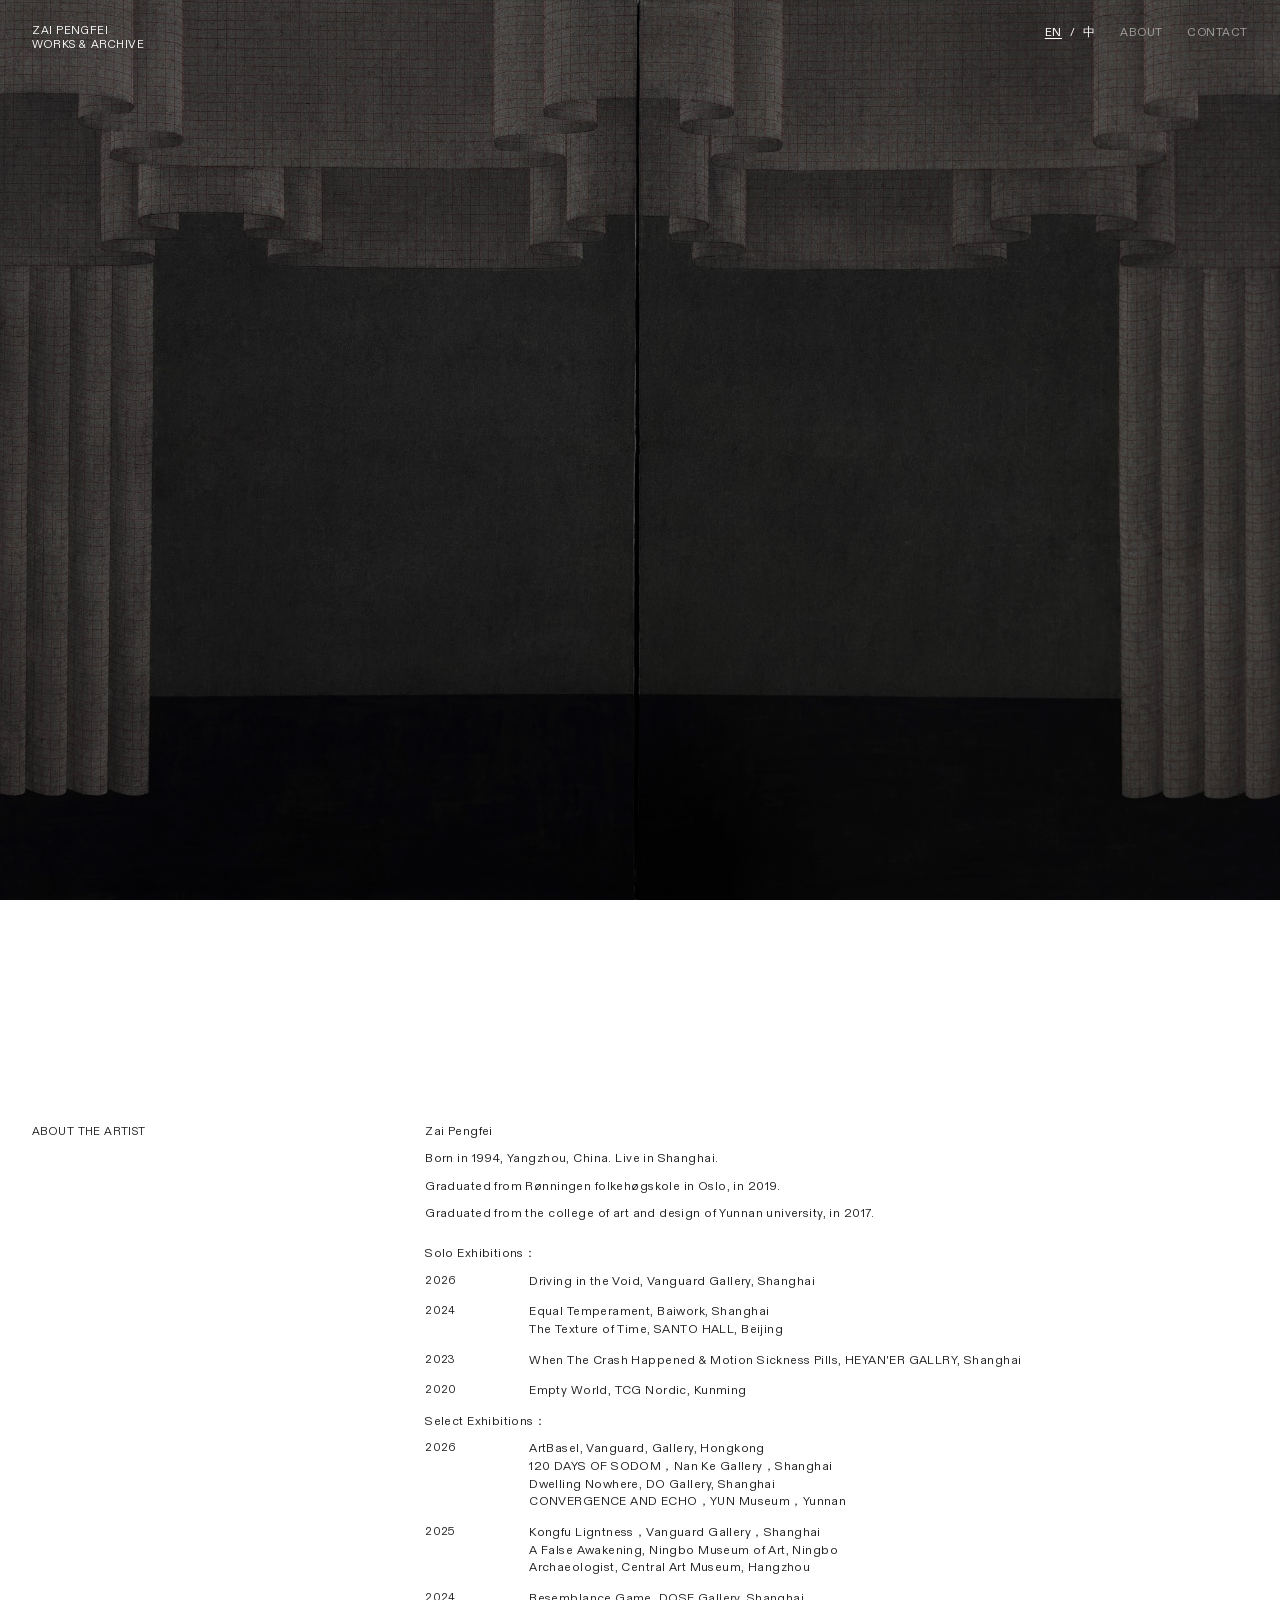
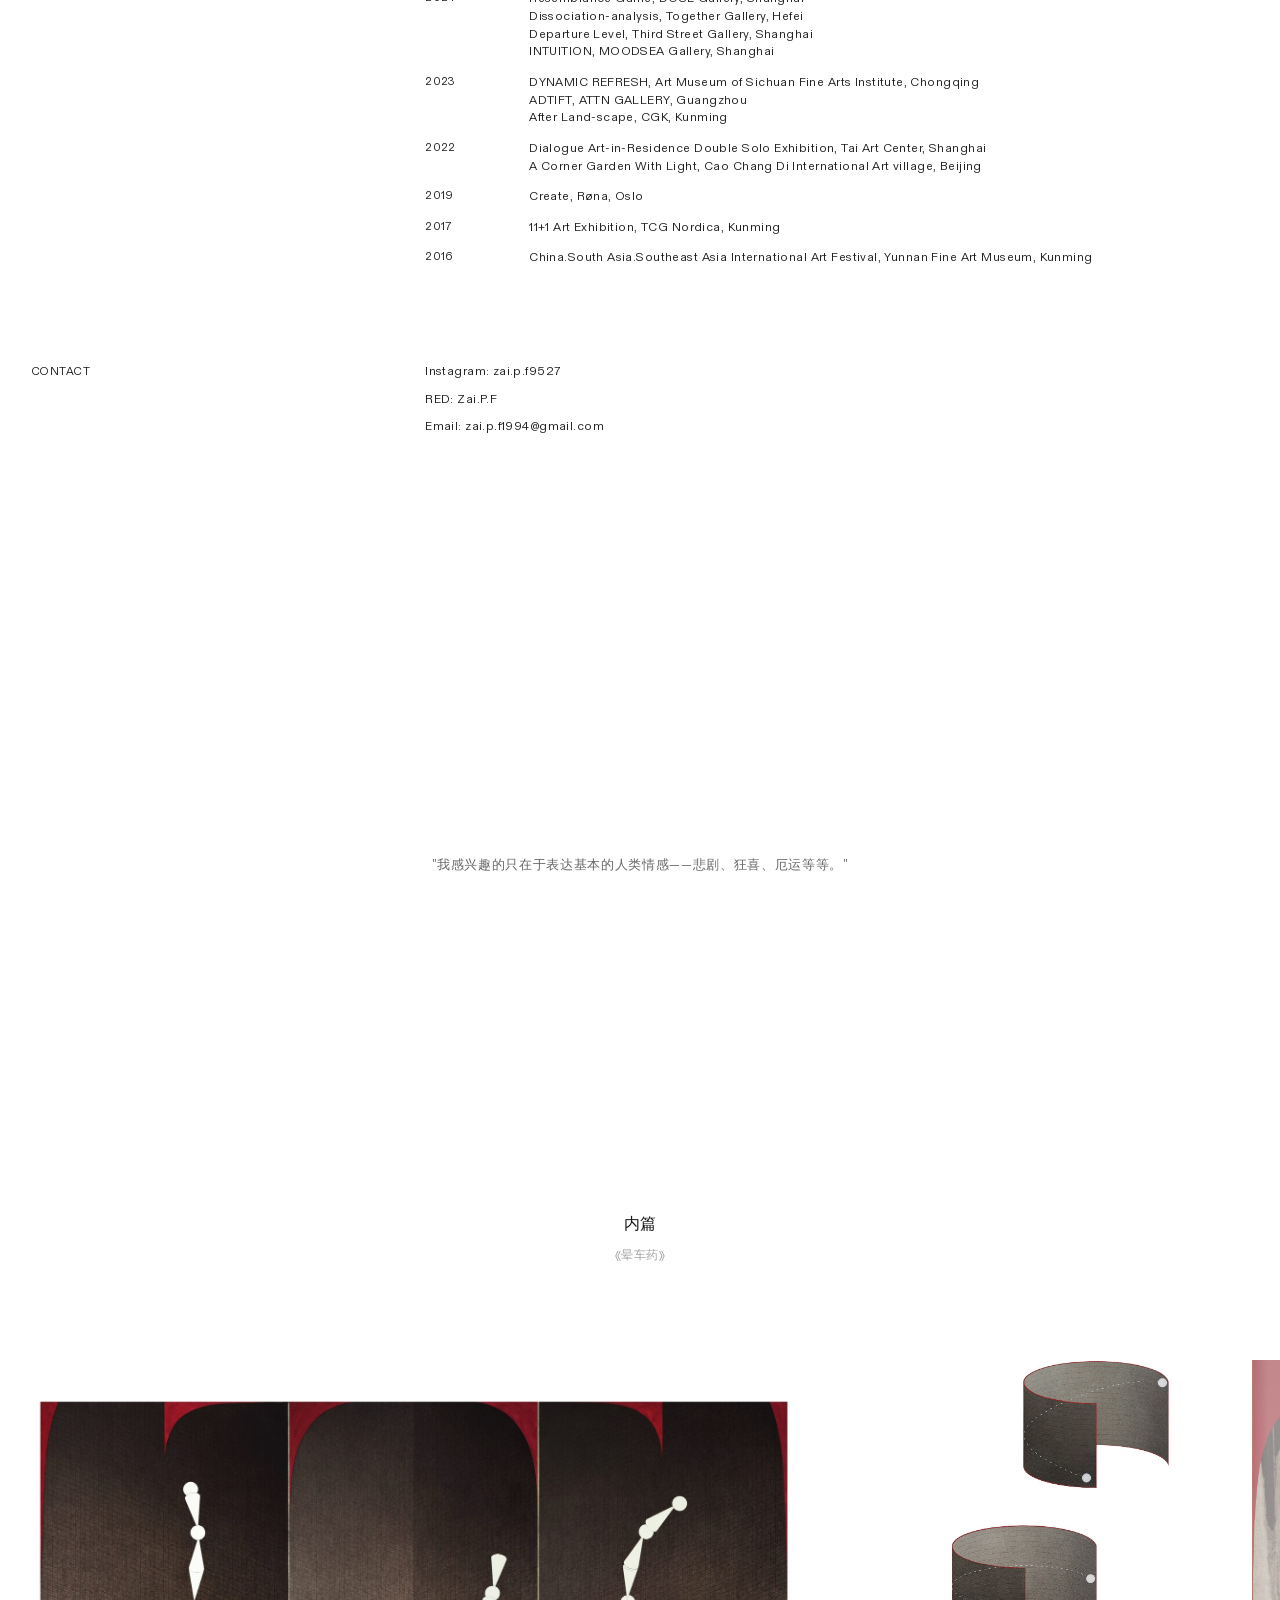
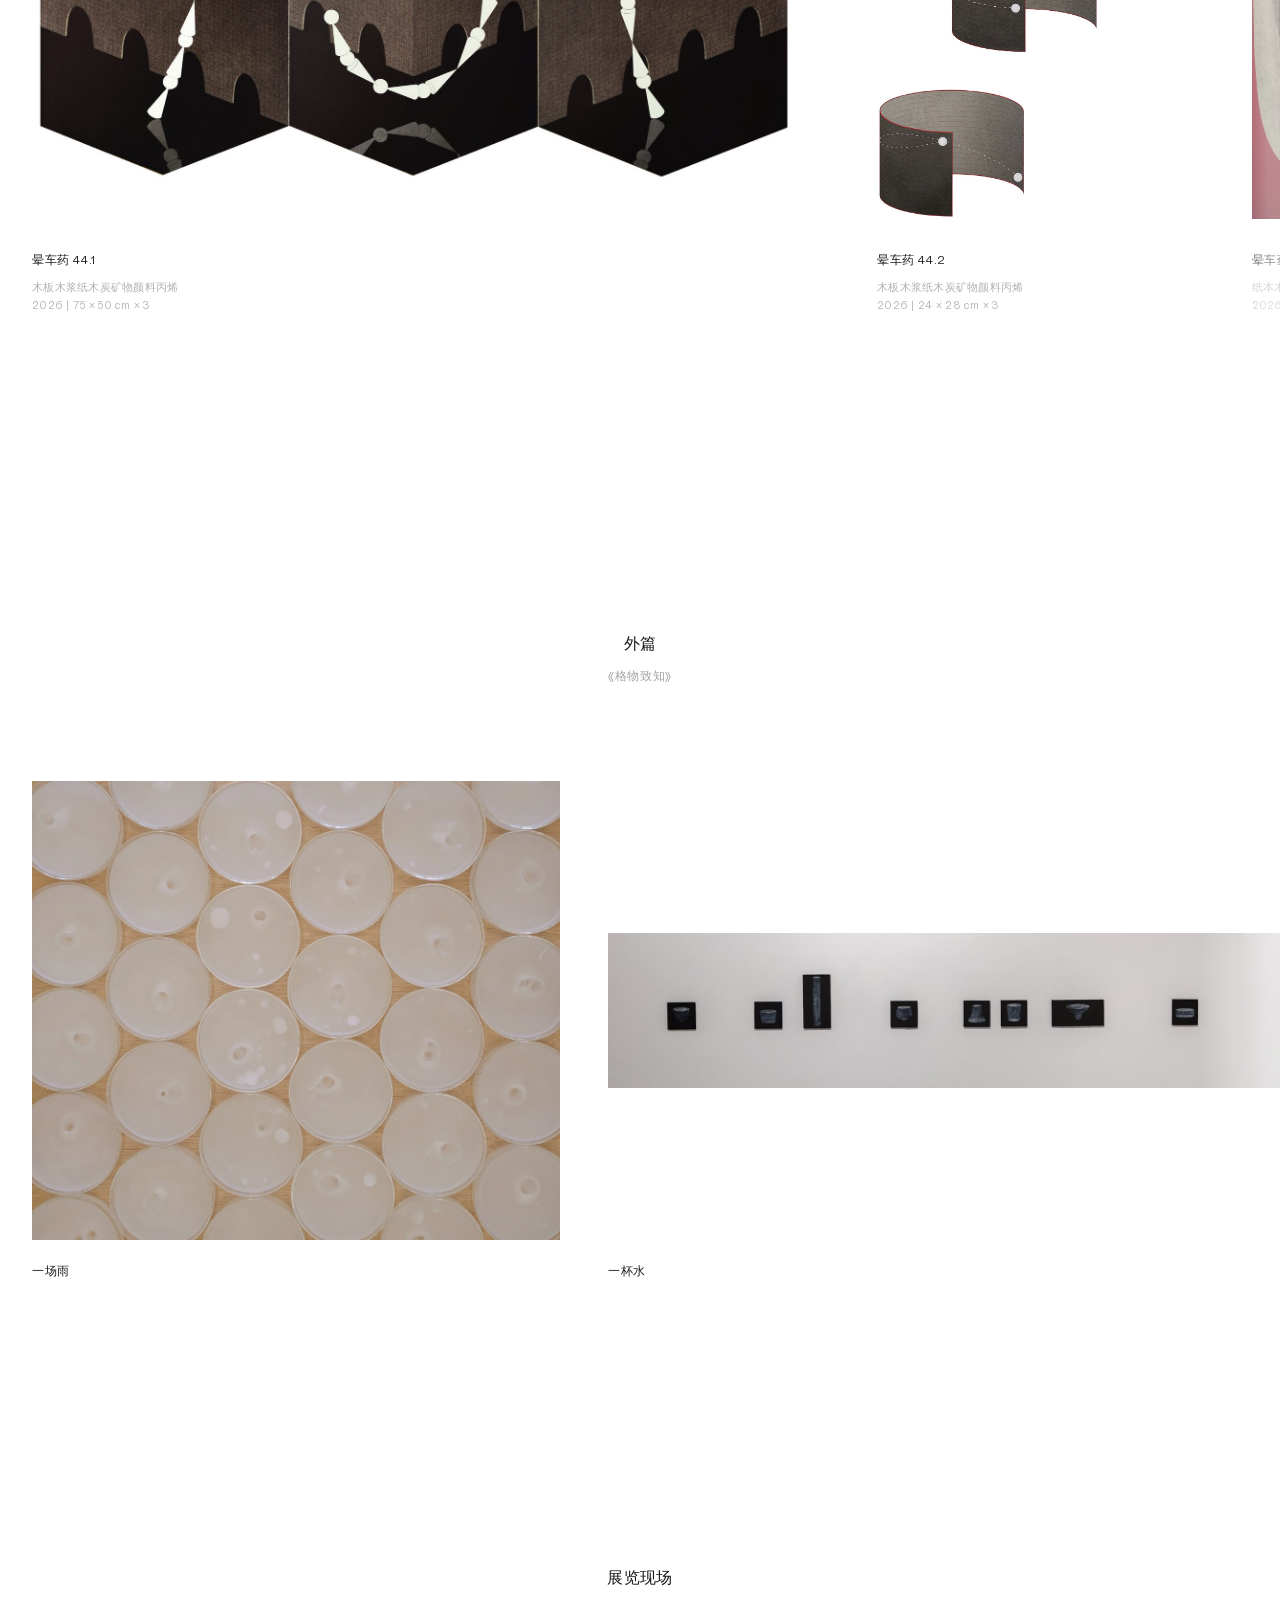
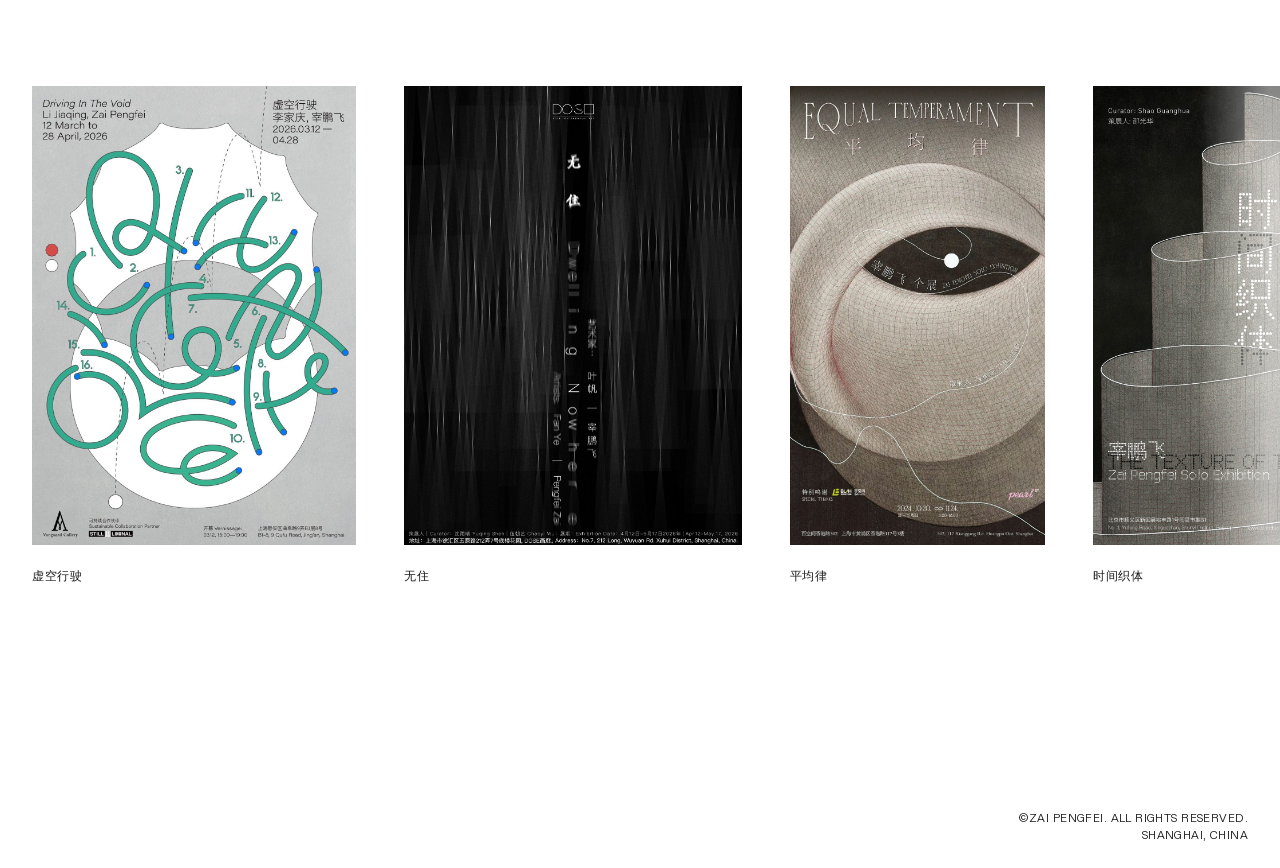
==== index.html @ 0c8f2c17 "Add index.html" ====
<!DOCTYPE html>
<html lang="zh-CN">
<head>
  <meta charset="utf-8" />
  <meta name="viewport" content="width=device-width, initial-scale=1, shrink-to-fit=no" />
  <title>Zai Pengfei</title>
  <meta name="description" content="Zai Pengfei — artist based in Shanghai. Works & archive." />
  <link rel="stylesheet" href="assets/fonts/fonts.css" />
  <style>
    :root {
      --bg: #ffffff;
      --fg: rgba(0, 0, 0, 0.9);
      --fg-soft: rgba(0, 0, 0, 0.6);
      --fg-muted: rgba(0, 0, 0, 0.3);
      --border: rgba(0, 0, 0, 0.08);
      --surface: #ffffff;
      --pad: 1rem;
      --viewport-height: 100dvh;
    }

    *, *::before, *::after { box-sizing: border-box; }
    html { scroll-behavior: smooth; }
    html, body { margin: 0; padding: 0; background: var(--bg); color: var(--fg); overflow-x: hidden; }
    body {
      font-family: "Diatype Variable", "Helvetica", sans-serif;
      font-size: 0.88rem;
      font-weight: 350;
      line-height: 1.6;
      letter-spacing: 0.03em;
      -webkit-font-smoothing: antialiased;
      text-rendering: optimizeLegibility;
    }

    .site-nav {
      position: fixed;
      top: 0; left: 0; right: 0;
      z-index: 100;
      display: flex;
      justify-content: space-between;
      align-items: flex-start;
      padding: 1.5rem 2rem;
      pointer-events: none;
    }
    .site-nav > * { pointer-events: auto; }
    .nav-left, .nav-right {
      display: flex;
      flex-direction: row;
      align-items: center;
      gap: 1.5rem;
    }
    .nav-left { flex-direction: column; align-items: flex-start; gap: 0.2rem; }
    .nav-left a, .nav-right a, .lang-toggle {
      font-family: "Diatype Mono Variable", monospace;
      font-size: 0.72rem;
      font-weight: 400;
      color: var(--fg);
      text-transform: uppercase;
      letter-spacing: 0.05em;
      text-decoration: none;
      transition: opacity 0.3s ease, color 0.4s ease;
    }
    .nav-right a:hover { opacity: 1 !important; }
    .nav-left span {
      font-family: "Diatype Mono Variable", monospace;
      font-size: 0.72rem;
      color: var(--fg);
      text-transform: uppercase;
      letter-spacing: 0.05em;
      line-height: 1.2;
      transition: color 0.4s ease;
    }
    .lang-toggle {
      cursor: pointer;
      display: flex;
      gap: 0.5rem;
    }
    .lang-toggle span.is-active {
      text-decoration: underline;
      text-underline-offset: 2px;
    }
    .lang-toggle span:hover { opacity: 0.6; }

    /* Hero section */
    .hero-view {
      height: 100vh;
      height: 100dvh; /* mobile browser chrome-safe */
      width: 100vw;
      width: 100dvw;
      display: flex;
      flex-direction: column;
      justify-content: center;
      align-items: center;
      position: relative;
      padding: 0;
      overflow: hidden;
    }
    .hero-single {
      width: 100%;
      height: 100%;
      display: flex;
      align-items: center;
      justify-content: center;
      position: relative;
      z-index: 1;
      cursor: none; /* Hide default cursor only here */
    }
    .hero-single img {
      width: 100%;
      height: 100%;
      object-fit: cover;
      pointer-events: none;
    }
    .hero-canvas {
      position: absolute;
      inset: 0;
      width: 100%;
      height: 100%;
      pointer-events: none;
      mix-blend-mode: difference;
      z-index: 2;
    }

    /* Custom Cursor */
    .cursor-dot {
      width: 30px;
      height: 30px;
      background-color: #ffffff;
      border-radius: 50%;
      position: fixed;
      top: 0;
      left: 0;
      pointer-events: none;
      z-index: 9999;
      mix-blend-mode: difference;
      transition: opacity 0.3s ease;
      transform: translate(-50%, -50%);
      opacity: 0;
    }

    /* Header dynamic color */
    .site-nav.is-on-hero .nav-left span,
    .site-nav.is-on-hero .nav-right a,
    .site-nav.is-on-hero .lang-toggle {
      color: #ffffff;
    }
    .site-nav.is-on-hero .lang-toggle span {
      color: #ffffff;
    }

    /* overlay - full screen experience */
    .overlay-root {
      position: fixed;
      inset: 0;
      z-index: 200;
      background: var(--bg);
      opacity: 0;
      visibility: hidden;
      transition: opacity 0.6s cubic-bezier(0.4, 0, 0.2, 1), visibility 0.6s;
      overflow-y: auto;
    }
    .overlay-root.is-open {
      opacity: 1;
      visibility: visible;
    }
    .overlay-container {
      max-width: 85rem;
      margin: 0 auto;
      padding: 10rem 2rem;
    }
    .overlay-head {
      position: fixed;
      top: 1.5rem; right: 2rem;
      z-index: 210;
    }
    .overlay-close {
      font-family: "Diatype Mono Variable", monospace;
      font-size: 0.6rem;
      text-transform: uppercase;
      letter-spacing: 0.1em;
      color: var(--fg-muted);
      cursor: pointer;
      transition: opacity 0.3s ease;
      background: none;
      border: none;
      padding: 0;
    }
    .overlay-close:hover { opacity: 1; color: var(--fg); }

    .overlay-content {
      display: flex;
      flex-direction: column;
      gap: 12rem;
    }
    .work-item {
      display: flex;
      flex-direction: column;
      align-items: center;
      text-align: center;
    }
    .work-item-images {
      width: 100%;
      margin-bottom: 3rem;
    }
    .work-item-images img {
      max-width: 100%;
      max-height: 85vh;
      margin-bottom: 4rem;
      object-fit: contain;
      display: block;
      margin-left: auto;
      margin-right: auto;
    }
    .work-item-meta {
      font-family: "Diatype Variable", sans-serif;
      font-size: 0.7rem;
      line-height: 1.8;
      color: var(--fg-soft);
      letter-spacing: 0.04em;
    }

    /* Mixed Gallery Layout */
    /* Language Toggle Visibility */
    html[lang="en"] .lang-zh { display: none !important; }
    html[lang="zh-CN"] .lang-en { display: none !important; }
    
    .section-label {
      font-family: "Diatype Variable", "Helvetica", sans-serif;
      font-size: 1.0rem;
      font-weight: 350;
      letter-spacing: 0.02em;
      color: var(--fg);
      margin: 14rem 0 6rem;
      text-align: center;
      width: 100%;
      line-height: 1.4;
    }
    .section-label .lang-en {
      font-family: "Gaisyr", serif;
      font-weight: 300;
    }
    .section-label.is-first { margin-top: 0; }
    .section-label span {
      display: block;
      font-family: "Diatype Mono Variable", monospace;
      font-size: 0.72rem;
      font-weight: 400;
      opacity: 0.4;
      margin-top: 0.75rem;
      letter-spacing: 0.05em;
    }
    
    .inner-slider {
      display: flex;
      overflow-x: auto;
      gap: 5rem;
      width: 100%;
      padding: 0 2rem 6rem;
      scrollbar-width: none;
      -ms-overflow-style: none;
    }
    .inner-slider::-webkit-scrollbar { display: none; }
    
    .inner-card {
      flex: 0 0 auto;
      cursor: pointer;
      transition: opacity 0.3s ease;
    }
    .inner-card:hover { opacity: 0.7; }
    .inner-card img {
      height: 51vh;
      width: auto;
      max-width: 85vh;
      object-fit: contain;
      display: block;
    }
    .inner-card img.small-painting {
      padding: 12.75vh 0;
    }
    .inner-info {
      margin-top: 2rem;
      font-family: "Diatype Variable", sans-serif;
      font-size: 0.85rem;
      line-height: 1.6;
      color: var(--fg-soft);
      text-transform: none;
      letter-spacing: 0.02em;
    }
    .inner-info .info-title {
      font-family: "Diatype Mono Variable", monospace;
      font-size: 0.75rem;
      color: var(--fg);
      text-transform: uppercase;
      margin-bottom: 0.5rem;
      letter-spacing: 0.05em;
    }
    .inner-info .info-meta {
      color: var(--fg-muted);
      font-size: 0.7rem;
    }

    .slider-wrap {
      position: relative;
    }
    .slider-fade {
      position: absolute;
      top: 0;
      right: 0;
      bottom: 4rem;
      width: 5rem;
      z-index: 3;
      background: linear-gradient(to right, rgba(255,255,255,0), rgba(255,255,255,0.5) 85%);
      pointer-events: none;
      opacity: 1;
      transition: opacity 0.45s ease;
    }
    .slider-wrap:has(.inner-slider) .slider-fade { bottom: 6rem; }
    .slider-wrap.is-at-end .slider-fade {
      opacity: 0;
    }

    .outer-slider {
      display: flex;
      overflow-x: auto;
      gap: 3rem;
      width: 100%;
      padding: 0 2rem 4rem;
      scrollbar-width: none;
      -ms-overflow-style: none;
    }
    .outer-slider::-webkit-scrollbar { display: none; }
    
    .outer-card {
      flex: 0 0 auto;
      cursor: pointer;
      transition: opacity 0.3s ease;
    }
    .outer-card:hover { opacity: 0.7; }
    .outer-card img {
      height: 51vh;
      width: auto;
      max-width: 85vh;
      object-fit: contain;
      display: block;
    }
    .outer-info {
      margin-top: 1.5rem;
      font-family: "Diatype Mono Variable", monospace;
      font-size: 0.72rem;
      text-transform: uppercase;
      letter-spacing: 0.05em;
      line-height: 1.4;
      color: var(--fg);
    }
    /* about / information styling */
    .info-page {
      padding: 14rem 2rem;
      width: 100%;
      scroll-margin-top: 15vh;
    }
    .bio-content {
      display: grid;
      grid-template-columns: 1fr 2.5fr;
      gap: 4rem;
      align-items: start;
      scroll-margin-top: 15vh;
    }
    .bio-sidebar {
      font-family: "Diatype Mono Variable", monospace;
      font-size: 0.72rem;
      text-transform: uppercase;
      line-height: 1.4;
      color: var(--fg);
      position: sticky;
      top: 15vh;
    }
    .bio-main {
      font-family: "Diatype Variable", sans-serif;
      font-size: 0.76rem;
      line-height: 1.2;
      color: var(--fg);
      text-align: left;
    }
    .bio-item {
      display: grid;
      grid-template-columns: 5rem 1fr;
      gap: 1.5rem;
      margin-bottom: 0.2rem;
    }
    .bio-item-year {
      font-family: "Diatype Mono Variable", monospace;
      font-size: 0.72rem;
      color: var(--fg);
    }
    .bio-item-text {
      font-family: "Diatype Variable", sans-serif;
      font-size: 0.76rem;
      line-height: 1.2;
    }
    .bio-text-block {
      margin-bottom: 0.8rem;
    }

    /* site footer adjustment */
    .site-footer {
      padding: 10rem 2rem 1.5rem;
      display: flex;
      justify-content: flex-end;
      text-align: right;
    }
    .footer-right {
      font-family: "Diatype Mono Variable", monospace;
      font-size: 0.72rem;
      text-transform: uppercase;
      color: var(--fg);
      line-height: 1.5;
    }

    .contact-list {
      display: flex;
      flex-direction: column;
      gap: 0.8rem;
    }
    .contact-list a {
      color: var(--fg);
      text-decoration: none;
      font-family: "Diatype Variable", sans-serif;
      font-size: 0.76rem;
      line-height: 1.2;
      transition: opacity 0.3s ease;
    }
    .contact-list a:hover {
      opacity: 0.6;
      text-decoration: underline;
      text-underline-offset: 4px;
    }

    .gallery-quote {
      text-align: center;
      margin: 12.3rem auto 21rem; /* top ≈ 10 lines, bottom tuned */
      max-width: 48rem;
      padding: 0 2rem;
    }
    .gallery-quote .lang-en {
      font-family: "Gaisyr", serif;
      font-size: 0.82rem;
      font-weight: 300;
      line-height: 1.5;
      color: var(--fg);
    }
    .gallery-quote .lang-zh {
      font-family: "Diatype Variable", sans-serif;
      font-size: 0.82rem;
      font-weight: 350;
      line-height: 1.8;
      color: var(--fg-soft);
      letter-spacing: 0.05em;
    }

    /* lightbox */
    .lightbox {
      position: fixed;
      inset: 0;
      z-index: 60;
      background: rgba(255, 255, 255, 0.4);
      backdrop-filter: blur(2rem);
      -webkit-backdrop-filter: blur(2rem);
      display: none;
      align-items: center;
      justify-content: center;
      padding: 1.5rem;
      cursor: zoom-out;
    }
    .lightbox.is-open { display: flex; }
    .lightbox img {
      max-width: min(92vw, 56rem);
      max-height: 88vh;
      object-fit: contain;
      box-shadow: 0 8px 40px rgba(0,0,0,0.12);
    }

    @media (max-width: 820px) {
      .nav-right { gap: 0.85rem; font-size: 0.95rem; }
      .info-page { padding-top: 5rem; }

      /* about → single column */
      .bio-content {
        grid-template-columns: 1fr;
        gap: 2.5rem;
      }
      .bio-sidebar {
        position: static;
        top: auto;
      }
      .bio-item {
        grid-template-columns: 3.5rem 1fr;
        gap: 1rem;
      }

      /* tighten the oversized fixed spacing */
      .section-label { margin: 7rem 0 3.5rem; }
      .gallery-quote { margin: 6.5rem auto 6.5rem; }
      .overlay-container { padding: 7rem 1.25rem; }
      .overlay-content { gap: 6rem; }
      .info-page { padding: 6rem 1.25rem 8rem; }
      .site-footer { padding: 6rem 1.25rem 1.25rem; }

      /* sliders — smaller image height on phones */
      .inner-card img, .outer-card img {
        height: 38vh;
        max-width: 92vw;
      }
      .inner-card img.small-painting {
        padding: 9.5vh 0;
      }
      .inner-slider, .outer-slider {
        gap: 2.5rem;
        padding: 0 1.25rem 4rem;
      }
    }

    @media (max-width: 480px) {
      /* compact nav on small phones */
      .site-nav { padding: 1rem 1.25rem; }
      .nav-right { gap: 0.7rem; }
      .nav-right a { font-size: 0.68rem; }
      .nav-left span { font-size: 0.68rem; }
      .gallery-quote { margin: 5rem auto 5rem; }
      .section-label { margin: 5rem 0 2.5rem; }
    }

    /* image protection */
    img {
      -webkit-user-drag: none;
      user-select: none;
      -webkit-user-select: none;
      -webkit-touch-callout: none;
      -webkit-tap-highlight-color: transparent;
    }
  </style>
</head>
<body>
  <header class="site-nav" data-od-id="site-nav">
    <div class="nav-left">
      <span id="nav-desc">ZAI PENGFEI<br>WORKS & ARCHIVE</span>
    </div>
    <nav class="nav-right" data-od-id="nav-links">
      <div class="lang-toggle" id="lang-toggle">
        <span data-lang="en" class="is-active">EN</span>
        <span>/</span>
        <span data-lang="zh">中</span>
      </div>
      <a href="#bio-anchor" style="opacity: 0.5;">ABOUT</a>
      <a href="#contact-anchor" style="opacity: 0.5;">CONTACT</a>
    </nav>
  </header>

  <main>
    <section id="view-home" data-od-id="home-page">
      <div class="hero-view">
        <div class="hero-single">
          <img src="assets/images/works/111.jpg" alt="Hero">
          <canvas class="hero-canvas" id="hero-canvas" aria-hidden="true"></canvas>
        </div>
      </div>
      <div class="cursor-dot" id="cursor-dot"></div>
      
      <div id="bio-anchor" class="info-page">
        <!-- Injected bio content -->
      </div>

      <div class="gallery-preview">
        <div class="gallery-quote">
          <div class="lang-en">
            "I'm interested only in expressing basic human emotions—tragedy, ecstasy, doom, and so on."
          </div>
          <div class="lang-zh">
            "我感兴趣的只在于表达基本的人类情感——悲剧、狂喜、厄运等等。"
          </div>
        </div>
        <div class="section-label is-first">
          <div class="lang-en">
            Inner
            <span>Motion Sickness Pills</span>
          </div>
          <div class="lang-zh">
            内篇
            <span>《晕车药》</span>
          </div>
        </div>
        <div class="slider-wrap">
          <div class="inner-slider" id="inner-slider">
          <div class="inner-card">
            <img loading="lazy" decoding="async" src="assets/images-web/page_05_1.jpeg" alt="">
            <div class="inner-info">
              <div class="info-title">
                <span class="lang-en">Motion Sickness Pills 44.1</span>
                <span class="lang-zh">晕车药 44.1</span>
              </div>
              <div class="info-meta">
                <span class="lang-en">Board, Wood pulp paper, Charcoal, Pigment, Acrylic</span>
                <span class="lang-zh">木板木浆纸木炭矿物颜料丙烯</span>
                <br>2026 | 75 × 50 cm × 3
              </div>
            </div>
          </div>
          <div class="inner-card">
            <img loading="lazy" decoding="async" src="assets/images-web/page_06.jpg" alt="">
            <div class="inner-info">
              <div class="info-title">
                <span class="lang-en">Motion Sickness Pills 44.2</span>
                <span class="lang-zh">晕车药 44.2</span>
              </div>
              <div class="info-meta">
                <span class="lang-en">Board, Wood pulp paper, Charcoal, Pigment, Acrylic</span>
                <span class="lang-zh">木板木浆纸木炭矿物颜料丙烯</span>
                <br>2026 | 24 × 28 cm × 3
              </div>
            </div>
          </div>
          <div class="inner-card">
            <img loading="lazy" decoding="async" src="assets/images-web/page_07_1.jpeg" alt="">
            <div class="inner-info">
              <div class="info-title">
                <span class="lang-en">Motion Sickness Pills 44.3</span>
                <span class="lang-zh">晕车药 44.3</span>
              </div>
              <div class="info-meta">
                <span class="lang-en">Paper, Charcoal, Water-based pen, Acrylic</span>
                <span class="lang-zh">纸本木炭水性笔丙烯</span>
                <br>2026 | 100 × 70 cm
              </div>
            </div>
          </div>
          <div class="inner-card">
            <img loading="lazy" decoding="async" src="assets/images-web/page_08.jpeg" alt="">
            <div class="inner-info">
              <div class="info-title">
                <span class="lang-en">Motion Sickness Pills 44.7</span>
                <span class="lang-zh">晕车药 44.7</span>
              </div>
              <div class="info-meta">
                <span class="lang-en">Stool, Paper, Charcoal, Pigment, Brass</span>
                <span class="lang-zh">木板凳木浆纸木炭矿物颜料黄铜</span>
                <br>2026 | 46 × 28 × 26 cm
              </div>
            </div>
          </div>
          <div class="inner-card">
            <img loading="lazy" decoding="async" src="assets/images-web/page_09.jpg" alt="">
            <div class="inner-info">
              <div class="info-title">
                <span class="lang-en">Motion Sickness Pills 44.4</span>
                <span class="lang-zh">晕车药 44.4</span>
              </div>
              <div class="info-meta">
                <span class="lang-en">Sewing box, Paper, Pigment, Acrylic, Cotton, Ball, Needle, Stone</span>
                <span class="lang-zh">针线盒木浆纸矿物颜料亚克力板棉线钢珠钢针石头</span>
                <br>2026 | 12 × 31 × 7 cm × 4
              </div>
            </div>
          </div>
          <div class="inner-card">
            <img loading="lazy" decoding="async" src="assets/images-web/page_10.jpg" alt="">
            <div class="inner-info">
              <div class="info-title">
                <span class="lang-en">Motion Sickness Pills 44.5</span>
                <span class="lang-zh">晕车药 44.5</span>
              </div>
              <div class="info-meta">
                <span class="lang-en">Board, Wood pulp paper, Charcoal, Pigment, Acrylic</span>
                <span class="lang-zh">木板木浆纸木炭矿物颜料丙烯</span>
                <br>2026 | 40 × 30 × 8.5 cm
              </div>
            </div>
          </div>
          <div class="inner-card">
            <img loading="lazy" decoding="async" src="assets/images-web/page_12.jpeg" alt="">
            <div class="inner-info">
              <div class="info-title">
                <span class="lang-en">Motion Sickness Pills 43.8</span>
                <span class="lang-zh">晕车药 43.8</span>
              </div>
              <div class="info-meta">
                <span class="lang-en">Paper, Charcoal, Water-based pen, Acrylic</span>
                <span class="lang-zh">纸本木炭水性笔丙烯</span>
                <br>2026 | 70 × 25 cm × 2
              </div>
            </div>
          </div>
          <div class="inner-card">
            <img loading="lazy" decoding="async" src="assets/images-web/page_13_1.jpeg" alt="">
            <div class="inner-info">
              <div class="info-title">
                <span class="lang-en">Motion Sickness Pills 34.7</span>
                <span class="lang-zh">晕车药 34.7</span>
              </div>
              <div class="info-meta">
                <span class="lang-en">Paper, Charcoal, Water-based pen, Acrylic</span>
                <span class="lang-zh">纸本木炭水性笔丙烯</span>
                <br>2024 | 100 × 70 cm
              </div>
            </div>
          </div>
          <div class="inner-card">
            <img loading="lazy" decoding="async" src="assets/images-web/page_13_2.jpeg" alt="">
            <div class="inner-info">
              <div class="info-title">
                <span class="lang-en">Motion Sickness Pills 36.4</span>
                <span class="lang-zh">晕车药 36.4</span>
              </div>
              <div class="info-meta">
                <span class="lang-en">Paper, Charcoal, Water-based pen, Acrylic</span>
                <span class="lang-zh">纸本木炭水性笔丙烯</span>
                <br>2024 | 100 × 70 cm
              </div>
            </div>
          </div>
          <div class="inner-card">
            <img loading="lazy" decoding="async" src="assets/images-web/page_13_3.jpeg" alt="">
            <div class="inner-info">
              <div class="info-title">
                <span class="lang-en">Motion Sickness Pills 34.5</span>
                <span class="lang-zh">晕车药 34.5</span>
              </div>
              <div class="info-meta">
                <span class="lang-en">Paper, Charcoal, Water-based pen, Acrylic</span>
                <span class="lang-zh">纸本木炭水性笔丙烯</span>
                <br>2024 | 100 × 70 cm
              </div>
            </div>
          </div>
          <div class="inner-card">
            <img loading="lazy" decoding="async" src="assets/images-web/page_14_1.jpeg" alt="">
            <div class="inner-info">
              <div class="info-title">
                <span class="lang-en">Motion Sickness Pills 43.5</span>
                <span class="lang-zh">晕车药 43.5</span>
              </div>
              <div class="info-meta">
                <span class="lang-en">Board, Mirror, Rice paper, Charcoal, Ink, Acrylic</span>
                <span class="lang-zh">木板镜子宣纸木炭墨水丙烯</span>
                <br>2026 | 30 × 30 cm × 2
              </div>
            </div>
          </div>
          <div class="inner-card">
            <img loading="lazy" decoding="async" src="assets/images-web/page_15_1.jpeg" alt="">
            <div class="inner-info">
              <div class="info-title">
                <span class="lang-en">Motion Sickness Pills 43.3</span>
                <span class="lang-zh">晕车药 43.3</span>
              </div>
              <div class="info-meta">
                <span class="lang-en">Canvas, Rice paper, Wood pulp paper, Charcoal, Water-based pen, Acrylic</span>
                <span class="lang-zh">布面宣纸木浆纸木炭水性笔丙烯</span>
                <br>2025 | 80 × 60 cm
              </div>
            </div>
          </div>
          <div class="inner-card">
            <img loading="lazy" decoding="async" src="assets/images-web/page_16_1.jpeg" alt="">
            <div class="inner-info">
              <div class="info-title">
                <span class="lang-en">Motion Sickness Pills 42.0</span>
                <span class="lang-zh">晕车药 42.0</span>
              </div>
              <div class="info-meta">
                <span class="lang-en">Paper, Charcoal, Water-based pen, Acrylic</span>
                <span class="lang-zh">纸本木炭水性笔丙烯</span>
                <br>2025 | 100 × 70 cm
              </div>
            </div>
          </div>
          <div class="inner-card">
            <img loading="lazy" decoding="async" src="assets/images-web/page_17_1.jpeg" alt="">
            <div class="inner-info">
              <div class="info-title">
                <span class="lang-en">Motion Sickness Pills 41.9</span>
                <span class="lang-zh">晕车药 41.9</span>
              </div>
              <div class="info-meta">
                <span class="lang-en">Paper, Charcoal, Water-based pen, Acrylic</span>
                <span class="lang-zh">纸本木炭水性笔丙烯</span>
                <br>2025 | 70 × 100 cm
              </div>
            </div>
          </div>
          <div class="inner-card">
            <img loading="lazy" decoding="async" src="assets/images-web/page_19_1.jpeg" alt="">
            <div class="inner-info">
              <div class="info-title">
                <span class="lang-en">Motion Sickness Pills 41.0</span>
                <span class="lang-zh">晕车药 41.0</span>
              </div>
              <div class="info-meta">
                <span class="lang-en">Paper, Charcoal, Water-based pen, Acrylic</span>
                <span class="lang-zh">纸本木炭水性笔丙烯</span>
                <br>2024 | 100 × 70 cm × 2
              </div>
            </div>
          </div>
          <div class="inner-card">
            <img loading="lazy" decoding="async" src="assets/images-web/page_20.jpeg" alt="">
            <div class="inner-info">
              <div class="info-title">
                <span class="lang-en">Motion Sickness Pills 33.2</span>
                <span class="lang-zh">晕车药 33.2</span>
              </div>
              <div class="info-meta">
                <span class="lang-en">Paper, Charcoal, Water-based pen, Acrylic</span>
                <span class="lang-zh">纸本木炭水性笔丙烯</span>
                <br>2023 | 33 × 27 cm × 4
              </div>
            </div>
          </div>
          <div class="inner-card">
            <img loading="lazy" decoding="async" src="assets/images-web/page_21_1.jpeg" alt="">
            <div class="inner-info">
              <div class="info-title">
                <span class="lang-en">Motion Sickness Pills 40.0</span>
                <span class="lang-zh">晕车药 40.0</span>
              </div>
              <div class="info-meta">
                <span class="lang-en">Paper, Charcoal, Water-based pen, Acrylic</span>
                <span class="lang-zh">纸本木炭水性笔丙烯</span>
                <br>2024 | 100 × 140 cm
              </div>
            </div>
          </div>
          <div class="inner-card">
            <img loading="lazy" decoding="async" src="assets/images-web/page_22_1.jpeg" alt="">
            <div class="inner-info">
              <div class="info-title">
                <span class="lang-en">Motion Sickness Pills 36.5</span>
                <span class="lang-zh">晕车药 36.5</span>
              </div>
              <div class="info-meta">
                <span class="lang-en">Paper, Charcoal, Water-based pen, Acrylic</span>
                <span class="lang-zh">纸本木炭水性笔丙烯</span>
                <br>2024 | 100 × 140 cm
              </div>
            </div>
          </div>
          <div class="inner-card">
            <img loading="lazy" decoding="async" src="assets/images-web/page_23.jpeg" alt="">
            <div class="inner-info">
              <div class="info-title">
                <span class="lang-en">Motion Sickness Pills 30.7</span>
                <span class="lang-zh">晕车药 30.7</span>
              </div>
              <div class="info-meta">
                <span class="lang-en">Paper, Charcoal, Water-based pen, Acrylic</span>
                <span class="lang-zh">纸本木炭水性笔丙烯</span>
                <br>2023 | Multiple Sizes
              </div>
            </div>
          </div>
          <div class="inner-card">
            <img loading="lazy" decoding="async" src="assets/images-web/page_24_1.jpeg" alt="">
            <div class="inner-info">
              <div class="info-title">
                <span class="lang-en">Motion Sickness Pills 29.7</span>
                <span class="lang-zh">晕车药 29.7</span>
              </div>
              <div class="info-meta">
                <span class="lang-en">Paper, Charcoal, Water-based pen, Acrylic</span>
                <span class="lang-zh">纸本木炭水性笔丙烯</span>
                <br>2023 | 140 × 140 cm
              </div>
            </div>
          </div>
          <div class="inner-card">
            <img loading="lazy" decoding="async" src="assets/images-web/page_26_1.jpeg" alt="" class="small-painting">
            <div class="inner-info">
              <div class="info-title">
                <span class="lang-en">Motion Sickness Pills 40.7</span>
                <span class="lang-zh">晕车药 40.7</span>
              </div>
              <div class="info-meta">
                <span class="lang-en">Paper, Charcoal, Water-based pen, Acrylic</span>
                <span class="lang-zh">纸本木炭水性笔丙烯</span>
                <br>2024 | 27 × 27 cm
              </div>
            </div>
          </div>
          <div class="inner-card">
            <img loading="lazy" decoding="async" src="assets/images-web/page_26_2.jpeg" alt="" class="small-painting">
            <div class="inner-info">
              <div class="info-title">
                <span class="lang-en">Motion Sickness Pills 40.4</span>
                <span class="lang-zh">晕车药 40.4</span>
              </div>
              <div class="info-meta">
                <span class="lang-en">Paper, Charcoal, Water-based pen, Acrylic</span>
                <span class="lang-zh">纸本木炭水性笔丙烯</span>
                <br>2024 | 27 × 27 cm
              </div>
            </div>
          </div>
          <div class="inner-card">
            <img loading="lazy" decoding="async" src="assets/images-web/page_26_3.jpeg" alt="" class="small-painting">
            <div class="inner-info">
              <div class="info-title">
                <span class="lang-en">Motion Sickness Pills 40.8</span>
                <span class="lang-zh">晕车药 40.8</span>
              </div>
              <div class="info-meta">
                <span class="lang-en">Paper, Charcoal, Water-based pen, Acrylic</span>
                <span class="lang-zh">纸本木炭水性笔丙烯</span>
                <br>2024 | 27 × 27 cm
              </div>
            </div>
          </div>
          <div class="inner-card">
            <img loading="lazy" decoding="async" src="assets/images-web/page_26_4.jpeg" alt="" class="small-painting">
            <div class="inner-info">
              <div class="info-title">
                <span class="lang-en">Motion Sickness Pills 35.1</span>
                <span class="lang-zh">晕车药 35.1</span>
              </div>
              <div class="info-meta">
                <span class="lang-en">Paper, Charcoal, Water-based pen, Acrylic</span>
                <span class="lang-zh">纸本木炭水性笔丙烯</span>
                <br>2024 | 27 × 27 cm
              </div>
            </div>
          </div>
          <div class="inner-card">
            <img loading="lazy" decoding="async" src="assets/images-web/page_27_1.jpeg" alt="" class="small-painting">
            <div class="inner-info">
              <div class="info-title">
                <span class="lang-en">Motion Sickness Pills 38.7</span>
                <span class="lang-zh">晕车药 38.7</span>
              </div>
              <div class="info-meta">
                <span class="lang-en">Paper, Charcoal, Water-based pen, Acrylic</span>
                <span class="lang-zh">纸本木炭水性笔丙烯</span>
                <br>2024 | 27 × 27 cm
              </div>
            </div>
          </div>
          <div class="inner-card">
            <img loading="lazy" decoding="async" src="assets/images-web/page_27_2.jpeg" alt="" class="small-painting">
            <div class="inner-info">
              <div class="info-title">
                <span class="lang-en">Motion Sickness Pills 39.2</span>
                <span class="lang-zh">晕车药 39.2</span>
              </div>
              <div class="info-meta">
                <span class="lang-en">Paper, Charcoal, Water-based pen, Acrylic</span>
                <span class="lang-zh">纸本木炭水性笔丙烯</span>
                <br>2024 | 27 × 27 cm
              </div>
            </div>
          </div>
          <div class="inner-card">
            <img loading="lazy" decoding="async" src="assets/images-web/page_27_3.jpeg" alt="" class="small-painting">
            <div class="inner-info">
              <div class="info-title">
                <span class="lang-en">Motion Sickness Pills 38.3</span>
                <span class="lang-zh">晕车药 38.3</span>
              </div>
              <div class="info-meta">
                <span class="lang-en">Paper, Charcoal, Water-based pen, Acrylic</span>
                <span class="lang-zh">纸本木炭水性笔丙烯</span>
                <br>2024 | 27 × 27 cm
              </div>
            </div>
          </div>
          <div class="inner-card">
            <img loading="lazy" decoding="async" src="assets/images-web/page_27_4.jpeg" alt="" class="small-painting">
            <div class="inner-info">
              <div class="info-title">
                <span class="lang-en">Motion Sickness Pills 38.5</span>
                <span class="lang-zh">晕车药 38.5</span>
              </div>
              <div class="info-meta">
                <span class="lang-en">Paper, Charcoal, Water-based pen, Acrylic</span>
                <span class="lang-zh">纸本木炭水性笔丙烯</span>
                <br>2024 | 27 × 27 cm
              </div>
            </div>
          </div>
          <div class="inner-card">
            <img loading="lazy" decoding="async" src="assets/images-web/page_27_5.jpeg" alt="" class="small-painting">
            <div class="inner-info">
              <div class="info-title">
                <span class="lang-en">Motion Sickness Pills 35.6</span>
                <span class="lang-zh">晕车药 35.6</span>
              </div>
              <div class="info-meta">
                <span class="lang-en">Paper, Charcoal, Water-based pen, Acrylic</span>
                <span class="lang-zh">纸本木炭水性笔丙烯</span>
                <br>2024 | 27 × 27 cm
              </div>
            </div>
          </div>
          <div class="inner-card">
            <img loading="lazy" decoding="async" src="assets/images-web/page_27_6.jpeg" alt="" class="small-painting">
            <div class="inner-info">
              <div class="info-title">
                <span class="lang-en">Motion Sickness Pills 37.0</span>
                <span class="lang-zh">晕车药 37.0</span>
              </div>
              <div class="info-meta">
                <span class="lang-en">Paper, Charcoal, Water-based pen, Acrylic</span>
                <span class="lang-zh">纸本木炭水性笔丙烯</span>
                <br>2024 | 27 × 27 cm
              </div>
            </div>
          </div>
          <div class="inner-card">
            <img loading="lazy" decoding="async" src="assets/images-web/page_28_1.jpeg" alt="">
            <div class="inner-info">
              <div class="info-title">
                <span class="lang-en">Motion Sickness Pills 24.4</span>
                <span class="lang-zh">晕车药 24.4</span>
              </div>
              <div class="info-meta">
                <span class="lang-en">Paper, Charcoal, Water-based pen, Acrylic</span>
                <span class="lang-zh">纸本木炭水性笔丙烯</span>
                <br>2022 | 140 × 140 cm
              </div>
            </div>
          </div>
          <div class="inner-card">
            <img loading="lazy" decoding="async" src="assets/images-web/page_30_1.jpeg" alt="">
            <div class="inner-info">
              <div class="info-title">
                <span class="lang-en">Motion Sickness Pills 43.4</span>
                <span class="lang-zh">晕车药 43.4</span>
              </div>
              <div class="info-meta">
                <span class="lang-en">Paper, Charcoal, Water-based pen, Acrylic</span>
                <span class="lang-zh">纸本木炭水性笔丙烯</span>
                <br>2025 | 100 × 100 cm
              </div>
            </div>
          </div>
          <div class="inner-card">
            <img loading="lazy" decoding="async" src="assets/images-web/page_31_1.jpeg" alt="">
            <div class="inner-info">
              <div class="info-title">
                <span class="lang-en">Motion Sickness Pills 43.0</span>
                <span class="lang-zh">晕车药 43.0</span>
              </div>
              <div class="info-meta">
                <span class="lang-en">Canvas, Rice paper, Wood pulp paper, Charcoal, Water-based pen, Acrylic</span>
                <span class="lang-zh">布面宣纸木浆纸木炭水性笔丙烯</span>
                <br>2025 | 80 × 80 cm
              </div>
            </div>
          </div>
          <div class="inner-card">
            <img loading="lazy" decoding="async" src="assets/images-web/page_32_1.jpeg" alt="">
            <div class="inner-info">
              <div class="info-title">
                <span class="lang-en">Motion Sickness Pills 43.1</span>
                <span class="lang-zh">晕车药 43.1</span>
              </div>
              <div class="info-meta">
                <span class="lang-en">Canvas, Rice paper, Wood pulp paper, Charcoal, Water-based pen, Acrylic</span>
                <span class="lang-zh">布面宣纸木浆纸木炭水性笔丙烯</span>
                <br>2025 | 160 × 80 cm
              </div>
            </div>
          </div>
          </div>
          <div class="slider-fade" aria-hidden="true"></div>
        </div>

        <div class="section-label">
          <div class="lang-en">
            Outer
            <span>investigate things and extend knowledge</span>
          </div>
          <div class="lang-zh">
            外篇
            <span>《格物致知》</span>
          </div>
        </div>
        <div class="slider-wrap">
          <div class="outer-slider">
          <div class="outer-card" onclick="openOverlay('a-rain')">
            <img loading="lazy" decoding="async" src="assets/images-web/page_34_1.jpeg" alt="">
            <div class="outer-info">
              <span class="lang-en">A Rain</span>
              <span class="lang-zh">一场雨</span>
            </div>
          </div>
          <div class="outer-card" onclick="openOverlay('a-cup-of-water')">
            <img loading="lazy" decoding="async" src="assets/images-web/page_35_1.jpeg" alt="">
            <div class="outer-info">
              <span class="lang-en">A Cup of Water</span>
              <span class="lang-zh">一杯水</span>
            </div>
          </div>
          <div class="outer-card" onclick="openOverlay('falling-paper')">
            <img loading="lazy" decoding="async" src="assets/images-web/page_38_1.jpeg" alt="">
            <div class="outer-info">
              <span class="lang-en">A Piece of Paper Falling</span>
              <span class="lang-zh">一张纸的飘落</span>
            </div>
          </div>
          <div class="outer-card" onclick="openOverlay('sisyphus')">
            <img loading="lazy" decoding="async" src="assets/images-web/page_40_1.jpg" alt="">
            <div class="outer-info">
              <span class="lang-en">Sisyphus</span>
              <span class="lang-zh">西西弗斯</span>
            </div>
          </div>
          <div class="outer-card" onclick="openOverlay('driving-void')">
            <img loading="lazy" decoding="async" src="assets/images-web/page_41_1.jpeg" alt="">
            <div class="outer-info">
              <span class="lang-en">Driving in the Void</span>
              <span class="lang-zh">虚空行驶</span>
            </div>
          </div>
          <div class="outer-card" onclick="openOverlay('diapers')">
            <img loading="lazy" decoding="async" src="assets/images-web/page_43.jpg" alt="">
            <div class="outer-info">
              <span class="lang-en">Diapers</span>
              <span class="lang-zh">纸尿裤</span>
            </div>
          </div>
          </div>
          <div class="slider-fade" aria-hidden="true"></div>
        </div>

        <div class="section-label">
          <div class="lang-en">
            Exhibition Views
          </div>
          <div class="lang-zh">
            展览现场
          </div>
        </div>
        <div class="slider-wrap">
          <div class="outer-slider">
          <div class="outer-card" onclick="openOverlay('exh-driving-void')">
            <img loading="lazy" decoding="async" src="assets/images-web/zl_post1_xukong.JPG" alt="">
            <div class="outer-info">
              <span class="lang-en">Driving in the Void</span>
              <span class="lang-zh">虚空行驶</span>
            </div>
          </div>
          <div class="outer-card" onclick="openOverlay('exh-dwelling-nowhere')">
            <img loading="lazy" decoding="async" src="assets/images-web/zl_post2_wuzhu.JPG" alt="">
            <div class="outer-info">
              <span class="lang-en">Dwelling Nowhere</span>
              <span class="lang-zh">无住</span>
            </div>
          </div>
          <div class="outer-card" onclick="openOverlay('exh-equal-temperament')">
            <img loading="lazy" decoding="async" src="assets/images-web/zl_post3_pingjunlv.JPG" alt="">
            <div class="outer-info">
              <span class="lang-en">Equal Temperament</span>
              <span class="lang-zh">平均律</span>
            </div>
          </div>
          <div class="outer-card" onclick="openOverlay('exh-texture-time')">
            <img loading="lazy" decoding="async" src="assets/images-web/zl_post4_shijian.JPG" alt="">
            <div class="outer-info">
              <span class="lang-en">The Texture of Time</span>
              <span class="lang-zh">时间织体</span>
            </div>
          </div>
          </div>
          <div class="slider-fade" aria-hidden="true"></div>
        </div>
      </div>
    </section>
  </main>

  <footer class="site-footer">
    <div class="footer-right">
      ©ZAI PENGFEI. ALL RIGHTS RESERVED.<br>
      SHANGHAI, CHINA
    </div>
  </footer>


  <div class="overlay-root" id="overlay-root" data-od-id="project-overlay" aria-hidden="true">
    <div class="overlay-head">
      <button type="button" class="overlay-close" id="overlay-close" aria-label="关闭" data-od-id="overlay-close">CLOSE</button>
    </div>
    <div class="overlay-container">
      <article class="overlay-content" id="overlay-card"></article>
    </div>
  </div>

  <div class="lightbox" id="lightbox" data-od-id="lightbox" aria-hidden="true">
    <img id="lightbox-img" alt="" />
  </div>

  <script>
    const TWEAK_DEFAULTS = /*EDITMODE-BEGIN*/{
      "brandName": "Zai Pengfei"
    }/*EDITMODE-END*/;

    let CURRENT_LANG = "en"; // Default to English

    const SITE = {
      brand: {
        name: "Zai Pengfei",
        displayName: "Zai Pengfei",
        email: "zai.p.f1994@gmail.com",
        bioZh: "宰鹏飞\n生于1994，扬州，中国。现居上海。\n2019年毕业于奥斯陆Rønningen folkehøgskoley艺术专业。\n2017年毕业于云南大学艺术与设计学院绘画系第二工作室。\n\n个展：\n2026\n虚空行驶，Vanguard Gallery，上海（双个展）\n2024\n平均律，百空间，上海\n时间织体，仚東堂，北京\n2023\n从“崩溃开始”到“晕车药”，HEYAN'ER GALLRY，上海\n2020\n无物，TCG诺地卡，昆明\n\n部分展览：\n2026\n巴塞尔艺术展，Vanguard Gallery，香港\n所多玛一百二十天，南柯画廊，上海\n无住，DOSE画廊，上海\n收束与回声，韵美术馆，云南\n2025\n轻功，Vanguard Gallery，上海\n幻醒，宁波美术馆，宁波\n大断裂：末世未来考古学，杭州中心美术馆，杭州\n2024\n相似游戏，DOSE画廊，上海\n离析，一起画廊，合肥\n出发层，Third Street Gallery，上海\n即兴判断，木曦画廊，上海\n2023\n动态刷新，四川美术学院美术馆，重庆\n浮于海，ATTN关注画廊，广州\n风景后，CGK昆明当代美术馆，昆明\n2022\n对白驻留艺术家双个展，泰艺术中心，上海\n一隅三生2022草场地青年艺术家群展，北京草场地，北京\n2019\n创造，Røna，奥斯陆\n2017\n11+1艺术展，TCG诺地卡，昆明\n2016\n中国南亚东南亚国际美术展，云南省美术馆，昆明",
        bioEn: "Zai Pengfei\nBorn in 1994, Yangzhou, China. Live in Shanghai.\nGraduated from Rønningen folkehøgskole in Oslo, in 2019.\nGraduated from the college of art and design of Yunnan university, in 2017.\n\nSolo Exhibitions：\n2026\nDriving in the Void, Vanguard Gallery, Shanghai\n2024\nEqual Temperament, Baiwork, Shanghai\nThe Texture of Time, SANTO HALL, Beijing\n2023\nWhen The Crash Happened & Motion Sickness Pills, HEYAN'ER GALLRY, Shanghai\n2020\nEmpty World, TCG Nordic, Kunming\n\nSelect Exhibitions：\n2026\nArtBasel, Vanguard, Gallery, Hongkong\n120 DAYS OF SODOM，Nan Ke Gallery，Shanghai\nDwelling Nowhere, DOSE Gallery, Shanghai\nCONVERGENCE AND ECHO，YUN Museum，Yunnan\n2025\nKongfu Ligntness，Vanguard Gallery，Shanghai\nA False Awakening, Ningbo Museum of Art, Ningbo\nArchaeologist, Central Art Museum, Hangzhou\n2024\nResemblance Game, DOSE Gallery, Shanghai\nDissociation-analysis, Together Gallery, Hefei\nDeparture Level, Third Street Gallery, Shanghai\nINTUITION, MOODSEA Gallery, Shanghai\n2023\nDYNAMIC REFRESH, Art Museum of Sichuan Fine Arts Institute, Chongqing\nADTIFT, ATTN GALLERY, Guangzhou\nAfter Land-scape, CGK, Kunming\n2022\nDialogue Art-in-Residence Double Solo Exhibition, Tai Art Center, Shanghai\nA Corner Garden With Light, Cao Chang Di International Art village, Beijing\n2019\nCreate, Røna, Oslo\n2017\n11+1 Art Exhibition, TCG Nordica, Kunming\n2016\nChina.South Asia.Southeast Asia International Art Festival, Yunnan Fine Art Museum, Kunming",
        copyright: "© ZAI PENGFEI. ALL RIGHTS RESERVED."
      },
      projects: [],
      overlays: {}
    };

    const $ = (s, r = document) => r.querySelector(s);
    const esc = (s) => String(s ?? "").replace(/[&<>"']/g, (c) => ({
      "&": "&amp;", "<": "&lt;", ">": "&gt;", '"': "&quot;", "'": "&#39;"
    }[c]));

    function applyBrand() {
      const b = SITE.brand;
      const name = TWEAK_DEFAULTS.brandName || b.displayName || b.name;
      document.title = name;
    }

    function renderBio(targetId) {
      const b = SITE.brand;
      const root = $(targetId);
      if (!root) return;
      
      const bioText = CURRENT_LANG === "zh" ? b.bioZh : b.bioEn;
      const sidebarLabel = CURRENT_LANG === "zh" ? "关于艺术家" : "ABOUT THE ARTIST";
      const contactLabel = CURRENT_LANG === "zh" ? "联系方式" : "CONTACT";
      
      const redLabel = CURRENT_LANG === "zh" ? "小红书" : "RED";
      const emailLabel = CURRENT_LANG === "zh" ? "邮箱" : "Email";

      // Parse bioText into structured HTML
      const lines = bioText.split("\n");
      let structuredHtml = "";
      let lastYear = "";
      let pendingYear = "";

      lines.forEach(line => {
        const trimmed = line.trim();
        if (!trimmed) {
          structuredHtml += '<div style="height: 0.8rem;"></div>';
          pendingYear = "";
          lastYear = ""; 
          return;
        }

        // 1. Check if line is just a 4-digit year
        if (/^\d{4}$/.test(trimmed)) {
          pendingYear = trimmed;
          return;
        }

        // 2. Check if line starts with a year (e.g. "2026   Exhibition")
        const yearMatch = trimmed.match(/^(\d{4})\s+(.+)/);
        let currentYear = "";
        let content = trimmed;

        if (yearMatch) {
          currentYear = yearMatch[1];
          content = yearMatch[2];
        } else if (pendingYear) {
          currentYear = pendingYear;
        }

        if (currentYear) {
          const displayYear = (currentYear === lastYear) ? "" : currentYear;
          lastYear = currentYear;
          structuredHtml += `
            <div class="bio-item">
              <div class="bio-item-year">${displayYear}</div>
              <div class="bio-item-text">${esc(content)}</div>
            </div>
          `;
        } else {
          // 3. Regular text (intro or section titles)
          structuredHtml += `<div class="bio-text-block">${esc(trimmed)}</div>`;
          lastYear = ""; 
          pendingYear = "";
        }
      });
      
      root.innerHTML = `
        <div class="bio-content">
          <aside class="bio-sidebar">${sidebarLabel}</aside>
          <div class="bio-main">${structuredHtml}</div>
        </div>
        <div class="bio-content" id="contact-anchor" style="margin-top: 6rem;">
          <aside class="bio-sidebar">${contactLabel}</aside>
          <div class="bio-main contact-list">
            <a href="https://www.instagram.com/zai.p.f9527/" target="_blank">Instagram: zai.p.f9527</a>
            <a href="https://www.xiaohongshu.com/user/profile/6020a8240000000001009855?xsec_token=AB2pSX2a-8gtW7vW9HMvDB-yBia-CLKUSutzrWlKc7xRY%3D&amp;xsec_source=pc_search" target="_blank">${redLabel}: Zai.P.F</a>
            <a href="mailto:zai.p.f1994@gmail.com">${emailLabel}: zai.p.f1994@gmail.com</a>
          </div>
        </div>
      `;
    }

    function openOverlay(id, targetIndex = 0) {
      const data = SITE.overlays[id];
      if (!data) return;
      const card = $("#overlay-card");
      const itemsHtml = (data.items || []).map((item, idx) => {
        const imgs = (item.images || []).map((src) => 
          `<img src="${esc(src)}" alt="" loading="lazy" data-full="${esc(src)}" />`
        ).join("");
        
        const metaParts = [
          item.title,
          item.specs,
          item.media,
          item.year
        ].filter(Boolean);
        
        return `
          <div class="work-item" id="item-${id}-${idx}">
            <header class="work-item-header" style="text-align: left; width: 100%; margin-bottom: 8rem;">
              <h1 style="font-family: 'Diatype Variable', sans-serif; font-size: 0.95rem; font-weight: 450; margin-bottom: 2rem; letter-spacing: -0.01em;">${esc(item.title)}</h1>
              <div style="font-family: 'Diatype Variable', sans-serif; font-size: 0.78rem; line-height: 1.7; color: var(--fg-soft); white-space: pre-line; max-width: 38rem;">${esc(item.statement)}</div>
            </header>
            
            <div class="work-item-images">${imgs}</div>
            
            <footer class="work-item-meta" style="text-align: left; width: 100%; margin-top: 2rem;">
              <div style="font-family: 'Diatype Mono Variable', monospace; font-size: 0.65rem; line-height: 2; color: var(--fg-muted); text-transform: uppercase;">
                ${metaParts.slice(1).map(p => `<div>${esc(p)}</div>`).join("")}
              </div>
            </footer>
          </div>
        `;
      }).join("");
      card.innerHTML = itemsHtml;
      card.querySelectorAll("img[data-full]").forEach(img => {
        img.onclick = () => openLightbox(img.dataset.full);
      });
      const root = $("#overlay-root");
      root.classList.add("is-open");
      root.setAttribute("aria-hidden", "false");
      document.body.style.overflow = "hidden";
      
      // Scroll to target item
      setTimeout(() => {
        const target = $(`#item-${id}-${targetIndex}`);
        if (target) {
          target.scrollIntoView({ behavior: 'auto', block: 'start' });
        }
      }, 50);

      history.replaceState(null, "", "#" + id);
    }

    function closeOverlay() {
      const root = $("#overlay-root");
      root.classList.remove("is-open");
      root.setAttribute("aria-hidden", "true");
      document.body.style.overflow = "";
      history.replaceState(null, "", "#home");
    }

    function openLightbox(src) {
      $("#lightbox-img").src = src;
      $("#lightbox").classList.add("is-open");
    }
    function closeLightbox() {
      $("#lightbox").classList.remove("is-open");
    }

    function routeFromHash() {
      const h = (location.hash || "#home").slice(1);
      if (SITE.overlays[h]) {
        openOverlay(h);
      }
    }

    function bindLangToggle() {
      const toggle = $("#lang-toggle");
      toggle.onclick = (e) => {
        const lang = e.target.dataset.lang;
        if (!lang) return;
        CURRENT_LANG = lang;
        document.documentElement.setAttribute('lang', lang === 'zh' ? 'zh-CN' : 'en');
        toggle.querySelectorAll("span").forEach(s => s.classList.toggle("is-active", s.dataset.lang === lang));
        renderBio("#bio-anchor");
      };
    }

    function bindNav() {
      const innerSlider = $("#inner-slider");
      if (innerSlider) {
        innerSlider.onclick = (e) => {
          const card = e.target.closest(".inner-card");
          if (card) {
            const cards = Array.from(innerSlider.querySelectorAll(".inner-card"));
            const index = cards.indexOf(card);
            openOverlay('motion-sickness-pills', index);
          }
        };
      }

      $("#overlay-close").onclick = closeOverlay;
      $("#lightbox").onclick = closeLightbox;
      window.onhashchange = routeFromHash;
      document.onkeydown = (e) => {
        if (e.key === "Escape") {
          if ($("#lightbox").classList.contains("is-open")) closeLightbox();
          else closeOverlay();
        }
      };
    }

    function initCursor() {
      const cursor = $("#cursor-dot");
      const hero = $(".hero-single");
      let mouseX = 0, mouseY = 0;
      let ballX = 0, ballY = 0;
      let speed = 0;
      let lastX = 0, lastY = 0;
      let isOverHero = false;

      window.addEventListener("mousemove", (e) => {
        mouseX = e.clientX;
        mouseY = e.clientY;
      });

      hero.addEventListener("mouseenter", () => { isOverHero = true; });
      hero.addEventListener("mouseleave", () => { isOverHero = false; });

      function animate() {
        // Elastic following (Lerp)
        ballX += (mouseX - ballX) * 0.15;
        ballY += (mouseY - ballY) * 0.15;

        // Velocity & Direction for stretch
        const dx = ballX - lastX;
        const dy = ballY - lastY;
        speed = Math.sqrt(dx * dx + dy * dy);
        const angle = Math.atan2(dy, dx) * (180 / Math.PI);
        
        // Stretch formula
        const stretch = Math.min(speed * 0.05, 1.2);
        const scaleX = 1 + stretch;
        const scaleY = 1 - stretch * 0.5;

        // Handle visibility and transform
        cursor.style.opacity = isOverHero ? "1" : "0";
        cursor.style.transform = `translate(${ballX - 15}px, ${ballY - 15}px) rotate(${angle}deg) scale(${scaleX}, ${scaleY})`;

        lastX = ballX;
        lastY = ballY;
        requestAnimationFrame(animate);
      }
      animate();
    }

    function initHeroBounce() {
      const canvas = $("#hero-canvas");
      const hero = $(".hero-single");
      if (!canvas || !hero) return;
      const ctx = canvas.getContext("2d");

      const R = 15;             // ball radius — matches cursor dot (30px)
      const GRAVITY = 0.32;     // px / frame^2 — slower, weightier
      const BOUNCE = 0.86;      // higher = higher bounces
      const FRICTION = 0.97;    // horizontal friction on each bounce
      const REST = 0.6;         // below this vertical speed the ball settles
      const STOP_VX = 0.6;      // below this horizontal speed the ball stops on landing
      const START_VX = 2.4;     // initial rightward speed

      let W = 0, H = 0, DPR = 1;
      let ground = 0;           // ball center rests at ground - R
      let ball = null;          // { x, y, vx, vy }
      let trail = [];           // points on the dashed path — kept until next click
      let dots = [];            // beads resting at every click point
      let running = false;
      let visible = true;

      function resize() {
        const r = hero.getBoundingClientRect();
        W = Math.max(1, r.width);
        H = Math.max(1, r.height);
        DPR = Math.min(window.devicePixelRatio || 1, 2);
        canvas.width = W * DPR;
        canvas.height = H * DPR;
        ctx.setTransform(DPR, 0, 0, DPR, 0, 0);
        // ball lowest point keeps 15% of the image height above the bottom
        ground = H * 0.85;
        if (!running && trail.length > 1) draw();
      }
      resize();
      window.addEventListener("resize", resize);

      // Only animate while the hero is actually on screen
      const io = new IntersectionObserver((entries) => {
        visible = entries[0].isIntersecting;
      }, { threshold: 0.05 });
      io.observe(hero);

      function launch(x, y) {
        // fresh set: previous start bead, end ball and dash all disappear together
        dots = [{ x, y: Math.min(y, ground - R) }];
        ball = { x, y: Math.min(y, ground - R), vx: START_VX, vy: 0, bounces: 0 };
        trail = [];
        if (!running) { running = true; requestAnimationFrame(tick); }
      }

      function draw() {
        ctx.clearRect(0, 0, W, H);
        // beads resting at each click point — same size as the main ball
        ctx.fillStyle = "rgba(255,255,255,0.75)";
        for (const d of dots) {
          ctx.beginPath();
          ctx.arc(d.x, d.y, R, 0, Math.PI * 2);
          ctx.fill();
        }
        // dashed trajectory — arcs only, no straight vertical/horizontal runs
        if (trail.length > 1) {
          ctx.strokeStyle = "rgba(255,255,255,0.55)";
          ctx.lineWidth = 1.4;
          ctx.setLineDash([6, 7]);
          ctx.beginPath();
          ctx.moveTo(trail[0].x, trail[0].y);
          for (let i = 1; i < trail.length; i++) ctx.lineTo(trail[i].x, trail[i].y);
          ctx.stroke();
          ctx.setLineDash([]);
        }
        if (ball) {
          ctx.fillStyle = "rgba(255,255,255,0.92)";
          ctx.beginPath();
          ctx.arc(ball.x, ball.y, R, 0, Math.PI * 2);
          ctx.fill();
        }
      }

      function tick() {
        if (!running) return;
        if (visible && ball) {
          ball.vy += GRAVITY;
          ball.x += ball.vx;
          ball.y += ball.vy;

          // ground — bounce with decaying energy (max 4), then settle softly
          if (ball.y + R >= ground) {
            ball.y = ground - R;
            if (ball.bounces < 4 && Math.abs(ball.vy) > REST && Math.abs(ball.vx) >= STOP_VX) {
              ball.bounces++;
              // each bounce loses more energy → speed keeps slowing naturally
              const decay = BOUNCE - ball.bounces * 0.06;
              ball.vy = -ball.vy * Math.max(decay, 0.4);
              ball.vx *= FRICTION;
            } else if (Math.abs(ball.vy) > REST) {
              // soft micro-bounce after the last full bounce — eases to a stop
              ball.vy = -ball.vy * 0.22;
              ball.vx *= 0.5;
            } else {
              ball.vy = 0;
              ball.vx = 0;
            }
          }

          trail.push({ x: ball.x, y: ball.y });
        }
        draw();

        // stop once the ball is fully at rest; the drawing stays on canvas
        if (ball && ball.vy === 0 && ball.vx === 0 && ball.y + R >= ground) {
          running = false;
          return;
        }
        requestAnimationFrame(tick);
      }

      // Interaction: only the bottom 15% margin is reserved — anywhere else triggers
      hero.addEventListener("pointerdown", (e) => {
        const r = hero.getBoundingClientRect();
        const x = e.clientX - r.left;
        const y = e.clientY - r.top;
        launch(x, y);
      });
    }

    function initHeaderColor() {
      const nav = $(".site-nav");
      const hero = $(".hero-view");
      
      const observer = new IntersectionObserver((entries) => {
        entries.forEach(entry => {
          // If hero is NOT intersecting (scrolled past), remove white color
          if (entry.isIntersecting) {
            nav.classList.add("is-on-hero");
          } else {
            nav.classList.remove("is-on-hero");
          }
        });
      }, {
        // Trigger when the very top of the hero leaves the top of viewport
        threshold: 0,
        rootMargin: "-80px 0px 0px 0px" // Adjust based on header height
      });
      
      observer.observe(hero);
    }

    function initImageProtection() {
      // 1. block right-click on images (and the whole page context menu for save)
      document.addEventListener("contextmenu", (e) => {
        if (e.target.closest("img")) e.preventDefault();
      });
      // 2. block drag-to-download
      document.addEventListener("dragstart", (e) => {
        if (e.target.tagName === "IMG") e.preventDefault();
      });
      // 3. block Ctrl/Cmd+S (save page), Ctrl/Cmd+P (print), Ctrl/Cmd+U (view source)
      document.addEventListener("keydown", (e) => {
        const mod = e.ctrlKey || e.metaKey;
        if (mod && ["s", "p", "u"].includes(e.key.toLowerCase())) {
          e.preventDefault();
        }
      });
    }

    function initSliderFade() {
      document.querySelectorAll(".slider-wrap").forEach((wrap) => {
        const slider = wrap.querySelector(".inner-slider, .outer-slider");
        if (!slider) return;
        const update = () => {
          const fits = slider.scrollWidth <= slider.clientWidth + 1;
          const atEnd = slider.scrollLeft + slider.clientWidth >= slider.scrollWidth - 1;
          wrap.classList.toggle("is-at-end", fits || atEnd);
        };
        slider.addEventListener("scroll", update, { passive: true });
        window.addEventListener("resize", update);
        // lazy images distort scrollWidth at first — re-measure once they load
        const imgs = Array.from(slider.querySelectorAll("img"));
        if (imgs.length === 0) {
          requestAnimationFrame(update);
          return;
        }
        let pending = imgs.length;
        const done = () => { if (--pending === 0) requestAnimationFrame(update); };
        imgs.forEach((img) => {
          if (img.complete) done();
          else img.addEventListener("load", done, { once: true });
        });
      });
    }

    async function boot() {
      try {
        const res = await fetch("data/site.json");
        if (res.ok) {
          const json = await res.json();
          Object.assign(SITE.brand, json.brand);
          SITE.projects = json.projects || [];
          SITE.overlays = json.overlays || {};
        }
      } catch (_) {}
      initImageProtection();
      initSliderFade();
      applyBrand();
      renderBio("#bio-anchor");
      bindLangToggle();
      bindNav();
      initCursor();
      initHeroBounce();
      initHeaderColor();
      routeFromHash();
    }
    boot();
  </script>
</body>
</html>
---- assets/fonts/fonts.css ----
/* Self-hosted from original Cargo site */
@font-face{font-family:"Gaisyr";src:url("CargoGaisyr-Thin.woff2") format("woff2");font-weight:100;font-style:normal;font-display:swap}
@font-face{font-family:"Gaisyr";src:url("CargoGaisyr-ThinItalic.woff2") format("woff2");font-weight:100;font-style:italic;font-display:swap}
@font-face{font-family:"Gaisyr";src:url("CargoGaisyr-Light.woff2") format("woff2");font-weight:300;font-style:normal;font-display:swap}
@font-face{font-family:"Gaisyr";src:url("CargoGaisyr-LightItalic.woff2") format("woff2");font-weight:300;font-style:italic;font-display:swap}
@font-face{font-family:"Gaisyr";src:url("CargoGaisyr-Book.woff2") format("woff2");font-weight:350;font-style:normal;font-display:swap}
@font-face{font-family:"Gaisyr";src:url("CargoGaisyr-BookItalic.woff2") format("woff2");font-weight:350;font-style:italic;font-display:swap}
@font-face{font-family:"Gaisyr";src:url("CargoGaisyr-Regular.woff2") format("woff2");font-weight:400;font-style:normal;font-display:swap}
@font-face{font-family:"Gaisyr";src:url("CargoGaisyr-RegularItalic.woff2") format("woff2");font-weight:400;font-style:italic;font-display:swap}
@font-face{font-family:"Gaisyr";src:url("CargoGaisyr-Medium.woff2") format("woff2");font-weight:500;font-style:normal;font-display:swap}
@font-face{font-family:"Gaisyr";src:url("CargoGaisyr-MediumItalic.woff2") format("woff2");font-weight:500;font-style:italic;font-display:swap}
@font-face{font-family:"Gaisyr";src:url("CargoGaisyr-Bold.woff2") format("woff2");font-weight:700;font-style:normal;font-display:swap}
@font-face{font-family:"Gaisyr";src:url("CargoGaisyr-BoldItalic.woff2") format("woff2");font-weight:700;font-style:italic;font-display:swap}
@font-face{font-family:"Gaisyr";src:url("CargoGaisyr-Black.woff2") format("woff2");font-weight:900;font-style:normal;font-display:swap}
@font-face{font-family:"Gaisyr";src:url("CargoGaisyr-BlackItalic.woff2") format("woff2");font-weight:900;font-style:italic;font-display:swap}
@font-face{font-family:"Diatype Variable";src:url("Cargo-DiatypePlusVariable.woff2") format("woff2");font-weight:100 900;font-style:normal;font-display:swap}
@font-face{font-family:"Diatype Variable";src:url("Cargo-DiatypePlusVariable-Italic.woff2") format("woff2");font-weight:100 900;font-style:italic;font-display:swap}
@font-face{font-family:"Diatype Mono Variable";src:url("Cargo-DiatypePlusVariable.woff2") format("woff2");font-weight:100 900;font-style:normal;font-display:swap}
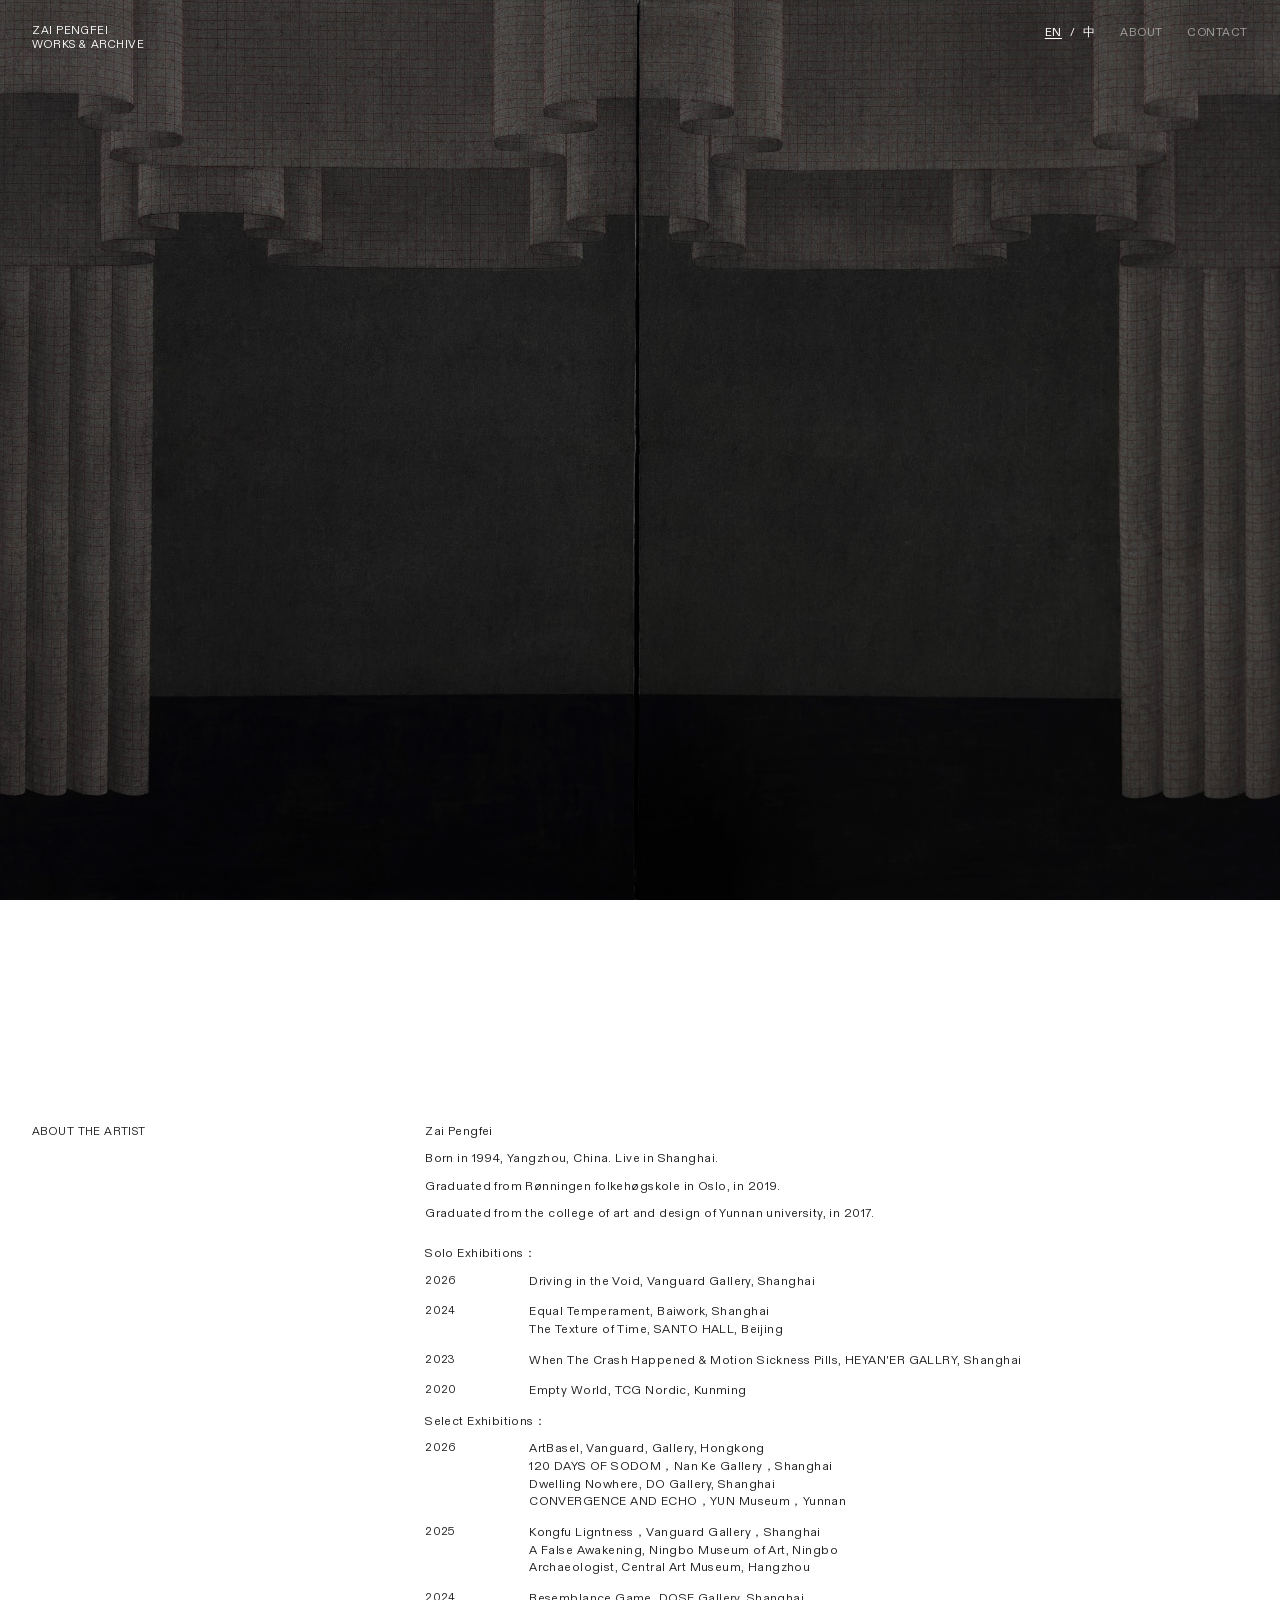
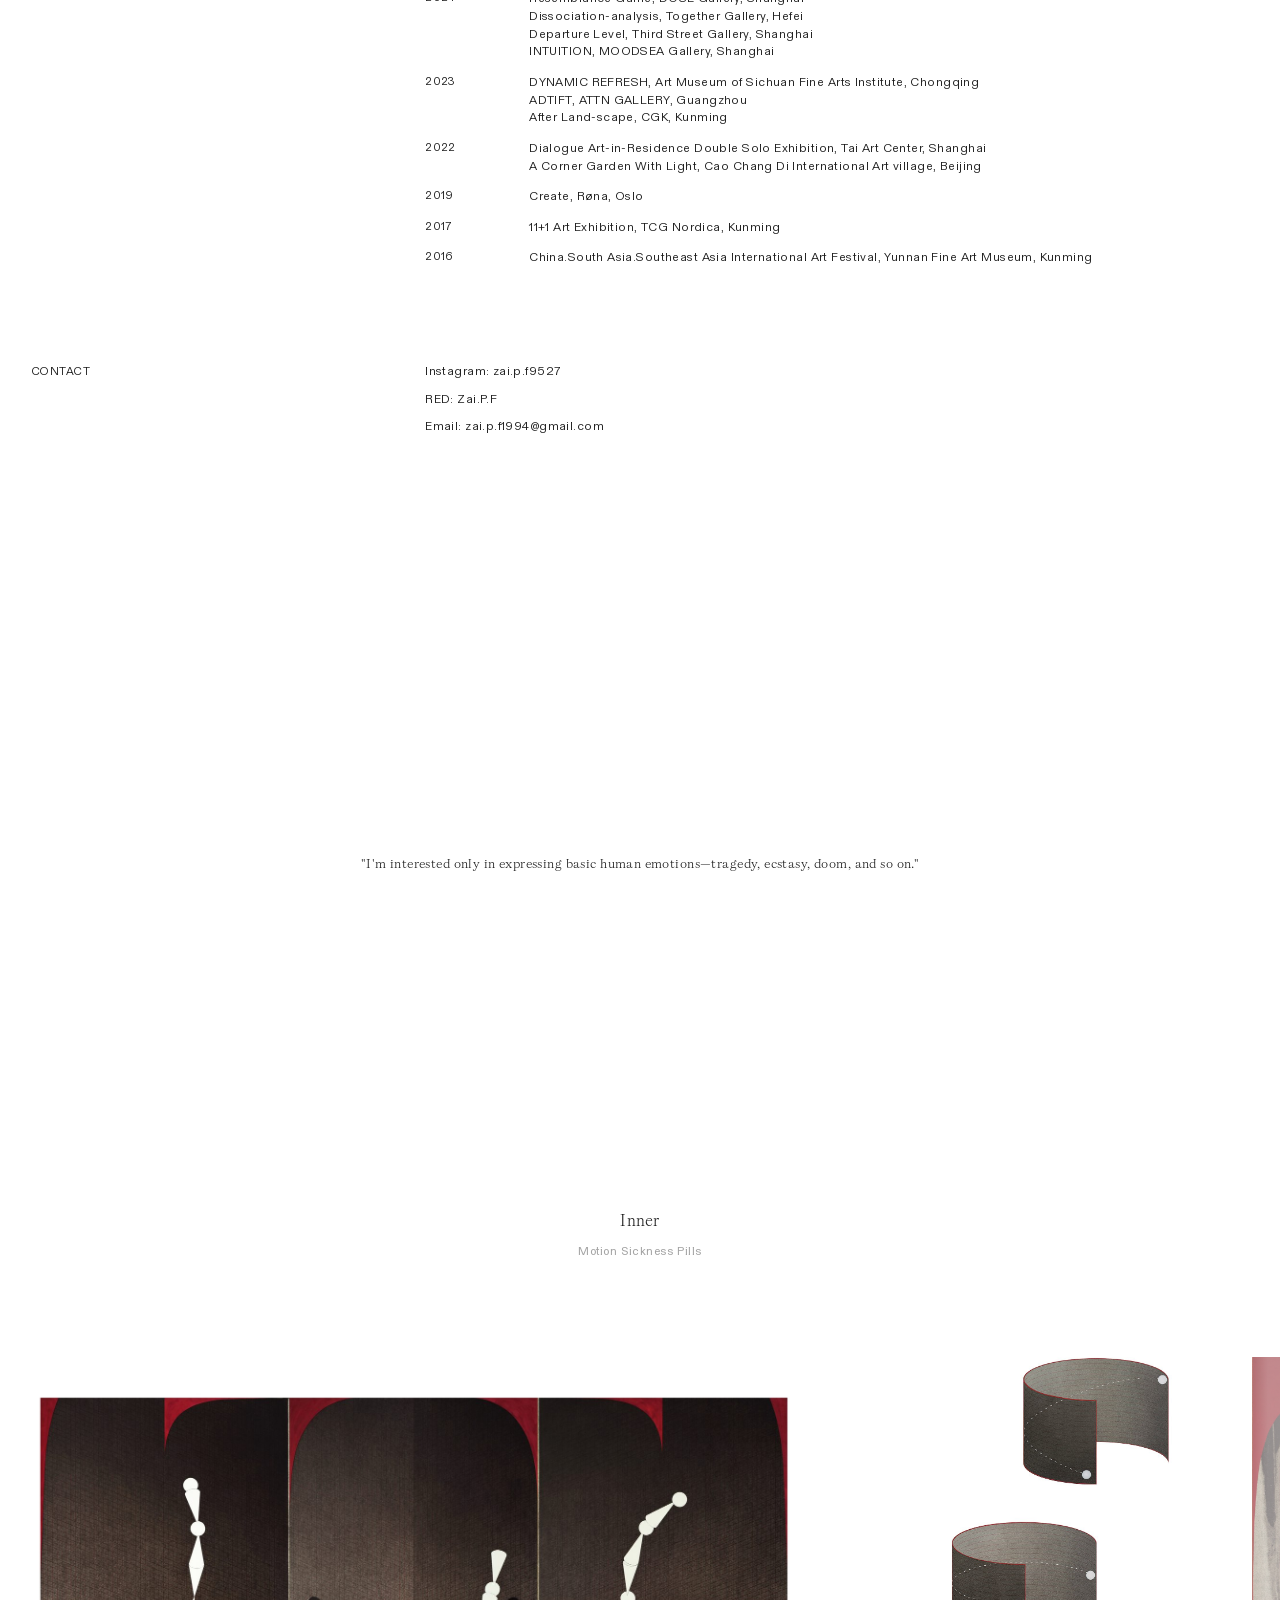
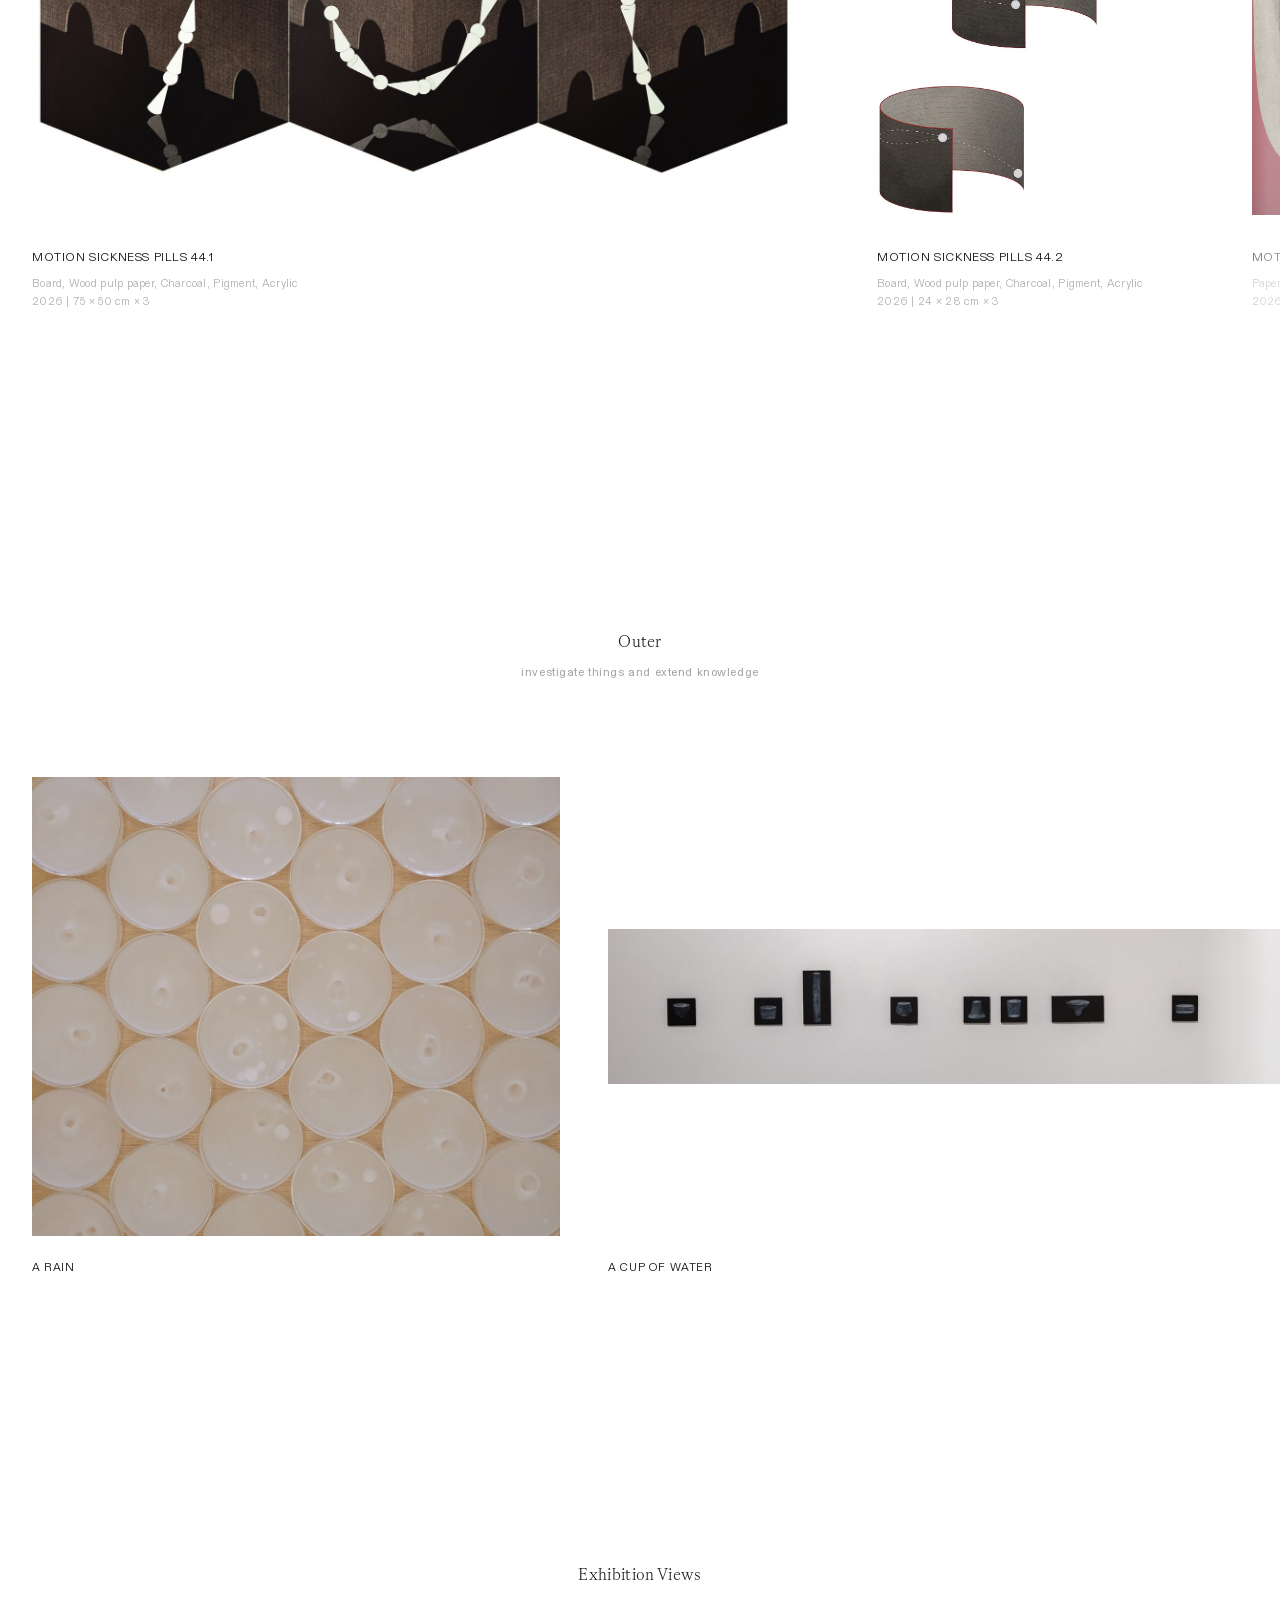
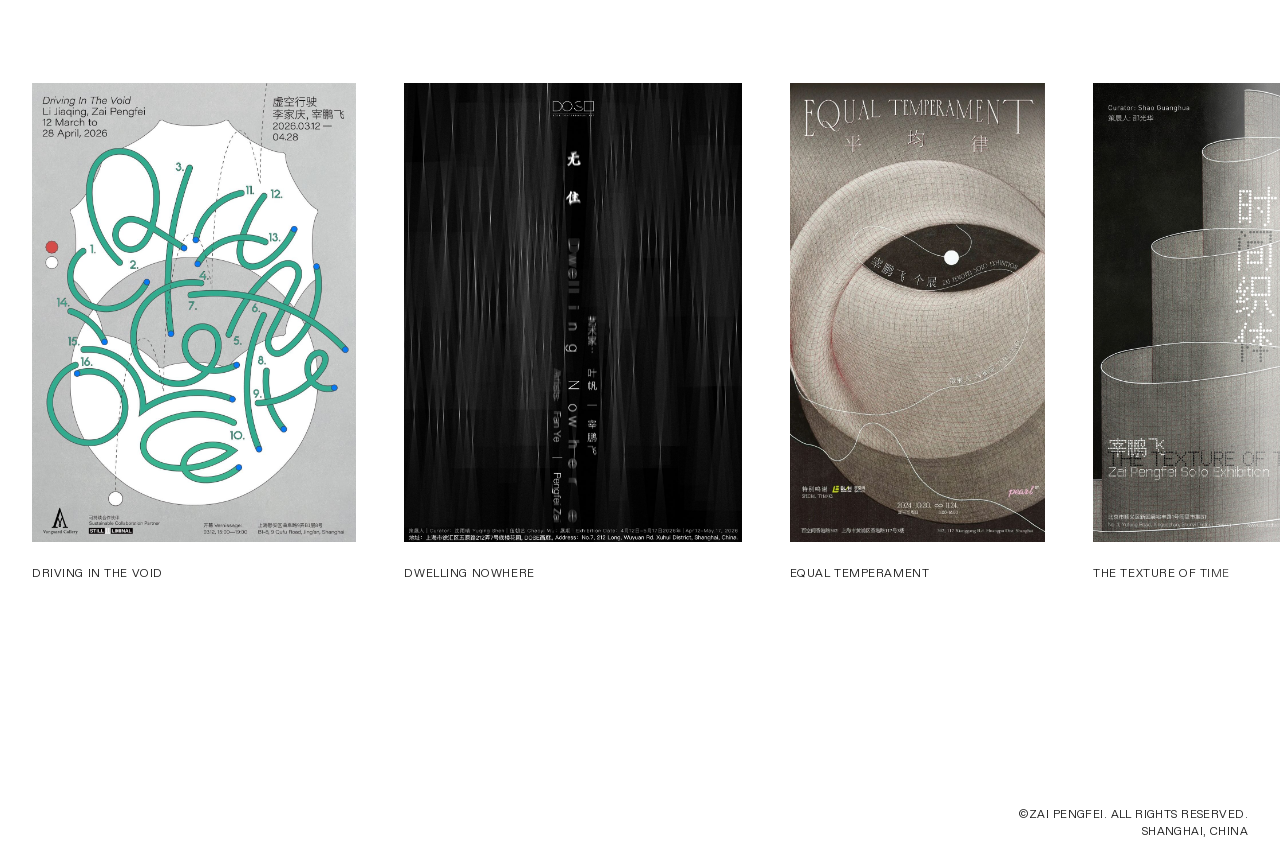
==== commit 0f177054: "Fix language: default to English, bilingual overlay content" ====
--- a/index.html
+++ b/index.html
@@ -1,5 +1,5 @@
 <!DOCTYPE html>
-<html lang="zh-CN">
+<html lang="en">
 <head>
   <meta charset="utf-8" />
   <meta name="viewport" content="width=device-width, initial-scale=1, shrink-to-fit=no" />
@@ -1302,9 +1302,29 @@
       `;
     }
 
+    // Split a mixed "中文\n\nEnglish" field and return the part for CURRENT_LANG
+    function langPart(text) {
+      if (!text) return "";
+      const parts = String(text).split(/\n\s*\n/).map(s => s.trim()).filter(Boolean);
+      if (parts.length <= 1) return text;
+      // parts[0] is Chinese block, parts[1] is English block (per site.json convention)
+      const zh = parts[0], en = parts.slice(1).join("\n\n");
+      return CURRENT_LANG === "zh" ? zh : en;
+    }
+    // For "English / 中文" style fields
+    function enZhPart(text) {
+      if (!text) return "";
+      const parts = String(text).split("/").map(s => s.trim());
+      if (parts.length === 1) return text;
+      // assume "English / 中文"
+      return CURRENT_LANG === "zh" ? parts[parts.length - 1] : parts[0];
+    }
+
     function openOverlay(id, targetIndex = 0) {
       const data = SITE.overlays[id];
       if (!data) return;
+      SITE.overlayKey = id;
+      SITE.overlayIndex = targetIndex;
       const card = $("#overlay-card");
       const itemsHtml = (data.items || []).map((item, idx) => {
         const imgs = (item.images || []).map((src) => 
@@ -1314,15 +1334,15 @@
         const metaParts = [
           item.title,
           item.specs,
-          item.media,
+          enZhPart(item.media),
           item.year
         ].filter(Boolean);
         
         return `
           <div class="work-item" id="item-${id}-${idx}">
             <header class="work-item-header" style="text-align: left; width: 100%; margin-bottom: 8rem;">
-              <h1 style="font-family: 'Diatype Variable', sans-serif; font-size: 0.95rem; font-weight: 450; margin-bottom: 2rem; letter-spacing: -0.01em;">${esc(item.title)}</h1>
-              <div style="font-family: 'Diatype Variable', sans-serif; font-size: 0.78rem; line-height: 1.7; color: var(--fg-soft); white-space: pre-line; max-width: 38rem;">${esc(item.statement)}</div>
+              <h1 style="font-family: 'Diatype Variable', sans-serif; font-size: 0.95rem; font-weight: 450; margin-bottom: 2rem; letter-spacing: -0.01em;">${esc(enZhPart(item.title))}</h1>
+              <div style="font-family: 'Diatype Variable', sans-serif; font-size: 0.78rem; line-height: 1.7; color: var(--fg-soft); white-space: pre-line; max-width: 38rem;">${esc(langPart(item.statement))}</div>
             </header>
             
             <div class="work-item-images">${imgs}</div>
@@ -1387,6 +1407,17 @@
         document.documentElement.setAttribute('lang', lang === 'zh' ? 'zh-CN' : 'en');
         toggle.querySelectorAll("span").forEach(s => s.classList.toggle("is-active", s.dataset.lang === lang));
         renderBio("#bio-anchor");
+        // re-render an open overlay in the new language
+        const overlay = $("#overlay");
+        if (overlay && overlay.classList.contains("is-open")) {
+          const card = $("#overlay-card");
+          const itemEl = card.querySelector(".work-item");
+          if (itemEl) {
+            const key = SITE.overlayKey || null;
+            const idx = SITE.overlayIndex || 0;
+            openOverlay(key, idx);
+          }
+        }
       };
     }
 
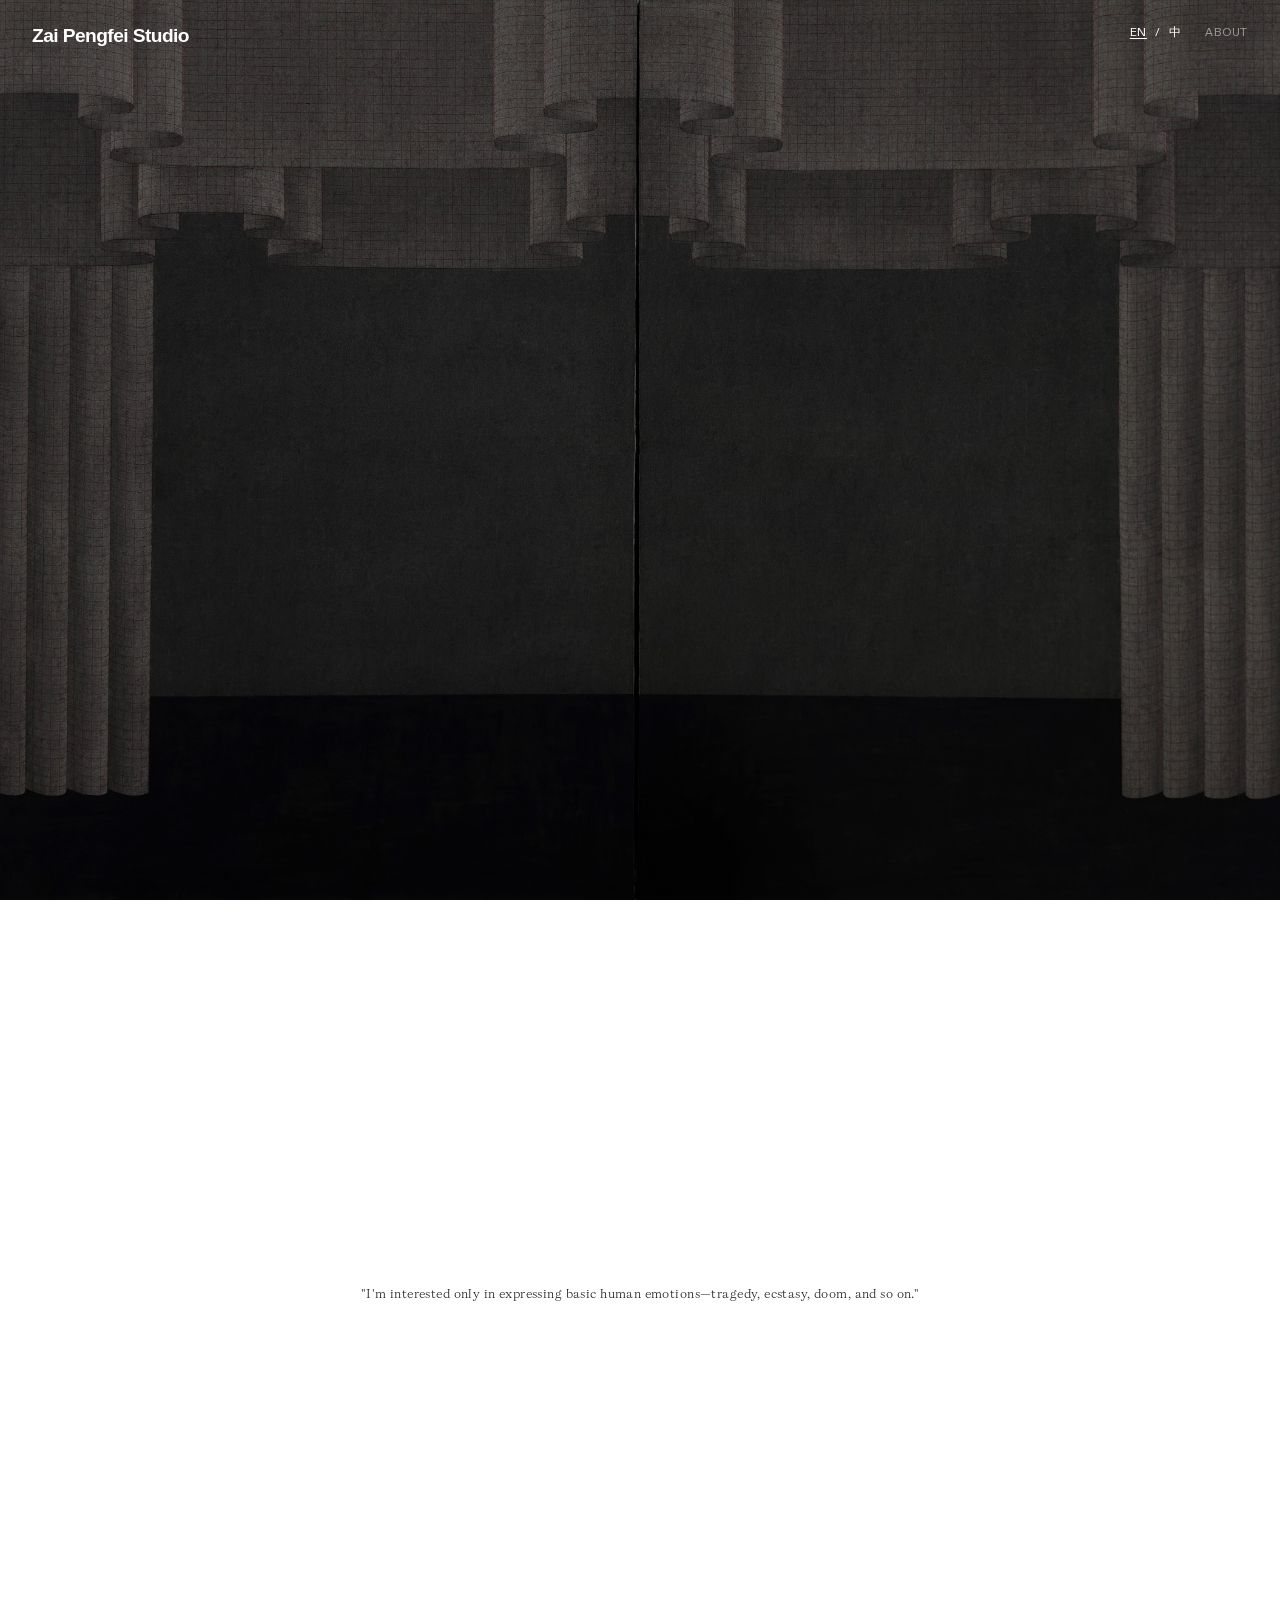
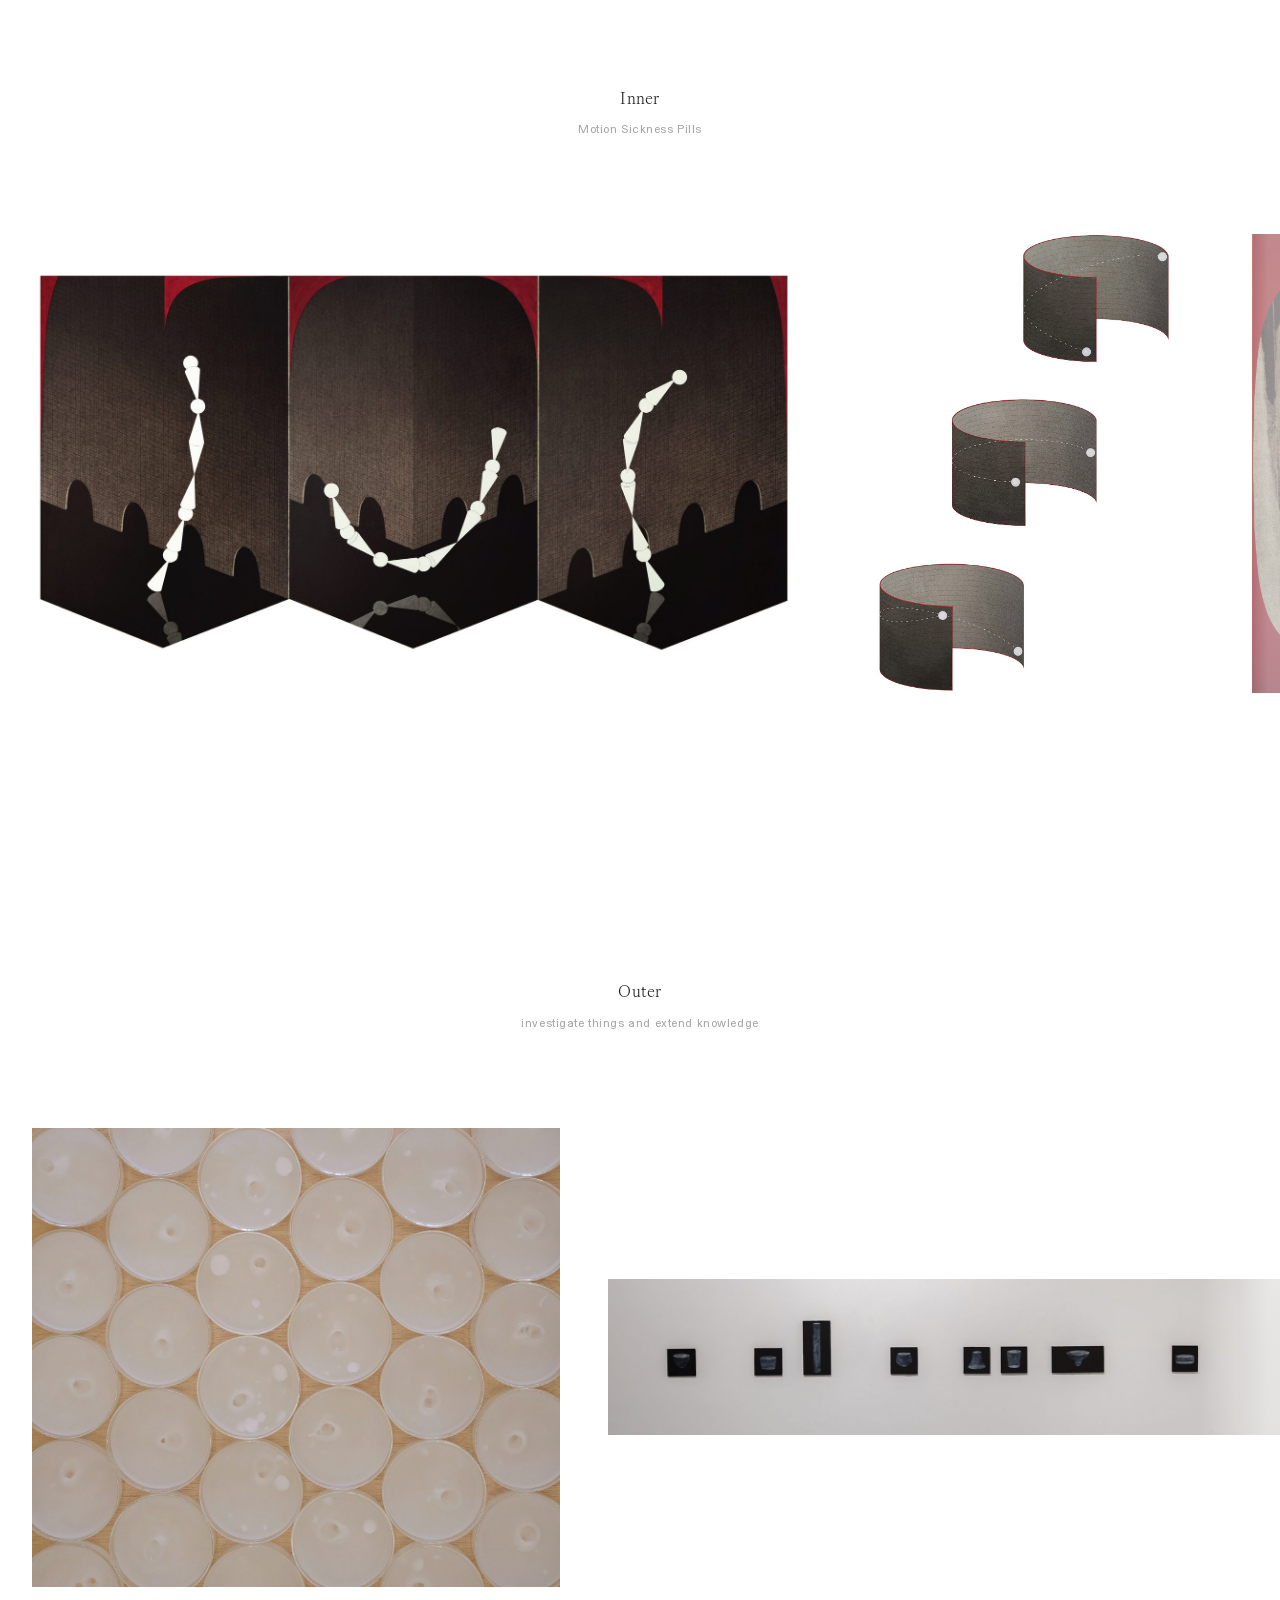
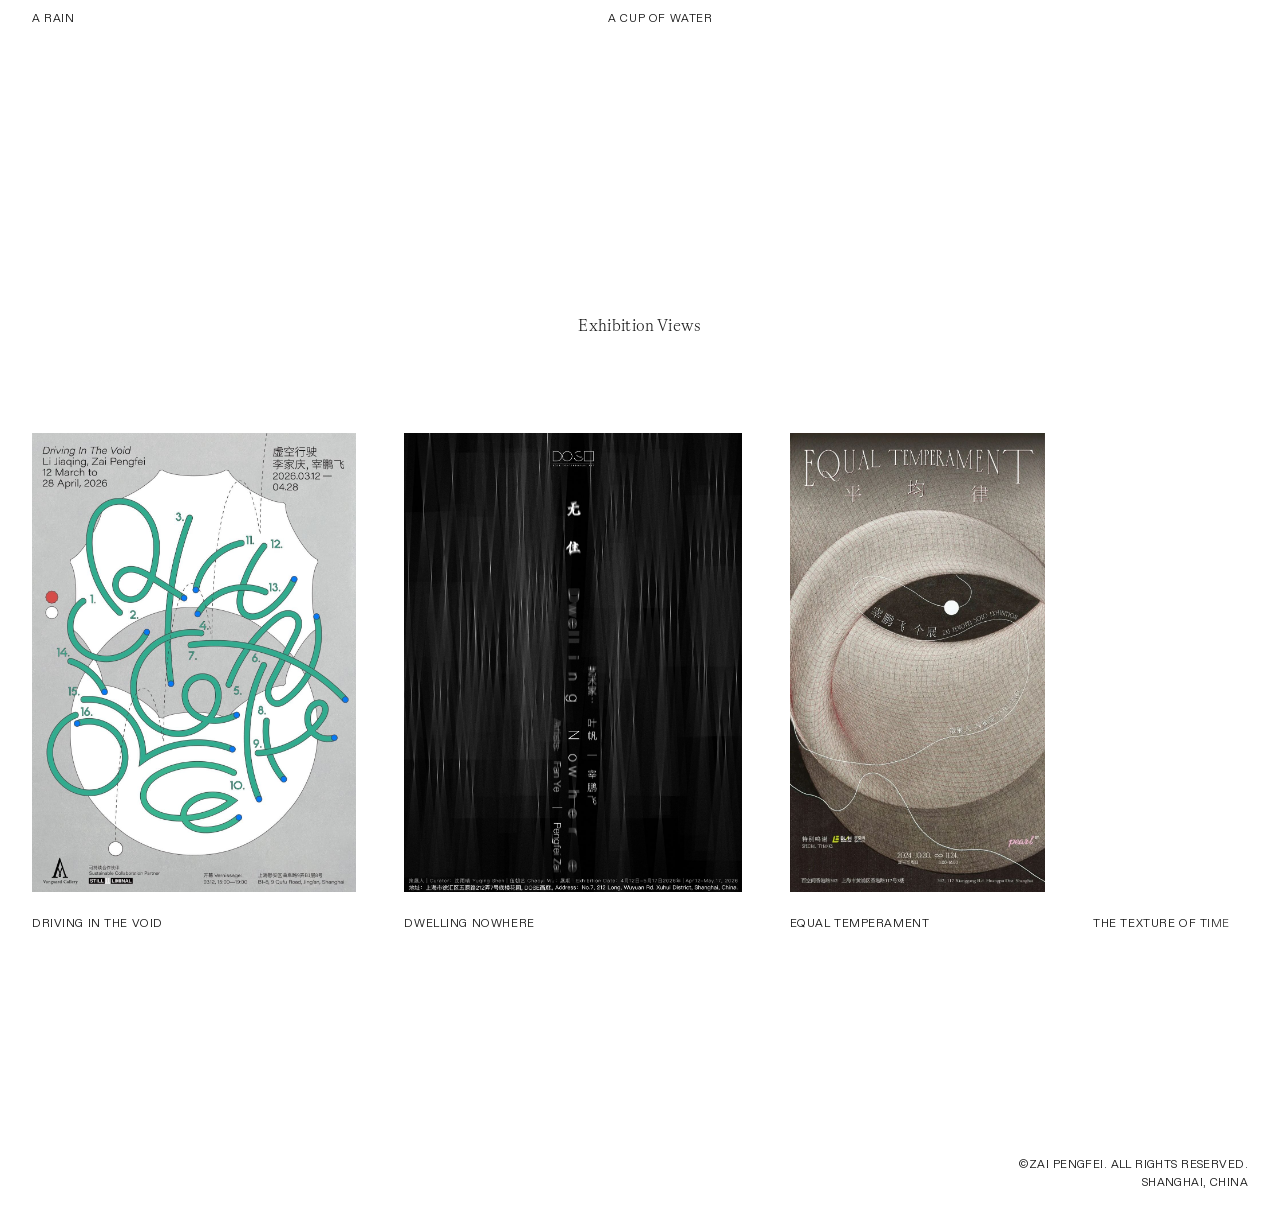
==== commit f9611e91: "About page, English-first, image-only inner slider, lang fixes" ====
--- a/index.html
+++ b/index.html
@@ -49,7 +49,7 @@
       gap: 1.5rem;
     }
     .nav-left { flex-direction: column; align-items: flex-start; gap: 0.2rem; }
-    .nav-left a, .nav-right a, .lang-toggle {
+    .nav-right a, .lang-toggle {
       font-family: "Diatype Mono Variable", monospace;
       font-size: 0.72rem;
       font-weight: 400;
@@ -60,14 +60,17 @@
       transition: opacity 0.3s ease, color 0.4s ease;
     }
     .nav-right a:hover { opacity: 1 !important; }
-    .nav-left span {
-      font-family: "Diatype Mono Variable", monospace;
-      font-size: 0.72rem;
-      color: var(--fg);
-      text-transform: uppercase;
-      letter-spacing: 0.05em;
+    .nav-left span, .nav-left a {
+      font-family: "Helvetica Neue", "Helvetica", "Arial", sans-serif;
+      font-size: clamp(1.05rem, 1.5vw, 1.25rem);
+      font-weight: 600;
+      letter-spacing: -0.03em;
       line-height: 1.2;
+      color: #000000;
       transition: color 0.4s ease;
+    }
+    .nav-brand {
+      text-decoration: none;
     }
     .lang-toggle {
       cursor: pointer;
@@ -139,6 +142,7 @@
 
     /* Header dynamic color */
     .site-nav.is-on-hero .nav-left span,
+    .site-nav.is-on-hero .nav-left a,
     .site-nav.is-on-hero .nav-right a,
     .site-nav.is-on-hero .lang-toggle {
       color: #ffffff;
@@ -169,8 +173,16 @@
     }
     .overlay-head {
       position: fixed;
-      top: 1.5rem; right: 2rem;
+      top: 1.5rem; left: 2rem; right: 2rem;
+      display: flex;
+      align-items: center;
+      justify-content: flex-end;
+      gap: 1.5rem;
       z-index: 210;
+    }
+    .lang-toggle-overlay {
+      font-size: 0.72rem;
+      color: var(--fg);
     }
     .overlay-close {
       font-family: "Diatype Mono Variable", monospace;
@@ -254,7 +266,7 @@
       overflow-x: auto;
       gap: 5rem;
       width: 100%;
-      padding: 0 2rem 6rem;
+      padding: 0 2rem 4rem;
       scrollbar-width: none;
       -ms-overflow-style: none;
     }
@@ -275,27 +287,6 @@
     }
     .inner-card img.small-painting {
       padding: 12.75vh 0;
-    }
-    .inner-info {
-      margin-top: 2rem;
-      font-family: "Diatype Variable", sans-serif;
-      font-size: 0.85rem;
-      line-height: 1.6;
-      color: var(--fg-soft);
-      text-transform: none;
-      letter-spacing: 0.02em;
-    }
-    .inner-info .info-title {
-      font-family: "Diatype Mono Variable", monospace;
-      font-size: 0.75rem;
-      color: var(--fg);
-      text-transform: uppercase;
-      margin-bottom: 0.5rem;
-      letter-spacing: 0.05em;
-    }
-    .inner-info .info-meta {
-      color: var(--fg-muted);
-      font-size: 0.7rem;
     }
 
     .slider-wrap {
@@ -313,7 +304,7 @@
       opacity: 1;
       transition: opacity 0.45s ease;
     }
-    .slider-wrap:has(.inner-slider) .slider-fade { bottom: 6rem; }
+    .slider-wrap:has(.inner-slider) .slider-fade { bottom: 4rem; }
     .slider-wrap.is-at-end .slider-fade {
       opacity: 0;
     }
@@ -436,7 +427,7 @@
 
     .gallery-quote {
       text-align: center;
-      margin: 12.3rem auto 21rem; /* top ≈ 10 lines, bottom tuned */
+      margin: 24rem auto 24rem; /* generous breathing room on both sides */
       max-width: 48rem;
       padding: 0 2rem;
     }
@@ -523,7 +514,6 @@
       .site-nav { padding: 1rem 1.25rem; }
       .nav-right { gap: 0.7rem; }
       .nav-right a { font-size: 0.68rem; }
-      .nav-left span { font-size: 0.68rem; }
       .gallery-quote { margin: 5rem auto 5rem; }
       .section-label { margin: 5rem 0 2.5rem; }
     }
@@ -541,7 +531,7 @@
 <body>
   <header class="site-nav" data-od-id="site-nav">
     <div class="nav-left">
-      <span id="nav-desc">ZAI PENGFEI<br>WORKS & ARCHIVE</span>
+      <a href="index.html" id="nav-desc" class="nav-brand">Zai Pengfei Studio</a>
     </div>
     <nav class="nav-right" data-od-id="nav-links">
       <div class="lang-toggle" id="lang-toggle">
@@ -549,8 +539,7 @@
         <span>/</span>
         <span data-lang="zh">中</span>
       </div>
-      <a href="#bio-anchor" style="opacity: 0.5;">ABOUT</a>
-      <a href="#contact-anchor" style="opacity: 0.5;">CONTACT</a>
+      <a href="about.html" style="opacity: 0.5;">ABOUT</a>
     </nav>
   </header>
 
@@ -563,10 +552,7 @@
         </div>
       </div>
       <div class="cursor-dot" id="cursor-dot"></div>
-      
-      <div id="bio-anchor" class="info-page">
-        <!-- Injected bio content -->
-      </div>
+
 
       <div class="gallery-preview">
         <div class="gallery-quote">
@@ -591,479 +577,105 @@
           <div class="inner-slider" id="inner-slider">
           <div class="inner-card">
             <img loading="lazy" decoding="async" src="assets/images-web/page_05_1.jpeg" alt="">
-            <div class="inner-info">
-              <div class="info-title">
-                <span class="lang-en">Motion Sickness Pills 44.1</span>
-                <span class="lang-zh">晕车药 44.1</span>
-              </div>
-              <div class="info-meta">
-                <span class="lang-en">Board, Wood pulp paper, Charcoal, Pigment, Acrylic</span>
-                <span class="lang-zh">木板木浆纸木炭矿物颜料丙烯</span>
-                <br>2026 | 75 × 50 cm × 3
-              </div>
-            </div>
           </div>
           <div class="inner-card">
             <img loading="lazy" decoding="async" src="assets/images-web/page_06.jpg" alt="">
-            <div class="inner-info">
-              <div class="info-title">
-                <span class="lang-en">Motion Sickness Pills 44.2</span>
-                <span class="lang-zh">晕车药 44.2</span>
-              </div>
-              <div class="info-meta">
-                <span class="lang-en">Board, Wood pulp paper, Charcoal, Pigment, Acrylic</span>
-                <span class="lang-zh">木板木浆纸木炭矿物颜料丙烯</span>
-                <br>2026 | 24 × 28 cm × 3
-              </div>
-            </div>
           </div>
           <div class="inner-card">
             <img loading="lazy" decoding="async" src="assets/images-web/page_07_1.jpeg" alt="">
-            <div class="inner-info">
-              <div class="info-title">
-                <span class="lang-en">Motion Sickness Pills 44.3</span>
-                <span class="lang-zh">晕车药 44.3</span>
-              </div>
-              <div class="info-meta">
-                <span class="lang-en">Paper, Charcoal, Water-based pen, Acrylic</span>
-                <span class="lang-zh">纸本木炭水性笔丙烯</span>
-                <br>2026 | 100 × 70 cm
-              </div>
-            </div>
           </div>
           <div class="inner-card">
             <img loading="lazy" decoding="async" src="assets/images-web/page_08.jpeg" alt="">
-            <div class="inner-info">
-              <div class="info-title">
-                <span class="lang-en">Motion Sickness Pills 44.7</span>
-                <span class="lang-zh">晕车药 44.7</span>
-              </div>
-              <div class="info-meta">
-                <span class="lang-en">Stool, Paper, Charcoal, Pigment, Brass</span>
-                <span class="lang-zh">木板凳木浆纸木炭矿物颜料黄铜</span>
-                <br>2026 | 46 × 28 × 26 cm
-              </div>
-            </div>
           </div>
           <div class="inner-card">
             <img loading="lazy" decoding="async" src="assets/images-web/page_09.jpg" alt="">
-            <div class="inner-info">
-              <div class="info-title">
-                <span class="lang-en">Motion Sickness Pills 44.4</span>
-                <span class="lang-zh">晕车药 44.4</span>
-              </div>
-              <div class="info-meta">
-                <span class="lang-en">Sewing box, Paper, Pigment, Acrylic, Cotton, Ball, Needle, Stone</span>
-                <span class="lang-zh">针线盒木浆纸矿物颜料亚克力板棉线钢珠钢针石头</span>
-                <br>2026 | 12 × 31 × 7 cm × 4
-              </div>
-            </div>
           </div>
           <div class="inner-card">
             <img loading="lazy" decoding="async" src="assets/images-web/page_10.jpg" alt="">
-            <div class="inner-info">
-              <div class="info-title">
-                <span class="lang-en">Motion Sickness Pills 44.5</span>
-                <span class="lang-zh">晕车药 44.5</span>
-              </div>
-              <div class="info-meta">
-                <span class="lang-en">Board, Wood pulp paper, Charcoal, Pigment, Acrylic</span>
-                <span class="lang-zh">木板木浆纸木炭矿物颜料丙烯</span>
-                <br>2026 | 40 × 30 × 8.5 cm
-              </div>
-            </div>
           </div>
           <div class="inner-card">
             <img loading="lazy" decoding="async" src="assets/images-web/page_12.jpeg" alt="">
-            <div class="inner-info">
-              <div class="info-title">
-                <span class="lang-en">Motion Sickness Pills 43.8</span>
-                <span class="lang-zh">晕车药 43.8</span>
-              </div>
-              <div class="info-meta">
-                <span class="lang-en">Paper, Charcoal, Water-based pen, Acrylic</span>
-                <span class="lang-zh">纸本木炭水性笔丙烯</span>
-                <br>2026 | 70 × 25 cm × 2
-              </div>
-            </div>
           </div>
           <div class="inner-card">
             <img loading="lazy" decoding="async" src="assets/images-web/page_13_1.jpeg" alt="">
-            <div class="inner-info">
-              <div class="info-title">
-                <span class="lang-en">Motion Sickness Pills 34.7</span>
-                <span class="lang-zh">晕车药 34.7</span>
-              </div>
-              <div class="info-meta">
-                <span class="lang-en">Paper, Charcoal, Water-based pen, Acrylic</span>
-                <span class="lang-zh">纸本木炭水性笔丙烯</span>
-                <br>2024 | 100 × 70 cm
-              </div>
-            </div>
           </div>
           <div class="inner-card">
             <img loading="lazy" decoding="async" src="assets/images-web/page_13_2.jpeg" alt="">
-            <div class="inner-info">
-              <div class="info-title">
-                <span class="lang-en">Motion Sickness Pills 36.4</span>
-                <span class="lang-zh">晕车药 36.4</span>
-              </div>
-              <div class="info-meta">
-                <span class="lang-en">Paper, Charcoal, Water-based pen, Acrylic</span>
-                <span class="lang-zh">纸本木炭水性笔丙烯</span>
-                <br>2024 | 100 × 70 cm
-              </div>
-            </div>
           </div>
           <div class="inner-card">
             <img loading="lazy" decoding="async" src="assets/images-web/page_13_3.jpeg" alt="">
-            <div class="inner-info">
-              <div class="info-title">
-                <span class="lang-en">Motion Sickness Pills 34.5</span>
-                <span class="lang-zh">晕车药 34.5</span>
-              </div>
-              <div class="info-meta">
-                <span class="lang-en">Paper, Charcoal, Water-based pen, Acrylic</span>
-                <span class="lang-zh">纸本木炭水性笔丙烯</span>
-                <br>2024 | 100 × 70 cm
-              </div>
-            </div>
           </div>
           <div class="inner-card">
             <img loading="lazy" decoding="async" src="assets/images-web/page_14_1.jpeg" alt="">
-            <div class="inner-info">
-              <div class="info-title">
-                <span class="lang-en">Motion Sickness Pills 43.5</span>
-                <span class="lang-zh">晕车药 43.5</span>
-              </div>
-              <div class="info-meta">
-                <span class="lang-en">Board, Mirror, Rice paper, Charcoal, Ink, Acrylic</span>
-                <span class="lang-zh">木板镜子宣纸木炭墨水丙烯</span>
-                <br>2026 | 30 × 30 cm × 2
-              </div>
-            </div>
           </div>
           <div class="inner-card">
             <img loading="lazy" decoding="async" src="assets/images-web/page_15_1.jpeg" alt="">
-            <div class="inner-info">
-              <div class="info-title">
-                <span class="lang-en">Motion Sickness Pills 43.3</span>
-                <span class="lang-zh">晕车药 43.3</span>
-              </div>
-              <div class="info-meta">
-                <span class="lang-en">Canvas, Rice paper, Wood pulp paper, Charcoal, Water-based pen, Acrylic</span>
-                <span class="lang-zh">布面宣纸木浆纸木炭水性笔丙烯</span>
-                <br>2025 | 80 × 60 cm
-              </div>
-            </div>
           </div>
           <div class="inner-card">
             <img loading="lazy" decoding="async" src="assets/images-web/page_16_1.jpeg" alt="">
-            <div class="inner-info">
-              <div class="info-title">
-                <span class="lang-en">Motion Sickness Pills 42.0</span>
-                <span class="lang-zh">晕车药 42.0</span>
-              </div>
-              <div class="info-meta">
-                <span class="lang-en">Paper, Charcoal, Water-based pen, Acrylic</span>
-                <span class="lang-zh">纸本木炭水性笔丙烯</span>
-                <br>2025 | 100 × 70 cm
-              </div>
-            </div>
           </div>
           <div class="inner-card">
             <img loading="lazy" decoding="async" src="assets/images-web/page_17_1.jpeg" alt="">
-            <div class="inner-info">
-              <div class="info-title">
-                <span class="lang-en">Motion Sickness Pills 41.9</span>
-                <span class="lang-zh">晕车药 41.9</span>
-              </div>
-              <div class="info-meta">
-                <span class="lang-en">Paper, Charcoal, Water-based pen, Acrylic</span>
-                <span class="lang-zh">纸本木炭水性笔丙烯</span>
-                <br>2025 | 70 × 100 cm
-              </div>
-            </div>
           </div>
           <div class="inner-card">
             <img loading="lazy" decoding="async" src="assets/images-web/page_19_1.jpeg" alt="">
-            <div class="inner-info">
-              <div class="info-title">
-                <span class="lang-en">Motion Sickness Pills 41.0</span>
-                <span class="lang-zh">晕车药 41.0</span>
-              </div>
-              <div class="info-meta">
-                <span class="lang-en">Paper, Charcoal, Water-based pen, Acrylic</span>
-                <span class="lang-zh">纸本木炭水性笔丙烯</span>
-                <br>2024 | 100 × 70 cm × 2
-              </div>
-            </div>
           </div>
           <div class="inner-card">
             <img loading="lazy" decoding="async" src="assets/images-web/page_20.jpeg" alt="">
-            <div class="inner-info">
-              <div class="info-title">
-                <span class="lang-en">Motion Sickness Pills 33.2</span>
-                <span class="lang-zh">晕车药 33.2</span>
-              </div>
-              <div class="info-meta">
-                <span class="lang-en">Paper, Charcoal, Water-based pen, Acrylic</span>
-                <span class="lang-zh">纸本木炭水性笔丙烯</span>
-                <br>2023 | 33 × 27 cm × 4
-              </div>
-            </div>
           </div>
           <div class="inner-card">
             <img loading="lazy" decoding="async" src="assets/images-web/page_21_1.jpeg" alt="">
-            <div class="inner-info">
-              <div class="info-title">
-                <span class="lang-en">Motion Sickness Pills 40.0</span>
-                <span class="lang-zh">晕车药 40.0</span>
-              </div>
-              <div class="info-meta">
-                <span class="lang-en">Paper, Charcoal, Water-based pen, Acrylic</span>
-                <span class="lang-zh">纸本木炭水性笔丙烯</span>
-                <br>2024 | 100 × 140 cm
-              </div>
-            </div>
           </div>
           <div class="inner-card">
             <img loading="lazy" decoding="async" src="assets/images-web/page_22_1.jpeg" alt="">
-            <div class="inner-info">
-              <div class="info-title">
-                <span class="lang-en">Motion Sickness Pills 36.5</span>
-                <span class="lang-zh">晕车药 36.5</span>
-              </div>
-              <div class="info-meta">
-                <span class="lang-en">Paper, Charcoal, Water-based pen, Acrylic</span>
-                <span class="lang-zh">纸本木炭水性笔丙烯</span>
-                <br>2024 | 100 × 140 cm
-              </div>
-            </div>
           </div>
           <div class="inner-card">
             <img loading="lazy" decoding="async" src="assets/images-web/page_23.jpeg" alt="">
-            <div class="inner-info">
-              <div class="info-title">
-                <span class="lang-en">Motion Sickness Pills 30.7</span>
-                <span class="lang-zh">晕车药 30.7</span>
-              </div>
-              <div class="info-meta">
-                <span class="lang-en">Paper, Charcoal, Water-based pen, Acrylic</span>
-                <span class="lang-zh">纸本木炭水性笔丙烯</span>
-                <br>2023 | Multiple Sizes
-              </div>
-            </div>
           </div>
           <div class="inner-card">
             <img loading="lazy" decoding="async" src="assets/images-web/page_24_1.jpeg" alt="">
-            <div class="inner-info">
-              <div class="info-title">
-                <span class="lang-en">Motion Sickness Pills 29.7</span>
-                <span class="lang-zh">晕车药 29.7</span>
-              </div>
-              <div class="info-meta">
-                <span class="lang-en">Paper, Charcoal, Water-based pen, Acrylic</span>
-                <span class="lang-zh">纸本木炭水性笔丙烯</span>
-                <br>2023 | 140 × 140 cm
-              </div>
-            </div>
           </div>
           <div class="inner-card">
             <img loading="lazy" decoding="async" src="assets/images-web/page_26_1.jpeg" alt="" class="small-painting">
-            <div class="inner-info">
-              <div class="info-title">
-                <span class="lang-en">Motion Sickness Pills 40.7</span>
-                <span class="lang-zh">晕车药 40.7</span>
-              </div>
-              <div class="info-meta">
-                <span class="lang-en">Paper, Charcoal, Water-based pen, Acrylic</span>
-                <span class="lang-zh">纸本木炭水性笔丙烯</span>
-                <br>2024 | 27 × 27 cm
-              </div>
-            </div>
           </div>
           <div class="inner-card">
             <img loading="lazy" decoding="async" src="assets/images-web/page_26_2.jpeg" alt="" class="small-painting">
-            <div class="inner-info">
-              <div class="info-title">
-                <span class="lang-en">Motion Sickness Pills 40.4</span>
-                <span class="lang-zh">晕车药 40.4</span>
-              </div>
-              <div class="info-meta">
-                <span class="lang-en">Paper, Charcoal, Water-based pen, Acrylic</span>
-                <span class="lang-zh">纸本木炭水性笔丙烯</span>
-                <br>2024 | 27 × 27 cm
-              </div>
-            </div>
           </div>
           <div class="inner-card">
             <img loading="lazy" decoding="async" src="assets/images-web/page_26_3.jpeg" alt="" class="small-painting">
-            <div class="inner-info">
-              <div class="info-title">
-                <span class="lang-en">Motion Sickness Pills 40.8</span>
-                <span class="lang-zh">晕车药 40.8</span>
-              </div>
-              <div class="info-meta">
-                <span class="lang-en">Paper, Charcoal, Water-based pen, Acrylic</span>
-                <span class="lang-zh">纸本木炭水性笔丙烯</span>
-                <br>2024 | 27 × 27 cm
-              </div>
-            </div>
           </div>
           <div class="inner-card">
             <img loading="lazy" decoding="async" src="assets/images-web/page_26_4.jpeg" alt="" class="small-painting">
-            <div class="inner-info">
-              <div class="info-title">
-                <span class="lang-en">Motion Sickness Pills 35.1</span>
-                <span class="lang-zh">晕车药 35.1</span>
-              </div>
-              <div class="info-meta">
-                <span class="lang-en">Paper, Charcoal, Water-based pen, Acrylic</span>
-                <span class="lang-zh">纸本木炭水性笔丙烯</span>
-                <br>2024 | 27 × 27 cm
-              </div>
-            </div>
           </div>
           <div class="inner-card">
             <img loading="lazy" decoding="async" src="assets/images-web/page_27_1.jpeg" alt="" class="small-painting">
-            <div class="inner-info">
-              <div class="info-title">
-                <span class="lang-en">Motion Sickness Pills 38.7</span>
-                <span class="lang-zh">晕车药 38.7</span>
-              </div>
-              <div class="info-meta">
-                <span class="lang-en">Paper, Charcoal, Water-based pen, Acrylic</span>
-                <span class="lang-zh">纸本木炭水性笔丙烯</span>
-                <br>2024 | 27 × 27 cm
-              </div>
-            </div>
           </div>
           <div class="inner-card">
             <img loading="lazy" decoding="async" src="assets/images-web/page_27_2.jpeg" alt="" class="small-painting">
-            <div class="inner-info">
-              <div class="info-title">
-                <span class="lang-en">Motion Sickness Pills 39.2</span>
-                <span class="lang-zh">晕车药 39.2</span>
-              </div>
-              <div class="info-meta">
-                <span class="lang-en">Paper, Charcoal, Water-based pen, Acrylic</span>
-                <span class="lang-zh">纸本木炭水性笔丙烯</span>
-                <br>2024 | 27 × 27 cm
-              </div>
-            </div>
           </div>
           <div class="inner-card">
             <img loading="lazy" decoding="async" src="assets/images-web/page_27_3.jpeg" alt="" class="small-painting">
-            <div class="inner-info">
-              <div class="info-title">
-                <span class="lang-en">Motion Sickness Pills 38.3</span>
-                <span class="lang-zh">晕车药 38.3</span>
-              </div>
-              <div class="info-meta">
-                <span class="lang-en">Paper, Charcoal, Water-based pen, Acrylic</span>
-                <span class="lang-zh">纸本木炭水性笔丙烯</span>
-                <br>2024 | 27 × 27 cm
-              </div>
-            </div>
           </div>
           <div class="inner-card">
             <img loading="lazy" decoding="async" src="assets/images-web/page_27_4.jpeg" alt="" class="small-painting">
-            <div class="inner-info">
-              <div class="info-title">
-                <span class="lang-en">Motion Sickness Pills 38.5</span>
-                <span class="lang-zh">晕车药 38.5</span>
-              </div>
-              <div class="info-meta">
-                <span class="lang-en">Paper, Charcoal, Water-based pen, Acrylic</span>
-                <span class="lang-zh">纸本木炭水性笔丙烯</span>
-                <br>2024 | 27 × 27 cm
-              </div>
-            </div>
           </div>
           <div class="inner-card">
             <img loading="lazy" decoding="async" src="assets/images-web/page_27_5.jpeg" alt="" class="small-painting">
-            <div class="inner-info">
-              <div class="info-title">
-                <span class="lang-en">Motion Sickness Pills 35.6</span>
-                <span class="lang-zh">晕车药 35.6</span>
-              </div>
-              <div class="info-meta">
-                <span class="lang-en">Paper, Charcoal, Water-based pen, Acrylic</span>
-                <span class="lang-zh">纸本木炭水性笔丙烯</span>
-                <br>2024 | 27 × 27 cm
-              </div>
-            </div>
           </div>
           <div class="inner-card">
             <img loading="lazy" decoding="async" src="assets/images-web/page_27_6.jpeg" alt="" class="small-painting">
-            <div class="inner-info">
-              <div class="info-title">
-                <span class="lang-en">Motion Sickness Pills 37.0</span>
-                <span class="lang-zh">晕车药 37.0</span>
-              </div>
-              <div class="info-meta">
-                <span class="lang-en">Paper, Charcoal, Water-based pen, Acrylic</span>
-                <span class="lang-zh">纸本木炭水性笔丙烯</span>
-                <br>2024 | 27 × 27 cm
-              </div>
-            </div>
           </div>
           <div class="inner-card">
             <img loading="lazy" decoding="async" src="assets/images-web/page_28_1.jpeg" alt="">
-            <div class="inner-info">
-              <div class="info-title">
-                <span class="lang-en">Motion Sickness Pills 24.4</span>
-                <span class="lang-zh">晕车药 24.4</span>
-              </div>
-              <div class="info-meta">
-                <span class="lang-en">Paper, Charcoal, Water-based pen, Acrylic</span>
-                <span class="lang-zh">纸本木炭水性笔丙烯</span>
-                <br>2022 | 140 × 140 cm
-              </div>
-            </div>
           </div>
           <div class="inner-card">
             <img loading="lazy" decoding="async" src="assets/images-web/page_30_1.jpeg" alt="">
-            <div class="inner-info">
-              <div class="info-title">
-                <span class="lang-en">Motion Sickness Pills 43.4</span>
-                <span class="lang-zh">晕车药 43.4</span>
-              </div>
-              <div class="info-meta">
-                <span class="lang-en">Paper, Charcoal, Water-based pen, Acrylic</span>
-                <span class="lang-zh">纸本木炭水性笔丙烯</span>
-                <br>2025 | 100 × 100 cm
-              </div>
-            </div>
           </div>
           <div class="inner-card">
             <img loading="lazy" decoding="async" src="assets/images-web/page_31_1.jpeg" alt="">
-            <div class="inner-info">
-              <div class="info-title">
-                <span class="lang-en">Motion Sickness Pills 43.0</span>
-                <span class="lang-zh">晕车药 43.0</span>
-              </div>
-              <div class="info-meta">
-                <span class="lang-en">Canvas, Rice paper, Wood pulp paper, Charcoal, Water-based pen, Acrylic</span>
-                <span class="lang-zh">布面宣纸木浆纸木炭水性笔丙烯</span>
-                <br>2025 | 80 × 80 cm
-              </div>
-            </div>
           </div>
           <div class="inner-card">
             <img loading="lazy" decoding="async" src="assets/images-web/page_32_1.jpeg" alt="">
-            <div class="inner-info">
-              <div class="info-title">
-                <span class="lang-en">Motion Sickness Pills 43.1</span>
-                <span class="lang-zh">晕车药 43.1</span>
-              </div>
-              <div class="info-meta">
-                <span class="lang-en">Canvas, Rice paper, Wood pulp paper, Charcoal, Water-based pen, Acrylic</span>
-                <span class="lang-zh">布面宣纸木浆纸木炭水性笔丙烯</span>
-                <br>2025 | 160 × 80 cm
-              </div>
-            </div>
           </div>
           </div>
           <div class="slider-fade" aria-hidden="true"></div>
@@ -1183,6 +795,11 @@
   <div class="overlay-root" id="overlay-root" data-od-id="project-overlay" aria-hidden="true">
     <div class="overlay-head">
       <button type="button" class="overlay-close" id="overlay-close" aria-label="关闭" data-od-id="overlay-close">CLOSE</button>
+      <div class="lang-toggle lang-toggle-overlay" id="lang-toggle-overlay">
+        <span data-lang="en" class="is-active">EN</span>
+        <span>/</span>
+        <span data-lang="zh">中</span>
+      </div>
     </div>
     <div class="overlay-container">
       <article class="overlay-content" id="overlay-card"></article>
@@ -1224,95 +841,31 @@
       document.title = name;
     }
 
-    function renderBio(targetId) {
-      const b = SITE.brand;
-      const root = $(targetId);
-      if (!root) return;
-      
-      const bioText = CURRENT_LANG === "zh" ? b.bioZh : b.bioEn;
-      const sidebarLabel = CURRENT_LANG === "zh" ? "关于艺术家" : "ABOUT THE ARTIST";
-      const contactLabel = CURRENT_LANG === "zh" ? "联系方式" : "CONTACT";
-      
-      const redLabel = CURRENT_LANG === "zh" ? "小红书" : "RED";
-      const emailLabel = CURRENT_LANG === "zh" ? "邮箱" : "Email";
-
-      // Parse bioText into structured HTML
-      const lines = bioText.split("\n");
-      let structuredHtml = "";
-      let lastYear = "";
-      let pendingYear = "";
-
-      lines.forEach(line => {
-        const trimmed = line.trim();
-        if (!trimmed) {
-          structuredHtml += '<div style="height: 0.8rem;"></div>';
-          pendingYear = "";
-          lastYear = ""; 
-          return;
-        }
-
-        // 1. Check if line is just a 4-digit year
-        if (/^\d{4}$/.test(trimmed)) {
-          pendingYear = trimmed;
-          return;
-        }
-
-        // 2. Check if line starts with a year (e.g. "2026   Exhibition")
-        const yearMatch = trimmed.match(/^(\d{4})\s+(.+)/);
-        let currentYear = "";
-        let content = trimmed;
-
-        if (yearMatch) {
-          currentYear = yearMatch[1];
-          content = yearMatch[2];
-        } else if (pendingYear) {
-          currentYear = pendingYear;
-        }
-
-        if (currentYear) {
-          const displayYear = (currentYear === lastYear) ? "" : currentYear;
-          lastYear = currentYear;
-          structuredHtml += `
-            <div class="bio-item">
-              <div class="bio-item-year">${displayYear}</div>
-              <div class="bio-item-text">${esc(content)}</div>
-            </div>
-          `;
-        } else {
-          // 3. Regular text (intro or section titles)
-          structuredHtml += `<div class="bio-text-block">${esc(trimmed)}</div>`;
-          lastYear = ""; 
-          pendingYear = "";
-        }
-      });
-      
-      root.innerHTML = `
-        <div class="bio-content">
-          <aside class="bio-sidebar">${sidebarLabel}</aside>
-          <div class="bio-main">${structuredHtml}</div>
-        </div>
-        <div class="bio-content" id="contact-anchor" style="margin-top: 6rem;">
-          <aside class="bio-sidebar">${contactLabel}</aside>
-          <div class="bio-main contact-list">
-            <a href="https://www.instagram.com/zai.p.f9527/" target="_blank">Instagram: zai.p.f9527</a>
-            <a href="https://www.xiaohongshu.com/user/profile/6020a8240000000001009855?xsec_token=AB2pSX2a-8gtW7vW9HMvDB-yBia-CLKUSutzrWlKc7xRY%3D&amp;xsec_source=pc_search" target="_blank">${redLabel}: Zai.P.F</a>
-            <a href="mailto:zai.p.f1994@gmail.com">${emailLabel}: zai.p.f1994@gmail.com</a>
-          </div>
-        </div>
-      `;
-    }
-
-    // Split a mixed "中文\n\nEnglish" field and return the part for CURRENT_LANG
+
+    // Split a mixed "中文\n\nEnglish" field and return the part for CURRENT_LANG.
+    // Groups consecutive blocks by language (zh blocks → zh version, en blocks → en version).
     function langPart(text) {
       if (!text) return "";
       const parts = String(text).split(/\n\s*\n/).map(s => s.trim()).filter(Boolean);
       if (parts.length <= 1) return text;
-      // parts[0] is Chinese block, parts[1] is English block (per site.json convention)
-      const zh = parts[0], en = parts.slice(1).join("\n\n");
+      const zhBlocks = [], enBlocks = [];
+      for (const p of parts) {
+        if (/[\u4e00-\u9fff]/.test(p)) zhBlocks.push(p);
+        else if (/[A-Za-z]{2,}/.test(p)) enBlocks.push(p);
+        else zhBlocks.push(p);
+      }
+      const zh = zhBlocks.join("\n\n"), en = enBlocks.join("\n\n");
+      if (!en) return zh;
+      if (!zh) return en;
       return CURRENT_LANG === "zh" ? zh : en;
     }
-    // For "English / 中文" style fields
-    function enZhPart(text) {
+    // For "English / 中文" style fields — prefers explicit en/zh keys on the item
+    function enZhPart(text, item, enKey, zhKey) {
+      if (item) {
+        const en = item[enKey], zh = item[zhKey];
+        if (en && zh) return CURRENT_LANG === "zh" ? zh : en;
+        if (en) return CURRENT_LANG === "zh" ? (zh || text) : en;
+      }
       if (!text) return "";
       const parts = String(text).split("/").map(s => s.trim());
       if (parts.length === 1) return text;
@@ -1321,6 +874,10 @@
     }
 
     function openOverlay(id, targetIndex = 0) {
+      // defensive: keep CURRENT_LANG in sync with the document lang attribute
+      const docLang = document.documentElement.getAttribute("lang");
+      if (docLang === "zh-CN") CURRENT_LANG = "zh";
+      else if (docLang === "en") CURRENT_LANG = "en";
       const data = SITE.overlays[id];
       if (!data) return;
       SITE.overlayKey = id;
@@ -1332,16 +889,16 @@
         ).join("");
         
         const metaParts = [
-          item.title,
+          enZhPart(item.title, item, "titleEn", "title"),
           item.specs,
-          enZhPart(item.media),
+          enZhPart(item.media, item, "mediaEn", "media"),
           item.year
         ].filter(Boolean);
         
         return `
           <div class="work-item" id="item-${id}-${idx}">
             <header class="work-item-header" style="text-align: left; width: 100%; margin-bottom: 8rem;">
-              <h1 style="font-family: 'Diatype Variable', sans-serif; font-size: 0.95rem; font-weight: 450; margin-bottom: 2rem; letter-spacing: -0.01em;">${esc(enZhPart(item.title))}</h1>
+              <h1 style="font-family: 'Diatype Variable', sans-serif; font-size: 0.95rem; font-weight: 450; margin-bottom: 2rem; letter-spacing: -0.01em;">${esc(enZhPart(item.title, item, "titleEn", "title"))}</h1>
               <div style="font-family: 'Diatype Variable', sans-serif; font-size: 0.78rem; line-height: 1.7; color: var(--fg-soft); white-space: pre-line; max-width: 38rem;">${esc(langPart(item.statement))}</div>
             </header>
             
@@ -1399,26 +956,31 @@
     }
 
     function bindLangToggle() {
-      const toggle = $("#lang-toggle");
-      toggle.onclick = (e) => {
-        const lang = e.target.dataset.lang;
-        if (!lang) return;
-        CURRENT_LANG = lang;
-        document.documentElement.setAttribute('lang', lang === 'zh' ? 'zh-CN' : 'en');
-        toggle.querySelectorAll("span").forEach(s => s.classList.toggle("is-active", s.dataset.lang === lang));
-        renderBio("#bio-anchor");
-        // re-render an open overlay in the new language
-        const overlay = $("#overlay");
-        if (overlay && overlay.classList.contains("is-open")) {
-          const card = $("#overlay-card");
-          const itemEl = card.querySelector(".work-item");
-          if (itemEl) {
-            const key = SITE.overlayKey || null;
-            const idx = SITE.overlayIndex || 0;
-            openOverlay(key, idx);
-          }
-        }
-      };
+      const toggles = [$("#lang-toggle"), $("#lang-toggle-overlay")].filter(Boolean);
+      toggles.forEach(toggle => {
+        toggle.onclick = (e) => {
+          const lang = e.target.dataset.lang;
+          if (!lang) return;
+          setLanguage(lang);
+        };
+      });
+    }
+
+    function setLanguage(lang) {
+      if (lang !== "en" && lang !== "zh") return;
+      CURRENT_LANG = lang;
+      document.documentElement.setAttribute('lang', lang === 'zh' ? 'zh-CN' : 'en');
+      // sync active state on every toggle (nav + overlay)
+      [$("#lang-toggle"), $("#lang-toggle-overlay")].forEach(t => {
+        if (t) t.querySelectorAll("span").forEach(s => s.classList.toggle("is-active", s.dataset.lang === lang));
+      });
+      // re-render an open overlay in the new language, preserving scroll position
+      const overlay = $("#overlay-root");
+      if (overlay && overlay.classList.contains("is-open")) {
+        const scrolled = overlay.scrollTop;
+        openOverlay(SITE.overlayKey, SITE.overlayIndex);
+        requestAnimationFrame(() => { overlay.scrollTop = scrolled; });
+      }
     }
 
     function bindNav() {
@@ -1694,7 +1256,6 @@
       initImageProtection();
       initSliderFade();
       applyBrand();
-      renderBio("#bio-anchor");
       bindLangToggle();
       bindNav();
       initCursor();
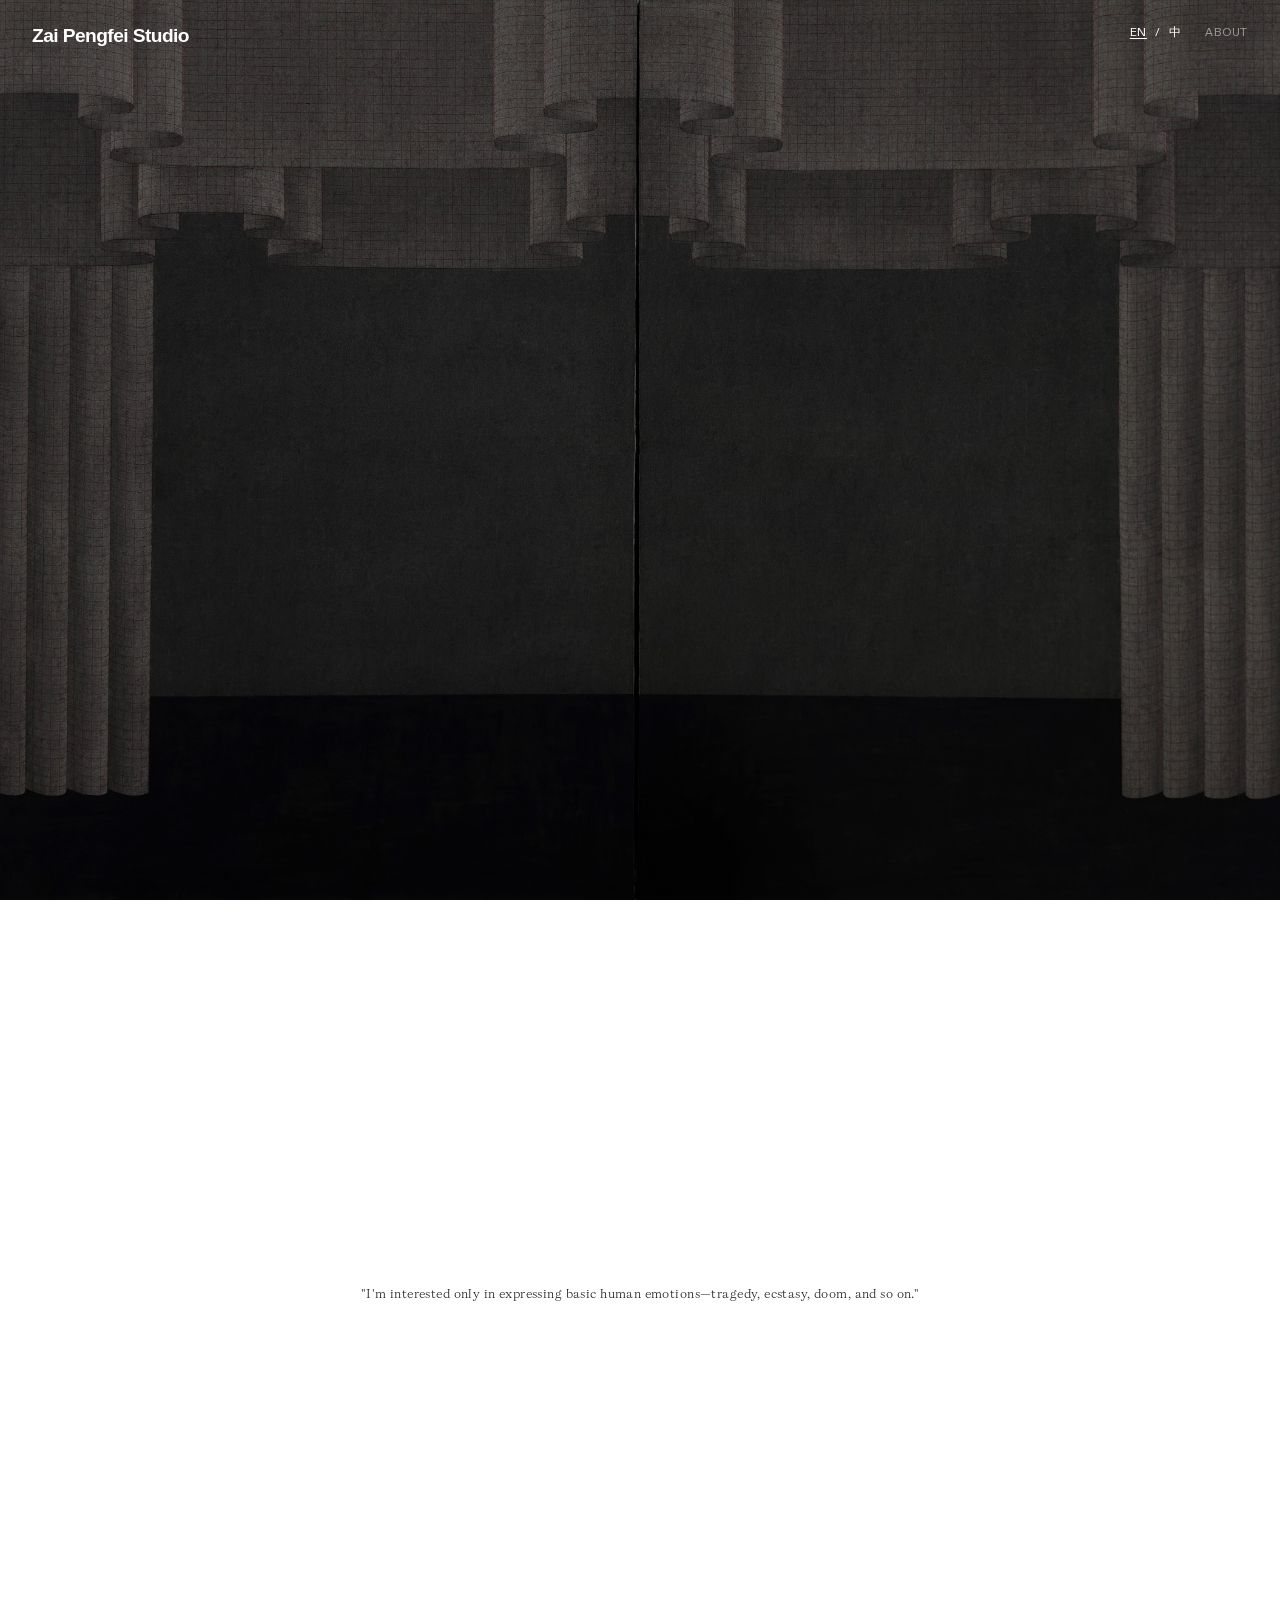
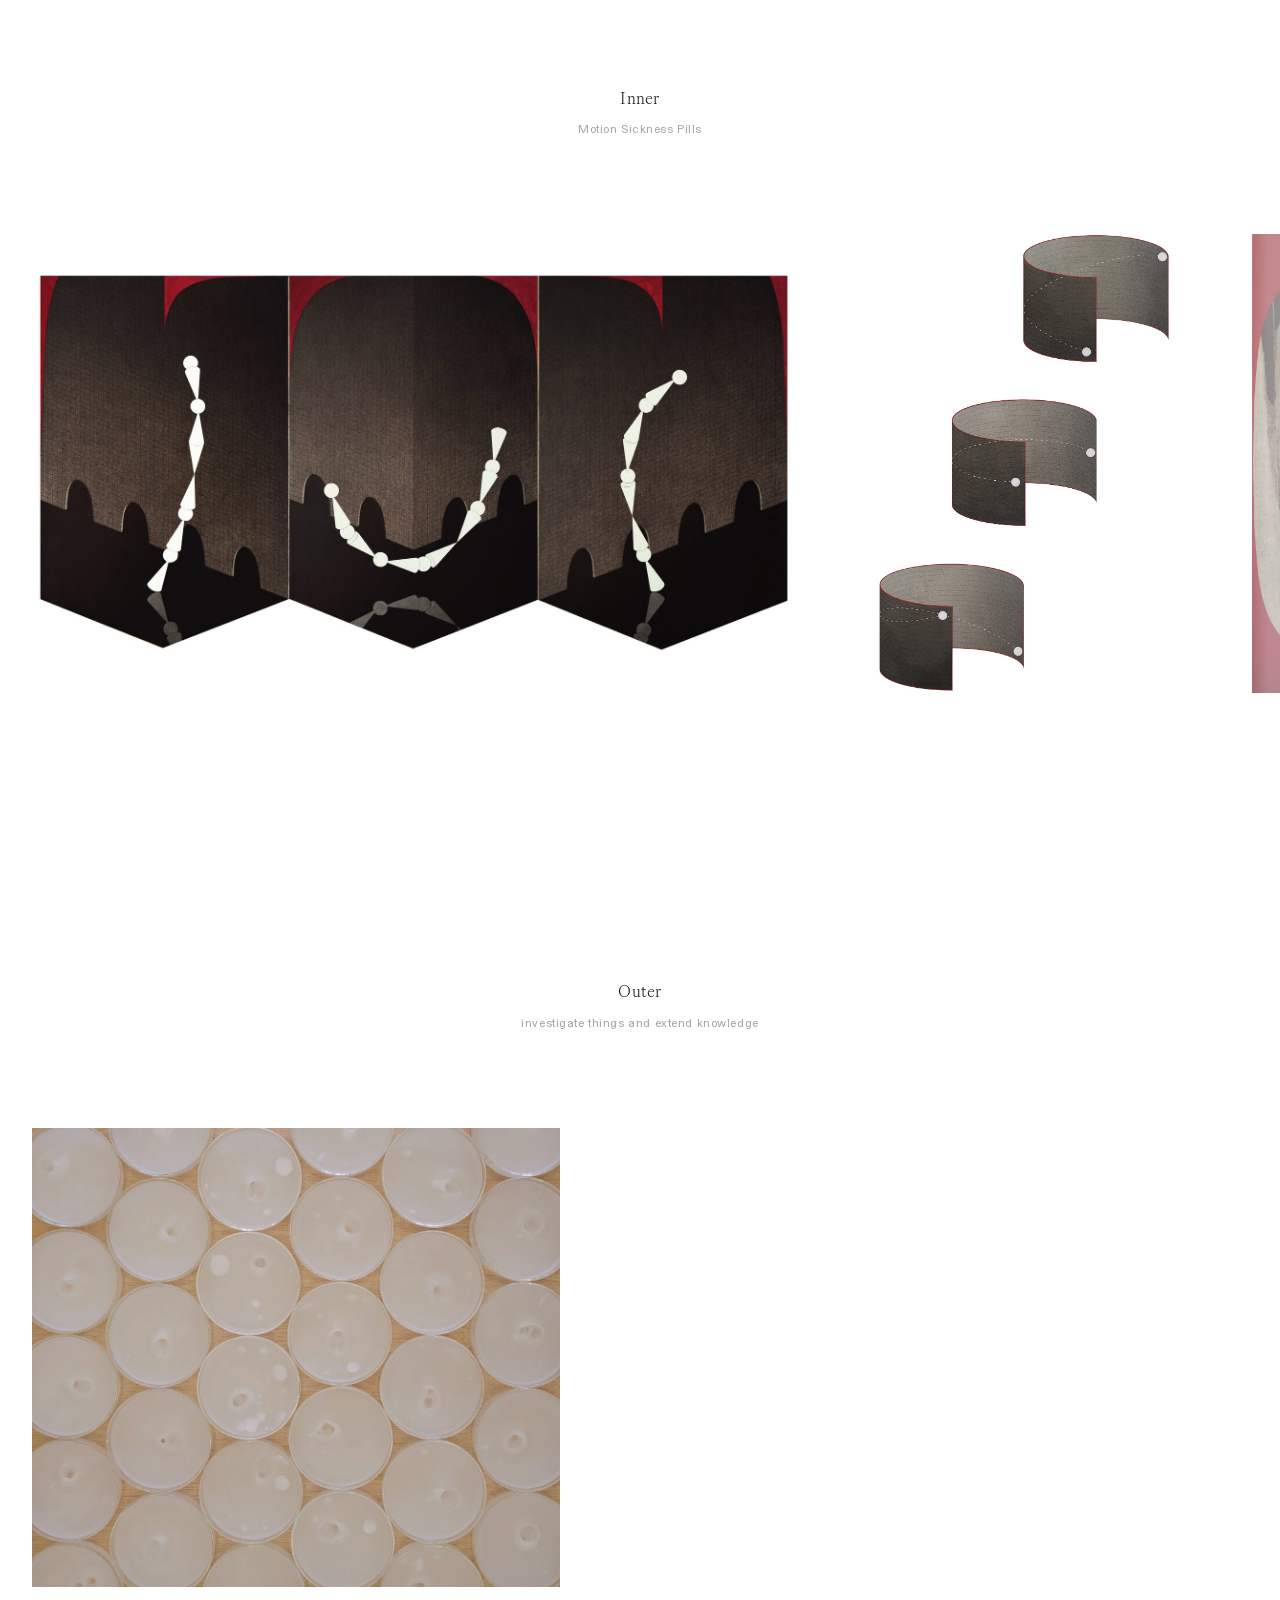
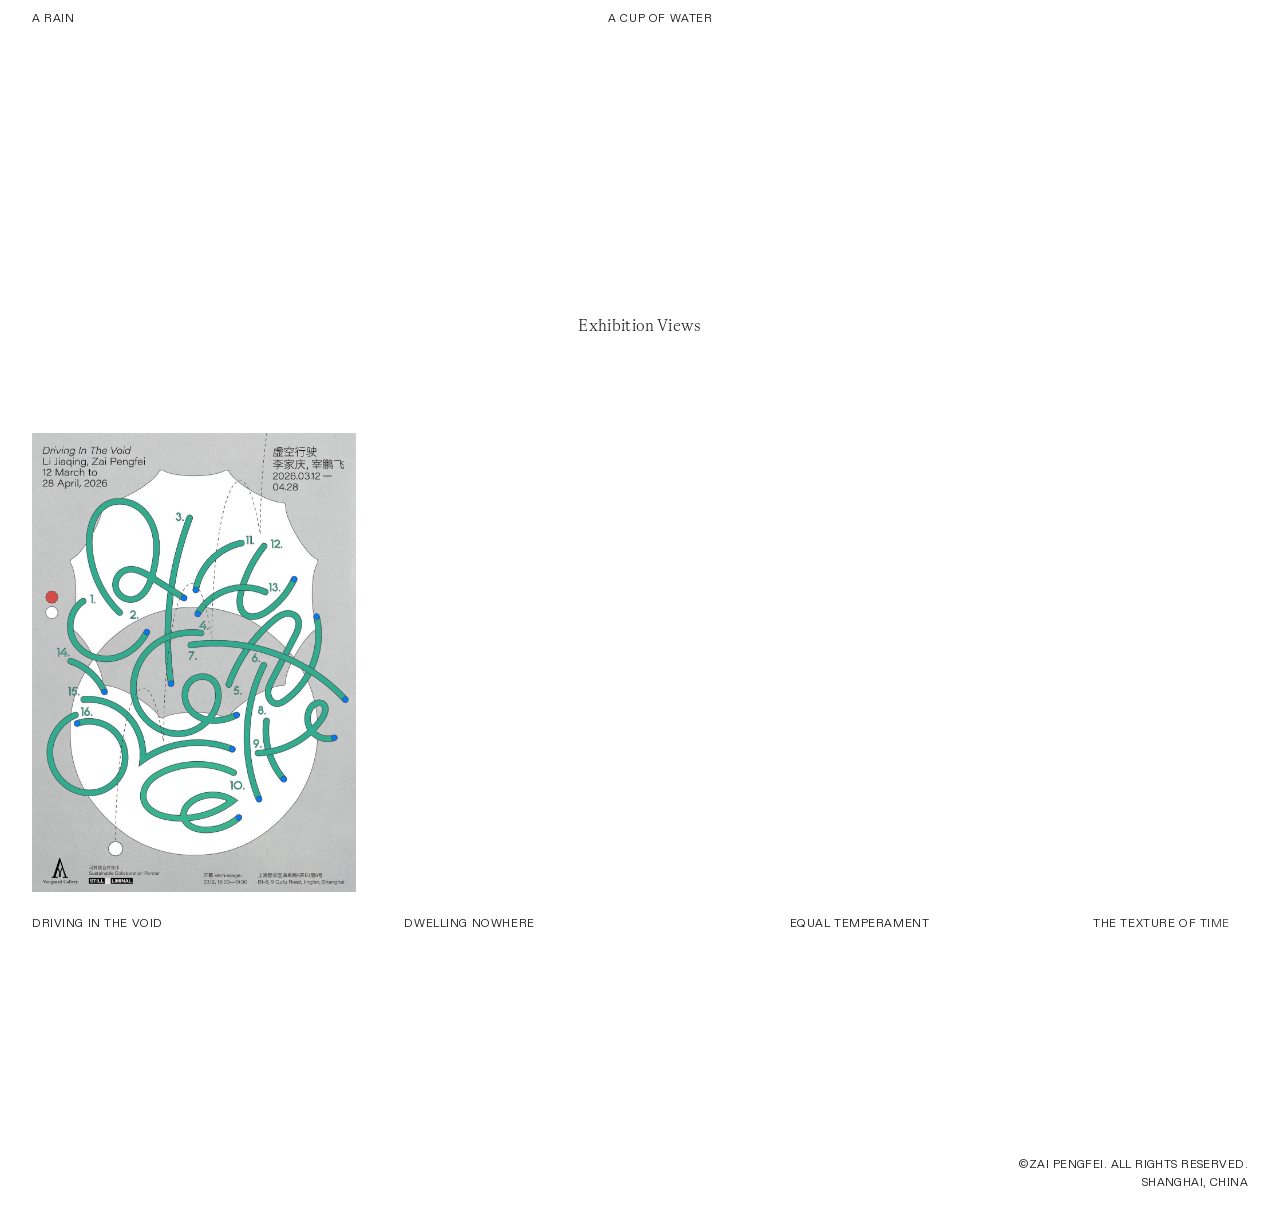
==== commit 9806da79: "Mobile: fullscreen centered gallery quote" ====
--- a/index.html
+++ b/index.html
@@ -489,7 +489,13 @@
 
       /* tighten the oversized fixed spacing */
       .section-label { margin: 7rem 0 3.5rem; }
-      .gallery-quote { margin: 6.5rem auto 6.5rem; }
+      .gallery-quote {
+        margin: 0 auto;
+        min-height: 100dvh;
+        display: flex;
+        align-items: center;
+        justify-content: center;
+      }
       .overlay-container { padding: 7rem 1.25rem; }
       .overlay-content { gap: 6rem; }
       .info-page { padding: 6rem 1.25rem 8rem; }
@@ -514,7 +520,13 @@
       .site-nav { padding: 1rem 1.25rem; }
       .nav-right { gap: 0.7rem; }
       .nav-right a { font-size: 0.68rem; }
-      .gallery-quote { margin: 5rem auto 5rem; }
+      .gallery-quote {
+        margin: 0 auto;
+        min-height: 100dvh;
+        display: flex;
+        align-items: center;
+        justify-content: center;
+      }
       .section-label { margin: 5rem 0 2.5rem; }
     }
 
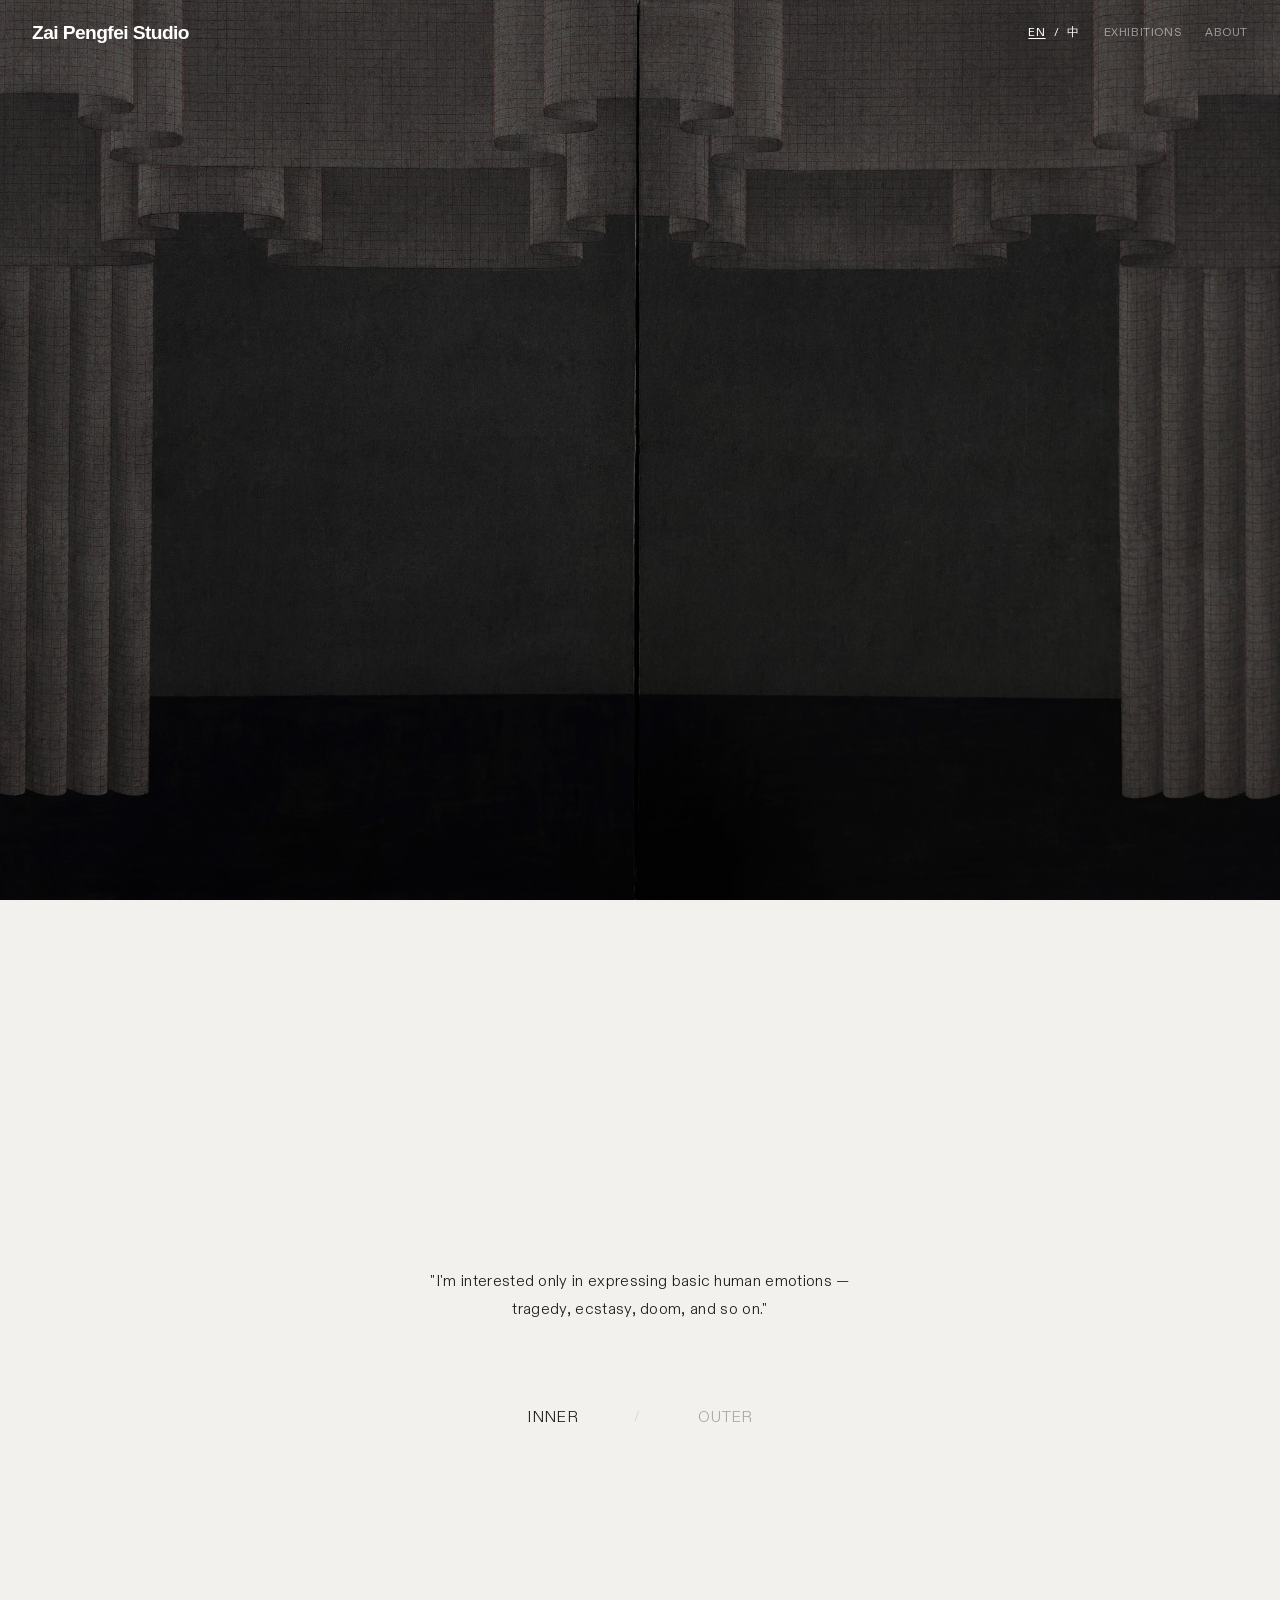
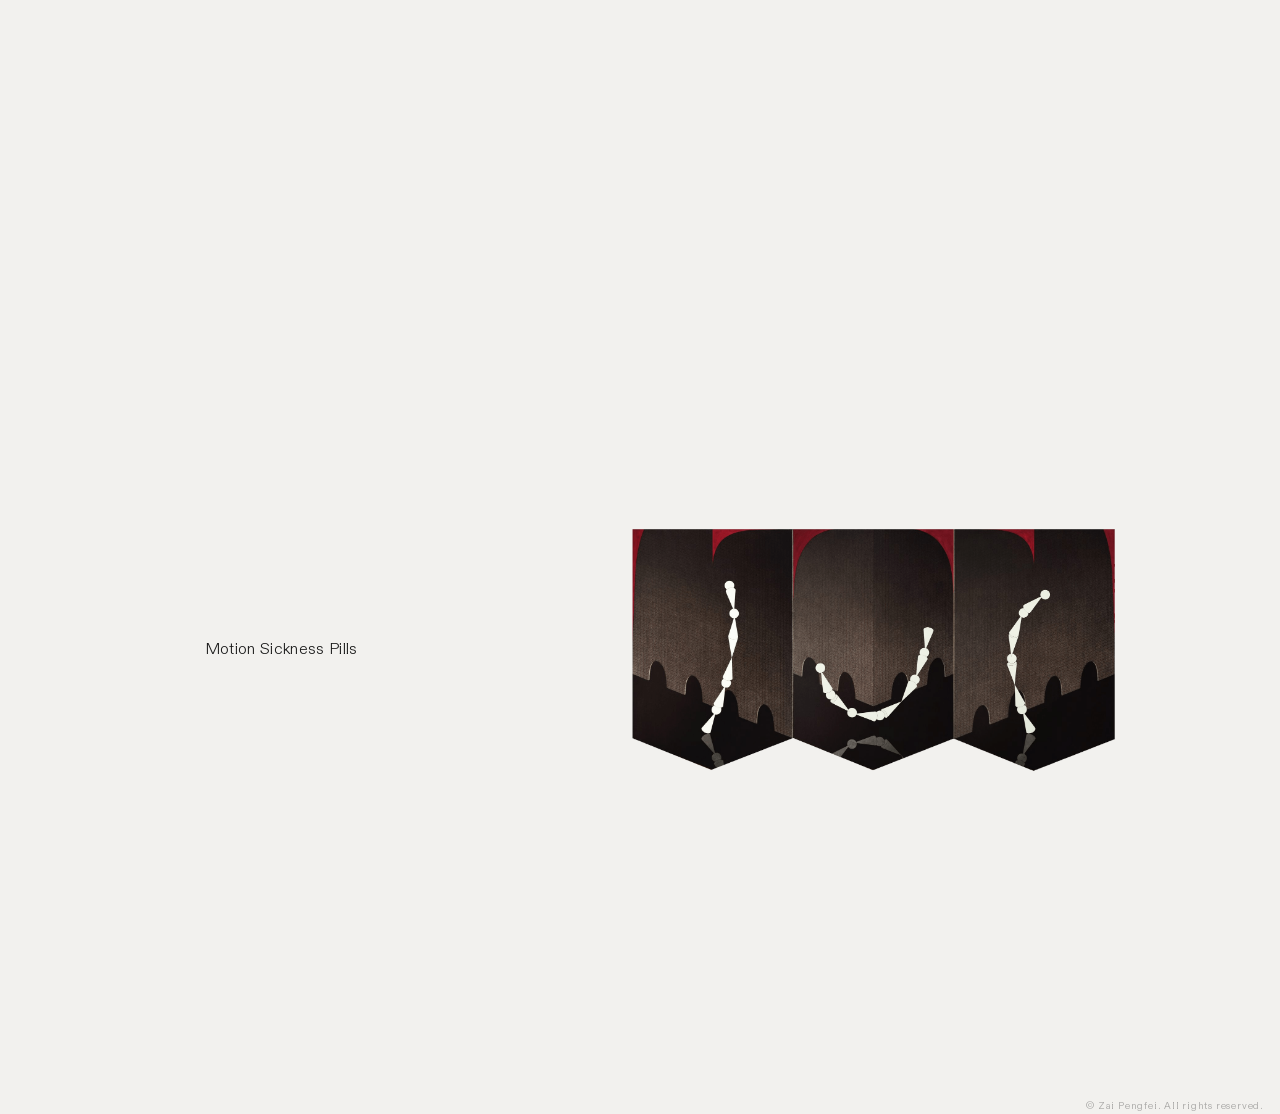
==== commit bb3e1307: "V2.0: 白墙画廊重构, 外篇新展厅, 详情页优化, 语言记忆, 海报响应式" ====
--- a/index.html
+++ b/index.html
@@ -48,7 +48,7 @@
       align-items: center;
       gap: 1.5rem;
     }
-    .nav-left { flex-direction: column; align-items: flex-start; gap: 0.2rem; }
+    .nav-left { gap: 0.2rem; }
     .nav-right a, .lang-toggle {
       font-family: "Diatype Mono Variable", monospace;
       font-size: 0.72rem;
@@ -65,8 +65,9 @@
       font-size: clamp(1.05rem, 1.5vw, 1.25rem);
       font-weight: 600;
       letter-spacing: -0.03em;
-      line-height: 1.2;
+      line-height: 1;
       color: #000000;
+      transform: translateY(-1px);
       transition: color 0.4s ease;
     }
     .nav-brand {
@@ -169,7 +170,7 @@
     .overlay-container {
       max-width: 85rem;
       margin: 0 auto;
-      padding: 10rem 2rem;
+      padding: 7rem 2rem;
     }
     .overlay-head {
       position: fixed;
@@ -201,7 +202,7 @@
     .overlay-content {
       display: flex;
       flex-direction: column;
-      gap: 12rem;
+      gap: 2rem;
     }
     .work-item {
       display: flex;
@@ -211,16 +212,17 @@
     }
     .work-item-images {
       width: 100%;
-      margin-bottom: 3rem;
+      margin-bottom: 2rem;
+      display: flex;
+      flex-direction: column;
+      align-items: center;
+      gap: 2.5rem;
     }
     .work-item-images img {
       max-width: 100%;
-      max-height: 85vh;
-      margin-bottom: 4rem;
+      max-height: 55vh;
       object-fit: contain;
       display: block;
-      margin-left: auto;
-      margin-right: auto;
     }
     .work-item-meta {
       font-family: "Diatype Variable", sans-serif;
@@ -234,218 +236,229 @@
     /* Language Toggle Visibility */
     html[lang="en"] .lang-zh { display: none !important; }
     html[lang="zh-CN"] .lang-en { display: none !important; }
-    
-    .section-label {
-      font-family: "Diatype Variable", "Helvetica", sans-serif;
-      font-size: 1.0rem;
+
+    /* White-cube gallery hall — the whole Inner section is one wall:
+       intro wall (full viewport) + gallery wall, same colour down to baseboard */
+    .hall-room {
+      position: relative;
+      z-index: 0;
+      background-color: #f2f1ee;
+    }
+
+    /* Wall photo pinned to the viewport: keeps its true proportions on
+       every screen (position:fixed works on iOS too, unlike
+       background-attachment:fixed). Content scrolls over it. */
+    .hall-bg {
+      position: fixed;
+      inset: 0;
+      z-index: -1;
+      background-color: #f2f1ee;
+      background-image: url("assets/images-web/beijing.jpg");
+      background-size: cover;
+      background-position: center center;
+      background-repeat: no-repeat;
+      pointer-events: none;
+    }
+
+    /* Section switch — quiet selector under the quote.
+       Two words, generous tracking, active vs inactive only. */
+    .hall-switch {
+      margin-top: 5rem;
+      display: flex;
+      align-items: center;
+      gap: 3.5rem;
+      font-family: "Diatype Variable", sans-serif;
+      font-size: 0.85rem;
       font-weight: 350;
+      letter-spacing: 0.14em;
+      text-transform: uppercase;
+      color: var(--fg);
+    }
+    .hall-switch-btn {
+      background: none;
+      border: none;
+      padding: 0;
+      cursor: pointer;
+      font-family: inherit;
+      font-size: inherit;
+      font-weight: inherit;
+      letter-spacing: inherit;
+      text-transform: inherit;
+      color: var(--fg);
+      opacity: 0.35;
+      transition: opacity 0.3s ease;
+    }
+    .hall-switch-btn:hover { opacity: 0.8; }
+    .hall-switch-btn.is-active { opacity: 1; }
+    .hall-switch-sep {
+      color: var(--fg-muted);
+      opacity: 0.4;
+    }
+
+    /* Quote band between hero and the gallery wall — same wall colour,
+       so the background switches only once (dark hero → wall).
+       Full viewport: a whole screen of whitespace with only the quote. */
+    .hall-quote {
+      display: flex;
+      flex-direction: column;
+      align-items: center;
+      justify-content: center;
+      text-align: center;
+      min-height: 100vh;
+      min-height: 100dvh;
+      padding: 8rem 2rem;
+    }
+    .hall-quote .lang-en {
+      font-family: "Diatype Variable", sans-serif;
+      font-size: 1rem;
+      font-weight: 300;
+      line-height: 1.75;
       letter-spacing: 0.02em;
       color: var(--fg);
-      margin: 14rem 0 6rem;
+      max-width: 40rem;
+    }
+    .hall-quote .lang-zh {
+      font-family: "Diatype Variable", sans-serif;
+      font-size: 0.8rem;
+      font-weight: 350;
+      line-height: 2;
+      letter-spacing: 0.08em;
+      color: var(--fg-soft);
+      margin-top: 1.2rem;
+      max-width: 30rem;
+    }
+
+    /* Fixed two-line break on wide screens; on narrow screens the spans
+       flow naturally (no odd forced breaks) */
+    .hall-quote .quote-a { display: block; }
+    .hall-quote .quote-b { display: inline; }
+
+    /* Wall text hung on the same wall as the works (section label) */
+    .gallery-text {
+      flex: 0 0 auto;
+      align-self: center;
+      color: var(--fg);
+    }
+    .gallery-text-label {
       text-align: center;
+      margin-right: 6rem;
+    }
+    .gallery-text-label .lang-en {
+      font-family: "Diatype Variable", sans-serif;
+      font-size: 1rem;
+      font-weight: 300;
+      line-height: 1.75;
+      letter-spacing: 0.02em;
+    }
+    .gallery-text-label .lang-en span,
+    .gallery-text-label .lang-zh span {
+      display: block;
+      font-family: "Diatype Variable", sans-serif;
+      font-size: 1rem;
+      font-weight: 300;
+      line-height: 1.75;
+      letter-spacing: 0.02em;
+      opacity: 0.55;
+      margin-top: 0.2rem;
+    }
+    .gallery-text-label .lang-zh {
+      font-family: "Diatype Variable", sans-serif;
+      font-size: 1rem;
+      font-weight: 300;
+      line-height: 1.75;
+      letter-spacing: 0.02em;
+    }
+    .gallery-wall {
+      position: relative;
       width: 100%;
-      line-height: 1.4;
-    }
-    .section-label .lang-en {
-      font-family: "Gaisyr", serif;
-      font-weight: 300;
-    }
-    .section-label.is-first { margin-top: 0; }
-    .section-label span {
-      display: block;
-      font-family: "Diatype Mono Variable", monospace;
-      font-size: 0.72rem;
-      font-weight: 400;
-      opacity: 0.4;
-      margin-top: 0.75rem;
-      letter-spacing: 0.05em;
-    }
-    
-    .inner-slider {
-      display: flex;
+      height: 100vh;
+      height: 100dvh;
       overflow-x: auto;
-      gap: 5rem;
-      width: 100%;
-      padding: 0 2rem 4rem;
+      overflow-y: hidden;
       scrollbar-width: none;
       -ms-overflow-style: none;
     }
-    .inner-slider::-webkit-scrollbar { display: none; }
-    
-    .inner-card {
+    .gallery-wall::-webkit-scrollbar { display: none; }
+
+    /* Scroll hint on the wall — near the baseboard, bottom-right;
+       appears once the wall fills the viewport, fades on interaction */
+    .gallery-hint {
+      position: fixed;
+      bottom: calc(4rem + 35px);
+      right: 1.5rem;
+      z-index: 20;
+      display: flex;
+      align-items: center;
+      gap: 0.6rem;
+      pointer-events: none;
+      opacity: 1;
+      transition: opacity 0.5s ease;
+    }
+    .gallery-hint.is-hidden { opacity: 0; }
+    .gallery-hint-arrow {
+      font-family: "Diatype Variable", sans-serif;
+      font-size: 0.6rem;
+      color: var(--fg-muted);
+      animation: hint-nudge 1.8s ease-in-out infinite;
+    }
+    .gallery-hint-label {
+      font-family: "Diatype Mono Variable", monospace;
+      font-size: 0.6rem;
+      text-transform: uppercase;
+      letter-spacing: 0.14em;
+      color: var(--fg-muted);
+    }
+    @keyframes hint-nudge {
+      0%, 100% { transform: translateX(0); }
+      50% { transform: translateX(5px); }
+    }
+
+    /* Copyright sits on the wall, bottom-right — no separate white band */
+    .hall-footer {
+      padding: 0 1rem 0 2rem;
+      line-height: 1.4;
+      text-align: right;
+      font-family: "Diatype Mono Variable", monospace;
+      font-size: 0.62rem;
+      letter-spacing: 0.08em;
+      color: var(--fg-muted);
+    }
+    .gallery-track {
+      position: relative;
+      display: flex;
+      align-items: center;
+      justify-content: center;
+      gap: 10.8rem;
+      height: 100%;
+      width: max-content;
+      padding: 0 16vw;
+    }
+    .gallery-piece {
       flex: 0 0 auto;
       cursor: pointer;
-      transition: opacity 0.3s ease;
-    }
-    .inner-card:hover { opacity: 0.7; }
-    .inner-card img {
-      height: 51vh;
-      width: auto;
-      max-width: 85vh;
-      object-fit: contain;
-      display: block;
-    }
-    .inner-card img.small-painting {
-      padding: 12.75vh 0;
-    }
-
-    .slider-wrap {
-      position: relative;
-    }
-    .slider-fade {
-      position: absolute;
-      top: 0;
-      right: 0;
-      bottom: 4rem;
-      width: 5rem;
-      z-index: 3;
-      background: linear-gradient(to right, rgba(255,255,255,0), rgba(255,255,255,0.5) 85%);
-      pointer-events: none;
-      opacity: 1;
-      transition: opacity 0.45s ease;
-    }
-    .slider-wrap:has(.inner-slider) .slider-fade { bottom: 4rem; }
-    .slider-wrap.is-at-end .slider-fade {
-      opacity: 0;
-    }
-
-    .outer-slider {
-      display: flex;
-      overflow-x: auto;
-      gap: 3rem;
-      width: 100%;
-      padding: 0 2rem 4rem;
-      scrollbar-width: none;
-      -ms-overflow-style: none;
-    }
-    .outer-slider::-webkit-scrollbar { display: none; }
-    
-    .outer-card {
-      flex: 0 0 auto;
-      cursor: pointer;
-      transition: opacity 0.3s ease;
-    }
-    .outer-card:hover { opacity: 0.7; }
-    .outer-card img {
-      height: 51vh;
-      width: auto;
-      max-width: 85vh;
-      object-fit: contain;
-      display: block;
-    }
-    .outer-info {
-      margin-top: 1.5rem;
-      font-family: "Diatype Mono Variable", monospace;
-      font-size: 0.72rem;
-      text-transform: uppercase;
-      letter-spacing: 0.05em;
-      line-height: 1.4;
-      color: var(--fg);
-    }
-    /* about / information styling */
-    .info-page {
-      padding: 14rem 2rem;
-      width: 100%;
-      scroll-margin-top: 15vh;
-    }
-    .bio-content {
-      display: grid;
-      grid-template-columns: 1fr 2.5fr;
-      gap: 4rem;
-      align-items: start;
-      scroll-margin-top: 15vh;
-    }
-    .bio-sidebar {
-      font-family: "Diatype Mono Variable", monospace;
-      font-size: 0.72rem;
-      text-transform: uppercase;
-      line-height: 1.4;
-      color: var(--fg);
-      position: sticky;
-      top: 15vh;
-    }
-    .bio-main {
-      font-family: "Diatype Variable", sans-serif;
-      font-size: 0.76rem;
-      line-height: 1.2;
-      color: var(--fg);
-      text-align: left;
-    }
-    .bio-item {
-      display: grid;
-      grid-template-columns: 5rem 1fr;
-      gap: 1.5rem;
-      margin-bottom: 0.2rem;
-    }
-    .bio-item-year {
-      font-family: "Diatype Mono Variable", monospace;
-      font-size: 0.72rem;
-      color: var(--fg);
-    }
-    .bio-item-text {
-      font-family: "Diatype Variable", sans-serif;
-      font-size: 0.76rem;
-      line-height: 1.2;
-    }
-    .bio-text-block {
-      margin-bottom: 0.8rem;
-    }
-
-    /* site footer adjustment */
-    .site-footer {
-      padding: 10rem 2rem 1.5rem;
-      display: flex;
-      justify-content: flex-end;
-      text-align: right;
-    }
-    .footer-right {
-      font-family: "Diatype Mono Variable", monospace;
-      font-size: 0.72rem;
-      text-transform: uppercase;
-      color: var(--fg);
-      line-height: 1.5;
-    }
-
-    .contact-list {
+      transition: opacity 0.3s ease, transform 0.3s ease;
+      z-index: 1;
       display: flex;
       flex-direction: column;
-      gap: 0.8rem;
-    }
-    .contact-list a {
-      color: var(--fg);
-      text-decoration: none;
-      font-family: "Diatype Variable", sans-serif;
-      font-size: 0.76rem;
-      line-height: 1.2;
-      transition: opacity 0.3s ease;
-    }
-    .contact-list a:hover {
-      opacity: 0.6;
-      text-decoration: underline;
-      text-underline-offset: 4px;
-    }
-
-    .gallery-quote {
+      align-items: center;
+    }
+    .gallery-piece:hover { opacity: 0.85; transform: translateY(-4px); }
+    .gallery-piece img {
+      display: block;
+      object-fit: contain;
+    }
+    /* caption under a piece — quiet museum label, centred on the image */
+    .gallery-caption {
+      margin-top: 1.2rem;
+      width: 100%;
       text-align: center;
-      margin: 24rem auto 24rem; /* generous breathing room on both sides */
-      max-width: 48rem;
-      padding: 0 2rem;
-    }
-    .gallery-quote .lang-en {
-      font-family: "Gaisyr", serif;
-      font-size: 0.82rem;
-      font-weight: 300;
-      line-height: 1.5;
-      color: var(--fg);
-    }
-    .gallery-quote .lang-zh {
-      font-family: "Diatype Variable", sans-serif;
-      font-size: 0.82rem;
-      font-weight: 350;
-      line-height: 1.8;
-      color: var(--fg-soft);
-      letter-spacing: 0.05em;
-    }
+      font-family: "Diatype Mono Variable", monospace;
+      font-size: 0.62rem;
+      letter-spacing: 0.08em;
+      line-height: 1.6;
+      color: var(--fg-muted);
+    }
+    .gallery-caption span { display: block; }
 
     /* lightbox */
     .lightbox {
@@ -471,48 +484,34 @@
 
     @media (max-width: 820px) {
       .nav-right { gap: 0.85rem; font-size: 0.95rem; }
-      .info-page { padding-top: 5rem; }
-
-      /* about → single column */
-      .bio-content {
-        grid-template-columns: 1fr;
-        gap: 2.5rem;
-      }
-      .bio-sidebar {
-        position: static;
-        top: auto;
-      }
-      .bio-item {
-        grid-template-columns: 3.5rem 1fr;
-        gap: 1rem;
-      }
 
       /* tighten the oversized fixed spacing */
-      .section-label { margin: 7rem 0 3.5rem; }
-      .gallery-quote {
-        margin: 0 auto;
-        min-height: 100dvh;
-        display: flex;
-        align-items: center;
-        justify-content: center;
-      }
+      .hall-quote { min-height: 100vh; min-height: 100dvh; padding: 5rem 1.5rem; }
+      .hall-quote .lang-en { font-size: 0.95rem; }
+      .hall-quote .lang-zh { font-size: 0.78rem; }
+      .hall-switch { margin-top: 3rem; gap: 2.5rem; font-size: 0.8rem; }
+      /* narrow screens: quote stays split at the dash (a on line 1, b on line 2) */
+      .hall-quote .quote-a { display: block; }
+      .hall-quote .quote-b { display: inline; }
       .overlay-container { padding: 7rem 1.25rem; }
-      .overlay-content { gap: 6rem; }
-      .info-page { padding: 6rem 1.25rem 8rem; }
-      .site-footer { padding: 6rem 1.25rem 1.25rem; }
-
-      /* sliders — smaller image height on phones */
-      .inner-card img, .outer-card img {
-        height: 38vh;
-        max-width: 92vw;
-      }
-      .inner-card img.small-painting {
-        padding: 9.5vh 0;
-      }
-      .inner-slider, .outer-slider {
-        gap: 2.5rem;
-        padding: 0 1.25rem 4rem;
-      }
+      .overlay-content { gap: 1.5rem; }
+
+      /* gallery wall — full viewport on phones */
+      .gallery-wall {
+        height: 100vh;
+        height: 100dvh;
+      }
+      .gallery-track {
+        gap: 5.4rem;
+        padding: 0 30vw;
+      }
+      .gallery-piece img {
+        max-width: 82vw;
+        max-height: 58vh;
+      }
+      /* raise hint & copyright off the very edge on mobile */
+      .gallery-hint { bottom: calc(4rem + 45px); }
+      .hall-footer { padding: 0 1rem 10px 2rem; }
     }
 
     @media (max-width: 480px) {
@@ -520,14 +519,15 @@
       .site-nav { padding: 1rem 1.25rem; }
       .nav-right { gap: 0.7rem; }
       .nav-right a { font-size: 0.68rem; }
-      .gallery-quote {
-        margin: 0 auto;
-        min-height: 100dvh;
-        display: flex;
-        align-items: center;
-        justify-content: center;
-      }
-      .section-label { margin: 5rem 0 2.5rem; }
+      .hall-quote { min-height: 100vh; min-height: 100dvh; padding: 4rem 1.25rem; }
+      .hall-quote .lang-en { font-size: 0.9rem; }
+      .hall-quote .lang-zh { font-size: 0.75rem; }
+      .gallery-wall { height: 100vh; height: 100dvh; }
+      .gallery-track { gap: 4.8rem; padding: 0 34vw; }
+      .gallery-piece img {
+        max-width: 80vw;
+        max-height: 52vh;
+      }
     }
 
     /* image protection */
@@ -551,6 +551,7 @@
         <span>/</span>
         <span data-lang="zh">中</span>
       </div>
+      <a href="exhibitions.html" style="opacity: 0.5;">EXHIBITIONS</a>
       <a href="about.html" style="opacity: 0.5;">ABOUT</a>
     </nav>
   </header>
@@ -567,242 +568,33 @@
 
 
       <div class="gallery-preview">
-        <div class="gallery-quote">
-          <div class="lang-en">
-            "I'm interested only in expressing basic human emotions—tragedy, ecstasy, doom, and so on."
-          </div>
-          <div class="lang-zh">
-            "我感兴趣的只在于表达基本的人类情感——悲剧、狂喜、厄运等等。"
-          </div>
-        </div>
-        <div class="section-label is-first">
-          <div class="lang-en">
-            Inner
-            <span>Motion Sickness Pills</span>
-          </div>
-          <div class="lang-zh">
-            内篇
-            <span>《晕车药》</span>
-          </div>
-        </div>
-        <div class="slider-wrap">
-          <div class="inner-slider" id="inner-slider">
-          <div class="inner-card">
-            <img loading="lazy" decoding="async" src="assets/images-web/page_05_1.jpeg" alt="">
-          </div>
-          <div class="inner-card">
-            <img loading="lazy" decoding="async" src="assets/images-web/page_06.jpg" alt="">
-          </div>
-          <div class="inner-card">
-            <img loading="lazy" decoding="async" src="assets/images-web/page_07_1.jpeg" alt="">
-          </div>
-          <div class="inner-card">
-            <img loading="lazy" decoding="async" src="assets/images-web/page_08.jpeg" alt="">
-          </div>
-          <div class="inner-card">
-            <img loading="lazy" decoding="async" src="assets/images-web/page_09.jpg" alt="">
-          </div>
-          <div class="inner-card">
-            <img loading="lazy" decoding="async" src="assets/images-web/page_10.jpg" alt="">
-          </div>
-          <div class="inner-card">
-            <img loading="lazy" decoding="async" src="assets/images-web/page_12.jpeg" alt="">
-          </div>
-          <div class="inner-card">
-            <img loading="lazy" decoding="async" src="assets/images-web/page_13_1.jpeg" alt="">
-          </div>
-          <div class="inner-card">
-            <img loading="lazy" decoding="async" src="assets/images-web/page_13_2.jpeg" alt="">
-          </div>
-          <div class="inner-card">
-            <img loading="lazy" decoding="async" src="assets/images-web/page_13_3.jpeg" alt="">
-          </div>
-          <div class="inner-card">
-            <img loading="lazy" decoding="async" src="assets/images-web/page_14_1.jpeg" alt="">
-          </div>
-          <div class="inner-card">
-            <img loading="lazy" decoding="async" src="assets/images-web/page_15_1.jpeg" alt="">
-          </div>
-          <div class="inner-card">
-            <img loading="lazy" decoding="async" src="assets/images-web/page_16_1.jpeg" alt="">
-          </div>
-          <div class="inner-card">
-            <img loading="lazy" decoding="async" src="assets/images-web/page_17_1.jpeg" alt="">
-          </div>
-          <div class="inner-card">
-            <img loading="lazy" decoding="async" src="assets/images-web/page_19_1.jpeg" alt="">
-          </div>
-          <div class="inner-card">
-            <img loading="lazy" decoding="async" src="assets/images-web/page_20.jpeg" alt="">
-          </div>
-          <div class="inner-card">
-            <img loading="lazy" decoding="async" src="assets/images-web/page_21_1.jpeg" alt="">
-          </div>
-          <div class="inner-card">
-            <img loading="lazy" decoding="async" src="assets/images-web/page_22_1.jpeg" alt="">
-          </div>
-          <div class="inner-card">
-            <img loading="lazy" decoding="async" src="assets/images-web/page_23.jpeg" alt="">
-          </div>
-          <div class="inner-card">
-            <img loading="lazy" decoding="async" src="assets/images-web/page_24_1.jpeg" alt="">
-          </div>
-          <div class="inner-card">
-            <img loading="lazy" decoding="async" src="assets/images-web/page_26_1.jpeg" alt="" class="small-painting">
-          </div>
-          <div class="inner-card">
-            <img loading="lazy" decoding="async" src="assets/images-web/page_26_2.jpeg" alt="" class="small-painting">
-          </div>
-          <div class="inner-card">
-            <img loading="lazy" decoding="async" src="assets/images-web/page_26_3.jpeg" alt="" class="small-painting">
-          </div>
-          <div class="inner-card">
-            <img loading="lazy" decoding="async" src="assets/images-web/page_26_4.jpeg" alt="" class="small-painting">
-          </div>
-          <div class="inner-card">
-            <img loading="lazy" decoding="async" src="assets/images-web/page_27_1.jpeg" alt="" class="small-painting">
-          </div>
-          <div class="inner-card">
-            <img loading="lazy" decoding="async" src="assets/images-web/page_27_2.jpeg" alt="" class="small-painting">
-          </div>
-          <div class="inner-card">
-            <img loading="lazy" decoding="async" src="assets/images-web/page_27_3.jpeg" alt="" class="small-painting">
-          </div>
-          <div class="inner-card">
-            <img loading="lazy" decoding="async" src="assets/images-web/page_27_4.jpeg" alt="" class="small-painting">
-          </div>
-          <div class="inner-card">
-            <img loading="lazy" decoding="async" src="assets/images-web/page_27_5.jpeg" alt="" class="small-painting">
-          </div>
-          <div class="inner-card">
-            <img loading="lazy" decoding="async" src="assets/images-web/page_27_6.jpeg" alt="" class="small-painting">
-          </div>
-          <div class="inner-card">
-            <img loading="lazy" decoding="async" src="assets/images-web/page_28_1.jpeg" alt="">
-          </div>
-          <div class="inner-card">
-            <img loading="lazy" decoding="async" src="assets/images-web/page_30_1.jpeg" alt="">
-          </div>
-          <div class="inner-card">
-            <img loading="lazy" decoding="async" src="assets/images-web/page_31_1.jpeg" alt="">
-          </div>
-          <div class="inner-card">
-            <img loading="lazy" decoding="async" src="assets/images-web/page_32_1.jpeg" alt="">
-          </div>
-          </div>
-          <div class="slider-fade" aria-hidden="true"></div>
-        </div>
-
-        <div class="section-label">
-          <div class="lang-en">
-            Outer
-            <span>investigate things and extend knowledge</span>
-          </div>
-          <div class="lang-zh">
-            外篇
-            <span>《格物致知》</span>
-          </div>
-        </div>
-        <div class="slider-wrap">
-          <div class="outer-slider">
-          <div class="outer-card" onclick="openOverlay('a-rain')">
-            <img loading="lazy" decoding="async" src="assets/images-web/page_34_1.jpeg" alt="">
-            <div class="outer-info">
-              <span class="lang-en">A Rain</span>
-              <span class="lang-zh">一场雨</span>
+        <div class="hall-room">
+          <div class="hall-bg" aria-hidden="true"></div>
+          <div class="hall-quote">
+            <div class="lang-en"><span class="quote-a">"I'm interested only in expressing basic human emotions —</span><span class="quote-b">tragedy, ecstasy, doom, and so on."</span></div>
+            <div class="lang-zh"><span class="quote-a">"我感兴趣的只在于表达基本的人类情感——</span><span class="quote-b">悲剧、狂喜、厄运等等。"</span></div>
+            <div class="hall-switch">
+              <button type="button" class="hall-switch-btn is-active" data-view="inner">
+                <span class="lang-en">Inner</span><span class="lang-zh">内篇</span>
+              </button>
+              <span class="hall-switch-sep" aria-hidden="true">/</span>
+              <button type="button" class="hall-switch-btn" data-view="outer">
+                <span class="lang-en">Outer</span><span class="lang-zh">外篇</span>
+              </button>
             </div>
           </div>
-          <div class="outer-card" onclick="openOverlay('a-cup-of-water')">
-            <img loading="lazy" decoding="async" src="assets/images-web/page_35_1.jpeg" alt="">
-            <div class="outer-info">
-              <span class="lang-en">A Cup of Water</span>
-              <span class="lang-zh">一杯水</span>
-            </div>
+          <div class="gallery-wall" id="inner-gallery" aria-label="Gallery"></div>
+          <div class="gallery-hint" id="gallery-hint" aria-hidden="true">
+            <span class="gallery-hint-arrow">→</span>
+            <span class="gallery-hint-label">
+              <span class="lang-en">scroll</span><span class="lang-zh">滑动</span>
+            </span>
           </div>
-          <div class="outer-card" onclick="openOverlay('falling-paper')">
-            <img loading="lazy" decoding="async" src="assets/images-web/page_38_1.jpeg" alt="">
-            <div class="outer-info">
-              <span class="lang-en">A Piece of Paper Falling</span>
-              <span class="lang-zh">一张纸的飘落</span>
-            </div>
-          </div>
-          <div class="outer-card" onclick="openOverlay('sisyphus')">
-            <img loading="lazy" decoding="async" src="assets/images-web/page_40_1.jpg" alt="">
-            <div class="outer-info">
-              <span class="lang-en">Sisyphus</span>
-              <span class="lang-zh">西西弗斯</span>
-            </div>
-          </div>
-          <div class="outer-card" onclick="openOverlay('driving-void')">
-            <img loading="lazy" decoding="async" src="assets/images-web/page_41_1.jpeg" alt="">
-            <div class="outer-info">
-              <span class="lang-en">Driving in the Void</span>
-              <span class="lang-zh">虚空行驶</span>
-            </div>
-          </div>
-          <div class="outer-card" onclick="openOverlay('diapers')">
-            <img loading="lazy" decoding="async" src="assets/images-web/page_43.jpg" alt="">
-            <div class="outer-info">
-              <span class="lang-en">Diapers</span>
-              <span class="lang-zh">纸尿裤</span>
-            </div>
-          </div>
-          </div>
-          <div class="slider-fade" aria-hidden="true"></div>
-        </div>
-
-        <div class="section-label">
-          <div class="lang-en">
-            Exhibition Views
-          </div>
-          <div class="lang-zh">
-            展览现场
-          </div>
-        </div>
-        <div class="slider-wrap">
-          <div class="outer-slider">
-          <div class="outer-card" onclick="openOverlay('exh-driving-void')">
-            <img loading="lazy" decoding="async" src="assets/images-web/zl_post1_xukong.JPG" alt="">
-            <div class="outer-info">
-              <span class="lang-en">Driving in the Void</span>
-              <span class="lang-zh">虚空行驶</span>
-            </div>
-          </div>
-          <div class="outer-card" onclick="openOverlay('exh-dwelling-nowhere')">
-            <img loading="lazy" decoding="async" src="assets/images-web/zl_post2_wuzhu.JPG" alt="">
-            <div class="outer-info">
-              <span class="lang-en">Dwelling Nowhere</span>
-              <span class="lang-zh">无住</span>
-            </div>
-          </div>
-          <div class="outer-card" onclick="openOverlay('exh-equal-temperament')">
-            <img loading="lazy" decoding="async" src="assets/images-web/zl_post3_pingjunlv.JPG" alt="">
-            <div class="outer-info">
-              <span class="lang-en">Equal Temperament</span>
-              <span class="lang-zh">平均律</span>
-            </div>
-          </div>
-          <div class="outer-card" onclick="openOverlay('exh-texture-time')">
-            <img loading="lazy" decoding="async" src="assets/images-web/zl_post4_shijian.JPG" alt="">
-            <div class="outer-info">
-              <span class="lang-en">The Texture of Time</span>
-              <span class="lang-zh">时间织体</span>
-            </div>
-          </div>
-          </div>
-          <div class="slider-fade" aria-hidden="true"></div>
+          <div class="hall-footer">© Zai Pengfei. All rights reserved.</div>
         </div>
       </div>
     </section>
   </main>
-
-  <footer class="site-footer">
-    <div class="footer-right">
-      ©ZAI PENGFEI. ALL RIGHTS RESERVED.<br>
-      SHANGHAI, CHINA
-    </div>
-  </footer>
-
 
   <div class="overlay-root" id="overlay-root" data-od-id="project-overlay" aria-hidden="true">
     <div class="overlay-head">
@@ -835,7 +627,7 @@
         displayName: "Zai Pengfei",
         email: "zai.p.f1994@gmail.com",
         bioZh: "宰鹏飞\n生于1994，扬州，中国。现居上海。\n2019年毕业于奥斯陆Rønningen folkehøgskoley艺术专业。\n2017年毕业于云南大学艺术与设计学院绘画系第二工作室。\n\n个展：\n2026\n虚空行驶，Vanguard Gallery，上海（双个展）\n2024\n平均律，百空间，上海\n时间织体，仚東堂，北京\n2023\n从“崩溃开始”到“晕车药”，HEYAN'ER GALLRY，上海\n2020\n无物，TCG诺地卡，昆明\n\n部分展览：\n2026\n巴塞尔艺术展，Vanguard Gallery，香港\n所多玛一百二十天，南柯画廊，上海\n无住，DOSE画廊，上海\n收束与回声，韵美术馆，云南\n2025\n轻功，Vanguard Gallery，上海\n幻醒，宁波美术馆，宁波\n大断裂：末世未来考古学，杭州中心美术馆，杭州\n2024\n相似游戏，DOSE画廊，上海\n离析，一起画廊，合肥\n出发层，Third Street Gallery，上海\n即兴判断，木曦画廊，上海\n2023\n动态刷新，四川美术学院美术馆，重庆\n浮于海，ATTN关注画廊，广州\n风景后，CGK昆明当代美术馆，昆明\n2022\n对白驻留艺术家双个展，泰艺术中心，上海\n一隅三生2022草场地青年艺术家群展，北京草场地，北京\n2019\n创造，Røna，奥斯陆\n2017\n11+1艺术展，TCG诺地卡，昆明\n2016\n中国南亚东南亚国际美术展，云南省美术馆，昆明",
-        bioEn: "Zai Pengfei\nBorn in 1994, Yangzhou, China. Live in Shanghai.\nGraduated from Rønningen folkehøgskole in Oslo, in 2019.\nGraduated from the college of art and design of Yunnan university, in 2017.\n\nSolo Exhibitions：\n2026\nDriving in the Void, Vanguard Gallery, Shanghai\n2024\nEqual Temperament, Baiwork, Shanghai\nThe Texture of Time, SANTO HALL, Beijing\n2023\nWhen The Crash Happened & Motion Sickness Pills, HEYAN'ER GALLRY, Shanghai\n2020\nEmpty World, TCG Nordic, Kunming\n\nSelect Exhibitions：\n2026\nArtBasel, Vanguard, Gallery, Hongkong\n120 DAYS OF SODOM，Nan Ke Gallery，Shanghai\nDwelling Nowhere, DOSE Gallery, Shanghai\nCONVERGENCE AND ECHO，YUN Museum，Yunnan\n2025\nKongfu Ligntness，Vanguard Gallery，Shanghai\nA False Awakening, Ningbo Museum of Art, Ningbo\nArchaeologist, Central Art Museum, Hangzhou\n2024\nResemblance Game, DOSE Gallery, Shanghai\nDissociation-analysis, Together Gallery, Hefei\nDeparture Level, Third Street Gallery, Shanghai\nINTUITION, MOODSEA Gallery, Shanghai\n2023\nDYNAMIC REFRESH, Art Museum of Sichuan Fine Arts Institute, Chongqing\nADTIFT, ATTN GALLERY, Guangzhou\nAfter Land-scape, CGK, Kunming\n2022\nDialogue Art-in-Residence Double Solo Exhibition, Tai Art Center, Shanghai\nA Corner Garden With Light, Cao Chang Di International Art village, Beijing\n2019\nCreate, Røna, Oslo\n2017\n11+1 Art Exhibition, TCG Nordica, Kunming\n2016\nChina.South Asia.Southeast Asia International Art Festival, Yunnan Fine Art Museum, Kunming",
+        bioEn: "Zai Pengfei\nBorn in 1994, Yangzhou, China. Live in Shanghai.\nGraduated from Rønningen folkehøgskole in Oslo, in 2019.\nGraduated from the college of art and design of Yunnan university, in 2017.\n\nSolo Exhibitions：\n2026\nDriving in the Void, Vanguard Gallery, Shanghai\n2024\nEqual Temperament, Baiwork, Shanghai\nThe Texture of Time, SANTO HALL, Beijing\n2023\nWhen The Crash Happened & Motion Sickness Pills, HEYAN'ER GALLRY, Shanghai\n2020\nEmpty World, TCG Nordic, Kunming\n\nSelect Exhibitions：\n2026\nArtBasel, Vanguard Gallery, Hongkong\n120 DAYS OF SODOM，Nan Ke Gallery，Shanghai\nDwelling Nowhere, DOSE Gallery, Shanghai\nCONVERGENCE AND ECHO，YUN Museum，Yunnan\n2025\nKongfu Ligntness，Vanguard Gallery，Shanghai\nA False Awakening, Ningbo Museum of Art, Ningbo\nArchaeologist, Central Art Museum, Hangzhou\n2024\nResemblance Game, DOSE Gallery, Shanghai\nDissociation-analysis, Together Gallery, Hefei\nDeparture Level, Third Street Gallery, Shanghai\nINTUITION, MOODSEA Gallery, Shanghai\n2023\nDYNAMIC REFRESH, Art Museum of Sichuan Fine Arts Institute, Chongqing\nADTIFT, ATTN GALLERY, Guangzhou\nAfter Land-scape, CGK, Kunming\n2022\nDialogue Art-in-Residence Double Solo Exhibition, Tai Art Center, Shanghai\nA Corner Garden With Light, Cao Chang Di International Art village, Beijing\n2019\nCreate, Røna, Oslo\n2017\n11+1 Art Exhibition, TCG Nordica, Kunming\n2016\nChina.South Asia.Southeast Asia International Art Festival, Yunnan Fine Art Museum, Kunming",
         copyright: "© ZAI PENGFEI. ALL RIGHTS RESERVED."
       },
       projects: [],
@@ -895,47 +687,81 @@
       SITE.overlayKey = id;
       SITE.overlayIndex = targetIndex;
       const card = $("#overlay-card");
-      const itemsHtml = (data.items || []).map((item, idx) => {
-        const imgs = (item.images || []).map((src) => 
-          `<img src="${esc(src)}" alt="" loading="lazy" data-full="${esc(src)}" />`
-        ).join("");
-        
-        const metaParts = [
-          enZhPart(item.title, item, "titleEn", "title"),
-          item.specs,
-          enZhPart(item.media, item, "mediaEn", "media"),
-          item.year
-        ].filter(Boolean);
-        
-        return `
-          <div class="work-item" id="item-${id}-${idx}">
-            <header class="work-item-header" style="text-align: left; width: 100%; margin-bottom: 8rem;">
-              <h1 style="font-family: 'Diatype Variable', sans-serif; font-size: 0.95rem; font-weight: 450; margin-bottom: 2rem; letter-spacing: -0.01em;">${esc(enZhPart(item.title, item, "titleEn", "title"))}</h1>
-              <div style="font-family: 'Diatype Variable', sans-serif; font-size: 0.78rem; line-height: 1.7; color: var(--fg-soft); white-space: pre-line; max-width: 38rem;">${esc(langPart(item.statement))}</div>
-            </header>
-            
-            <div class="work-item-images">${imgs}</div>
-            
-            <footer class="work-item-meta" style="text-align: left; width: 100%; margin-top: 2rem;">
-              <div style="font-family: 'Diatype Mono Variable', monospace; font-size: 0.65rem; line-height: 2; color: var(--fg-muted); text-transform: uppercase;">
-                ${metaParts.slice(1).map(p => `<div>${esc(p)}</div>`).join("")}
-              </div>
-            </footer>
-          </div>
-        `;
-      }).join("");
-      card.innerHTML = itemsHtml;
+      // show only the selected work (one piece per screen)
+      const item = (data.items || [])[targetIndex];
+      if (!item) return;
+      const idx = targetIndex;
+      // Detail-page image list (wall overrides don't apply here unless set):
+      // diapers drops its first image; sisyphus uses the transparent png.
+      // Multi-item works (e.g. falling-paper: No.1 / No.2-14 / No.28-40)
+      // show every item's image stacked together.
+      let imgsSrc = (item.images || []).slice();
+      if (id === "falling-paper") {
+        imgsSrc = (data.items || []).reduce((acc, it) => acc.concat(it.images || []), []);
+      }
+      if (id === "diapers") imgsSrc = imgsSrc.slice(1);
+      if (id === "sisyphus" && WALL_IMAGE_OVERRIDE[imgsSrc[0]]) imgsSrc[0] = WALL_IMAGE_OVERRIDE[imgsSrc[0]];
+      // Driving in the Void: second image is the same photo, rotated vertical
+      if (id === "driving-void") {
+        imgsSrc = imgsSrc.map(s => s.endsWith("page_42_1.jpeg") ? "assets/images-web/page_42_1_vert.jpeg" : s);
+      }
+      const multi = imgsSrc.length > 1;
+      const imgs = imgsSrc.map((src) => 
+        `<img src="${esc(src)}" alt="" loading="lazy" data-full="${esc(src)}" ${multi ? 'data-multi="1"' : ""} />`
+      ).join("");
+      
+      const metaParts = [
+        enZhPart(item.title, item, "titleEn", "title"),
+        item.specs,
+        enZhPart(item.media, item, "mediaEn", "media"),
+        item.year
+      ].filter(Boolean);
+      
+      card.innerHTML = `
+        <div class="work-item" id="item-${id}-${idx}">
+          <header class="work-item-header" style="text-align: left; width: 100%; margin-bottom: 1.5rem;">
+            <h1 style="font-family: 'Diatype Variable', sans-serif; font-size: 0.95rem; font-weight: 450; margin-bottom: 1rem; letter-spacing: -0.01em;">${esc(enZhPart(item.title, item, "titleEn", "title"))}</h1>
+            <div style="font-family: 'Diatype Variable', sans-serif; font-size: 0.78rem; line-height: 1.7; color: var(--fg-soft); white-space: pre-line; max-width: 38rem;">${esc(langPart(item.statement))}</div>
+          </header>
+          
+          <div class="work-item-images">${imgs}</div>
+          
+          <footer class="work-item-meta" style="text-align: left; width: 100%; margin-top: 1rem;">
+            <div style="font-family: 'Diatype Mono Variable', monospace; font-size: 0.65rem; line-height: 2; color: var(--fg-muted); text-transform: uppercase;">
+              ${metaParts.slice(1).map(p => `<div>${esc(p)}</div>`).join("")}
+            </div>
+          </footer>
+        </div>
+      `;
       card.querySelectorAll("img[data-full]").forEach(img => {
         img.onclick = () => openLightbox(img.dataset.full);
       });
+
+      // Driving in the Void: keep every image the same width as the first
+      // (they are different aspect ratios, so heights may differ)
+      if (id === "driving-void") {
+        const imgs = card.querySelectorAll(".work-item-images img");
+        const first = imgs[0];
+        if (first && imgs.length > 1) {
+          first.onload = () => {
+            const w = first.getBoundingClientRect().width;
+            imgs.forEach(img => { img.style.width = w + "px"; img.style.maxHeight = "none"; });
+          };
+          if (first.complete && first.naturalWidth > 0) {
+            const w = first.getBoundingClientRect().width;
+            imgs.forEach(img => { img.style.width = w + "px"; img.style.maxHeight = "none"; });
+          }
+        }
+      }
+
       const root = $("#overlay-root");
       root.classList.add("is-open");
       root.setAttribute("aria-hidden", "false");
       document.body.style.overflow = "hidden";
       
-      // Scroll to target item
+      // Scroll to target item (usually at top already for a single piece)
       setTimeout(() => {
-        const target = $(`#item-${id}-${targetIndex}`);
+        const target = $(`#item-${id}-${idx}`);
         if (target) {
           target.scrollIntoView({ behavior: 'auto', block: 'start' });
         }
@@ -960,8 +786,242 @@
       $("#lightbox").classList.remove("is-open");
     }
 
+    // ---- White-cube gallery (inner works at real scale) ----
+    // Parse "75 × 50 cm × 3" → [75, 50]; falls back to null.
+    function parseSpecs(specs) {
+      if (!specs) return null;
+      const m = String(specs).match(/(\d+(?:\.\d+)?)\s*[×xX]\s*(\d+(?:\.\d+)?)/);
+      if (!m) return null;
+      return [parseFloat(m[1]), parseFloat(m[2])];
+    }
+
+    // Number of panels: trailing "× N" (after "cm") means N panels joined.
+    function specCopies(specs) {
+      if (!specs) return 1;
+      const m = String(specs).match(/cm\s*[×xX]\s*(\d+)\s*$/i);
+      return m ? parseInt(m[1], 10) : 1;
+    }
+
+    // Preload every image once to learn its true aspect ratio, so the
+    // wall shows works in their real orientation (specs text is not
+    // always consistent with the actual image).
+    function preloadRatios(paths) {
+      const map = {};
+      return Promise.all(paths.map(p => new Promise((res) => {
+        const im = new Image();
+        im.onload = () => { map[p] = im.naturalWidth / im.naturalHeight; res(); };
+        im.onerror = () => { map[p] = null; res(); };
+        im.src = p;
+      }))).then(() => map);
+    }
+
+    // Per-file height scale — fine-tuning by image filename. The height is
+    // multiplied by the given factor, width scales proportionally.
+    // Keys use the wall-display path (after WALL_IMAGE_OVERRIDE).
+    const FILE_SCALE = {
+      "assets/images-web/page_06.png": 1.3,
+      "assets/images-web/page_08.png": 2.0,
+      "assets/images-web/page_09.png": 2.0,
+      "assets/images-web/page_10_1.jpeg": 2.0,
+      "assets/images-web/page_12.png": 1.3,
+      "assets/images-web/page_14_1.jpeg": 1.5,
+      "assets/images-web/page_20.png": 1.5
+    };
+
+    // Per-work scale for the outer section (uniform area mode), keyed by
+    // overlay id — lets a single piece stand out or recede.
+    const OUTER_SCALE = {
+      "a-rain": 1.5,
+      "a-cup-of-water": 2.0,
+      "sisyphus": 0.8,
+      "diapers": 2.0,
+      "falling-paper": 1.32
+    };
+
+    // Wall display image override — swap the file shown on the gallery wall
+    // only; the overlay detail page keeps the original from site.json.
+    const WALL_IMAGE_OVERRIDE = {
+      "assets/images-web/page_32_1.jpeg": "assets/images-web/page_32_1.png",
+      "assets/images-web/page_10.jpg": "assets/images-web/page_10_1.jpeg",
+      "assets/images-web/page_43.jpg": "assets/images-web/page_43.png",
+      "assets/images-web/page_23.jpeg": "assets/images-web/page_23.png",
+      "assets/images-web/page_40_1.jpg": "assets/images-web/page_40_1.png",
+      "assets/images-web/page_37_1.jpeg": "assets/images-web/page_38_1.jpeg"
+    };
+
+    // Build one piece: shape comes from the real image ratio, size from
+    // the real area in specs — so 140×140cm clearly dwarfs a 27×27cm
+    // work, and horizontal/vertical follows the photo, not the text.
+    // entries: [{ key, index, it, title }] — key = overlay id to open.
+    // opts.uniform: equal-area display (no real-size hierarchy);
+    // opts.labels: show a small caption under each piece.
+    function buildGalleryItems(entries, ratios, wallPx, baseMaxArea, opts = {}) {
+      const info = entries.map(({ key, index, it, title }) => {
+        const dims = parseSpecs(it.specs);
+        const copies = specCopies(it.specs);
+        const raw = (it.images && it.images[0]) ? it.images[0] : "";
+        const src = WALL_IMAGE_OVERRIDE[raw] || raw;
+        const area = dims ? dims[0] * dims[1] * copies : 0;
+        const ratio = ratios[src] || (dims ? dims[0] / dims[1] : 1);
+        return { key, index, it, title, dims, area, ratio, src };
+      });
+      // shared scale across inner & outer so their works read at the
+      // same physical size; baseMaxArea comes from the largest work overall
+      const maxArea = baseMaxArea || Math.max.apply(null, info.map(x => x.area).concat(1));
+      // the largest work's height ≈ wall height; others scale by area
+      const pxPerSide = wallPx / Math.sqrt(maxArea);
+      return info.map(({ key, index, it, title, dims, area, ratio, src }) => {
+        let wPx = 240, hPx = 300; // fallback for unparsable specs
+        if (opts.uniform) {
+          // equal area for every work, keep each image's own aspect ratio;
+          // per-work OUTER_SCALE lets a single piece stand out or recede
+          const s = OUTER_SCALE[key] || 1;
+          const side = wallPx * 0.5 * s;
+          wPx = side * Math.sqrt(ratio);
+          hPx = side / Math.sqrt(ratio);
+          const k = Math.min(1, wallPx / Math.max(wPx, hPx));
+          wPx = Math.max(60, wPx * k);
+          hPx = Math.max(60, hPx * k);
+        } else if (dims && area > 0) {
+          const side = Math.sqrt(area) * pxPerSide;
+          // guard: never let a work exceed the wall height
+          const k = Math.min(1, wallPx / Math.max(side * Math.sqrt(ratio), side / Math.sqrt(ratio)));
+          wPx = Math.max(44, side * Math.sqrt(ratio) * k);
+          hPx = Math.max(44, side / Math.sqrt(ratio) * k);
+        }
+        // per-file fine-tuning: scale height, keep aspect ratio
+        const f = FILE_SCALE[src];
+        if (f && !opts.uniform) {
+          const k2 = Math.min(1, wallPx / (hPx * f));
+          hPx *= f * k2;
+          wPx *= f * k2;
+        }
+        const pieceTitle = title || enZhPart(it.title, it, "titleEn", "title");
+        const caption = opts.labels ? captionHtml(pieceTitle) : "";
+        return `
+          <div class="gallery-piece" data-overlay="${esc(key)}" data-index="${index}">
+            <img loading="lazy" decoding="async" src="${esc(src)}" alt="${esc(pieceTitle)}"
+                 style="width:${Math.round(wPx)}px; height:${Math.round(hPx)}px;" />
+            ${caption}
+          </div>`;
+      });
+    }
+
+    // Split a bilingual title ("A Rain (一场雨)" or "A Rain / 一场雨")
+    // into both language spans (CSS picks the active one).
+    function captionHtml(text) {
+      if (!text) return "";
+      let en = "", zh = "";
+      const paren = String(text).match(/^(.*?)[（(]([^（）()]*)[)）]\s*$/);
+      if (paren) {
+        en = paren[1].trim();
+        zh = paren[2].trim();
+      } else {
+        const parts = String(text).split("/").map(s => s.trim()).filter(Boolean);
+        en = parts[0] || "";
+        zh = parts[1] || "";
+      }
+      if (!zh) { en = text.trim(); zh = ""; }
+      return `<div class="gallery-caption"><span class="lang-en">${esc(en)}</span>${zh ? `<span class="lang-zh">${esc(zh)}</span>` : ""}</div>`;
+    }
+
+    // Wall text hung on the same wall, before the works: the section label
+    function wallTextHtml(view) {
+      if (view === "outer") {
+        return `
+          <div class="gallery-text gallery-text-label">
+            <div class="lang-en">investigate things and extend knowledge</div>
+            <div class="lang-zh">《格物致知》</div>
+          </div>`;
+      }
+      return `
+        <div class="gallery-text gallery-text-label">
+          <div class="lang-en">Motion Sickness Pills</div>
+          <div class="lang-zh">《晕车药》</div>
+        </div>`;
+    }
+
+    const INNER_KEY = "motion-sickness-pills";
+    const OUTER_KEYS = ["a-rain", "a-cup-of-water", "falling-paper", "sisyphus", "driving-void", "diapers"];
+    let CURRENT_VIEW = "inner";
+
+    async function renderGallery(view = CURRENT_VIEW) {
+      const gallery = $("#inner-gallery");
+      if (!gallery) return;
+      let entries = [];
+      let opts = {};
+      if (view === "outer") {
+        // each outer project = one piece; equal area + a caption,
+        // so the section reads balanced rather than real-scale
+        opts = { uniform: true, labels: true };
+        OUTER_KEYS.forEach(key => {
+          const ov = SITE.overlays[key];
+          if (ov && ov.items && ov.items[0]) {
+            entries.push({ key, index: 0, it: ov.items[0], title: ov.title });
+          }
+        });
+      } else {
+        const ov = SITE.overlays[INNER_KEY];
+        ((ov && ov.items) || []).forEach((it, idx) => entries.push({ key: INNER_KEY, index: idx, it }));
+      }
+      const srcs = entries.map(e => {
+        const raw = (e.it.images && e.it.images[0]) ? e.it.images[0] : "";
+        return WALL_IMAGE_OVERRIDE[raw] || raw;
+      }).filter(Boolean);
+      const ratios = await preloadRatios(srcs);
+      const wallPx = Math.round((window.innerHeight || 900) * 0.55);
+      // Shared scale: the inner series' largest work (140×140cm) fills the
+      // wall; the outer works scale on the same ruler so both sections read
+      // at the same physical size. Oversized works are capped by wall height.
+      const baseMaxArea = 19600;
+      const html = buildGalleryItems(entries, ratios, wallPx, baseMaxArea, opts);
+      gallery.innerHTML = `<div class="gallery-track">${wallTextHtml(view)}${html.join("")}</div>`;
+      gallery.scrollLeft = 0;
+      CURRENT_VIEW = view;
+      // sync the switch marker
+      document.querySelectorAll(".hall-switch-btn").forEach(btn => {
+        btn.classList.toggle("is-active", btn.dataset.view === view);
+      });
+      initGalleryHint(gallery);
+    }
+
+    // Scroll hint: visible only while the wall is on screen, there is more
+    // wall to the right, and the visitor hasn't scrolled yet.
+    function initGalleryHint(gallery) {
+      const hint = $("#gallery-hint");
+      if (!hint) return;
+      const update = () => {
+        const overflows = gallery.scrollWidth > gallery.clientWidth + 1;
+        const scrolled = gallery.scrollLeft > 2;
+        const r = gallery.getBoundingClientRect();
+        // show only once the wall has filled most of the viewport
+        const onScreen = r.top < window.innerHeight * 0.5 && r.bottom > 0;
+        hint.classList.toggle("is-hidden", !overflows || scrolled || !onScreen);
+      };
+      gallery.removeEventListener("scroll", update);
+      gallery.addEventListener("scroll", update, { passive: true });
+      window.removeEventListener("resize", update);
+      window.addEventListener("resize", update);
+      window.removeEventListener("scroll", update, true);
+      window.addEventListener("scroll", update, { passive: true, capture: true });
+      // images load lazily and change scrollWidth — poll until they settle
+      let tries = 0;
+      const poll = () => {
+        update();
+        const imgs = gallery.querySelectorAll("img");
+        const done = Array.from(imgs).every(img => img.complete && img.naturalWidth > 0);
+        if (!done && tries < 40) { tries++; setTimeout(poll, 250); }
+      };
+      requestAnimationFrame(poll);
+      setTimeout(poll, 500);
+    }
+
     function routeFromHash() {
       const h = (location.hash || "#home").slice(1);
+      if (h === "inner" || h === "outer") {
+        if (h !== CURRENT_VIEW) renderGallery(h);
+        return;
+      }
       if (SITE.overlays[h]) {
         openOverlay(h);
       }
@@ -981,6 +1041,7 @@
     function setLanguage(lang) {
       if (lang !== "en" && lang !== "zh") return;
       CURRENT_LANG = lang;
+      try { localStorage.setItem("zpf-lang", lang); } catch (_) {}
       document.documentElement.setAttribute('lang', lang === 'zh' ? 'zh-CN' : 'en');
       // sync active state on every toggle (nav + overlay)
       [$("#lang-toggle"), $("#lang-toggle-overlay")].forEach(t => {
@@ -996,17 +1057,37 @@
     }
 
     function bindNav() {
-      const innerSlider = $("#inner-slider");
-      if (innerSlider) {
-        innerSlider.onclick = (e) => {
-          const card = e.target.closest(".inner-card");
-          if (card) {
-            const cards = Array.from(innerSlider.querySelectorAll(".inner-card"));
-            const index = cards.indexOf(card);
-            openOverlay('motion-sickness-pills', index);
+      const gallery = $("#inner-gallery");
+      if (gallery) {
+        gallery.onclick = (e) => {
+          const piece = e.target.closest(".gallery-piece");
+          if (piece) {
+            const overlay = piece.dataset.overlay || INNER_KEY;
+            const index = Number(piece.dataset.index);
+            if (Number.isInteger(index) && index >= 0) {
+              openOverlay(overlay, index);
+            }
           }
         };
       }
+
+      // Inner / Outer section switch — switch content and glide down to
+      // the wall, unless the wall is already mostly on screen
+      document.querySelectorAll(".hall-switch-btn").forEach(btn => {
+        btn.onclick = () => {
+          const view = btn.dataset.view;
+          if (view === "inner" || view === "outer") {
+            history.replaceState(null, "", "#" + view);
+            renderGallery(view);
+            const wall = $("#inner-gallery");
+            if (wall) {
+              const r = wall.getBoundingClientRect();
+              const already = r.top < window.innerHeight * 0.6 && r.bottom > 0;
+              if (!already) wall.scrollIntoView({ behavior: "smooth", block: "start" });
+            }
+          }
+        };
+      });
 
       $("#overlay-close").onclick = closeOverlay;
       $("#lightbox").onclick = closeLightbox;
@@ -1229,35 +1310,27 @@
       });
     }
 
-    function initSliderFade() {
-      document.querySelectorAll(".slider-wrap").forEach((wrap) => {
-        const slider = wrap.querySelector(".inner-slider, .outer-slider");
-        if (!slider) return;
-        const update = () => {
-          const fits = slider.scrollWidth <= slider.clientWidth + 1;
-          const atEnd = slider.scrollLeft + slider.clientWidth >= slider.scrollWidth - 1;
-          wrap.classList.toggle("is-at-end", fits || atEnd);
-        };
-        slider.addEventListener("scroll", update, { passive: true });
-        window.addEventListener("resize", update);
-        // lazy images distort scrollWidth at first — re-measure once they load
-        const imgs = Array.from(slider.querySelectorAll("img"));
-        if (imgs.length === 0) {
-          requestAnimationFrame(update);
-          return;
-        }
-        let pending = imgs.length;
-        const done = () => { if (--pending === 0) requestAnimationFrame(update); };
-        imgs.forEach((img) => {
-          if (img.complete) done();
-          else img.addEventListener("load", done, { once: true });
-        });
-      });
+    function initGalleryWheel() {
+      const wall = $("#inner-gallery");
+      if (!wall) return;
+      // Direction-aware wheel handling:
+      // - vertical (up/down, including a plain mouse wheel) scrolls the page
+      // - horizontal (trackpad two-finger side swipe) travels along the wall
+      wall.addEventListener("wheel", (e) => {
+        if (Math.abs(e.deltaY) >= Math.abs(e.deltaX)) return;
+        e.preventDefault();
+        wall.scrollLeft += e.deltaX;
+      }, { passive: false });
     }
 
     async function boot() {
+      // restore remembered language before any rendering
       try {
-        const res = await fetch("data/site.json");
+        const saved = localStorage.getItem("zpf-lang");
+        if (saved === "zh" || saved === "en") setLanguage(saved);
+      } catch (_) {}
+      try {
+        const res = await fetch("data/site.json?v=4");
         if (res.ok) {
           const json = await res.json();
           Object.assign(SITE.brand, json.brand);
@@ -1266,10 +1339,11 @@
         }
       } catch (_) {}
       initImageProtection();
-      initSliderFade();
       applyBrand();
       bindLangToggle();
+      initGalleryWheel();
       bindNav();
+      await renderGallery("inner");
       initCursor();
       initHeroBounce();
       initHeaderColor();
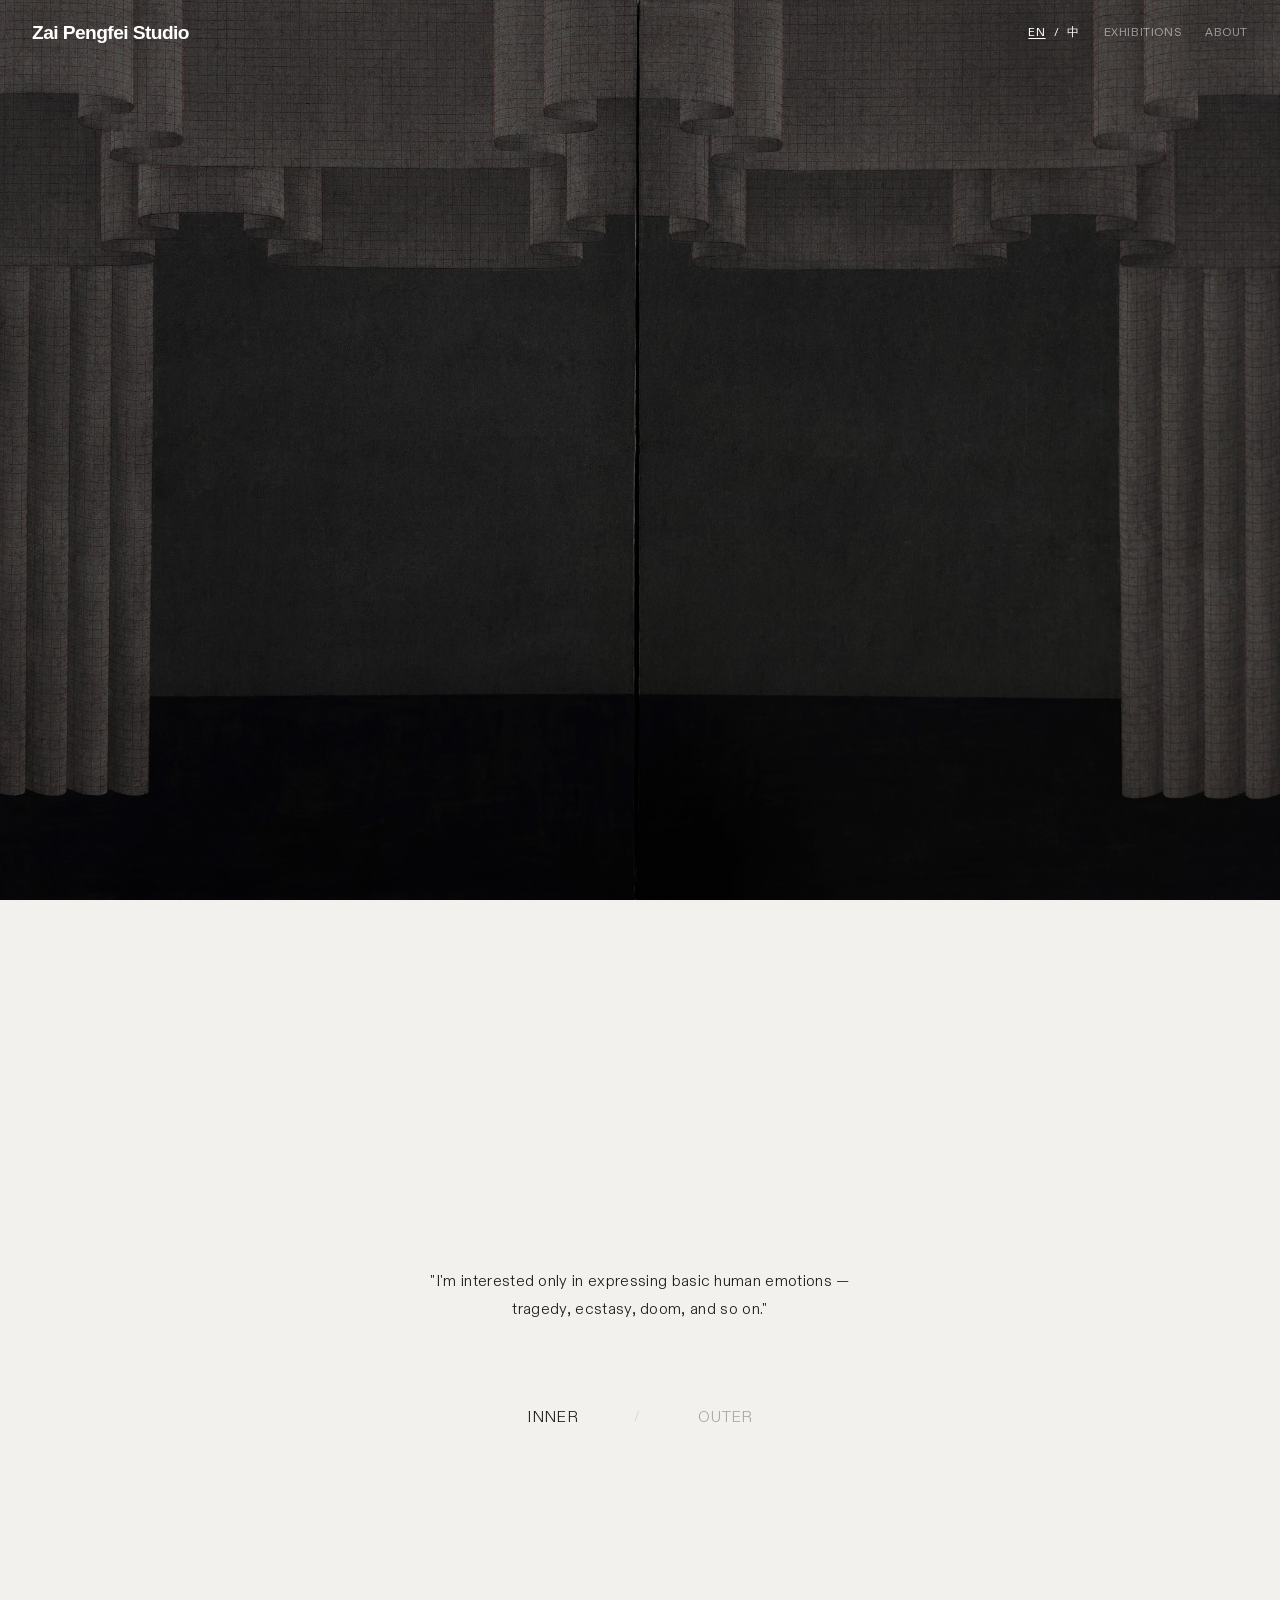
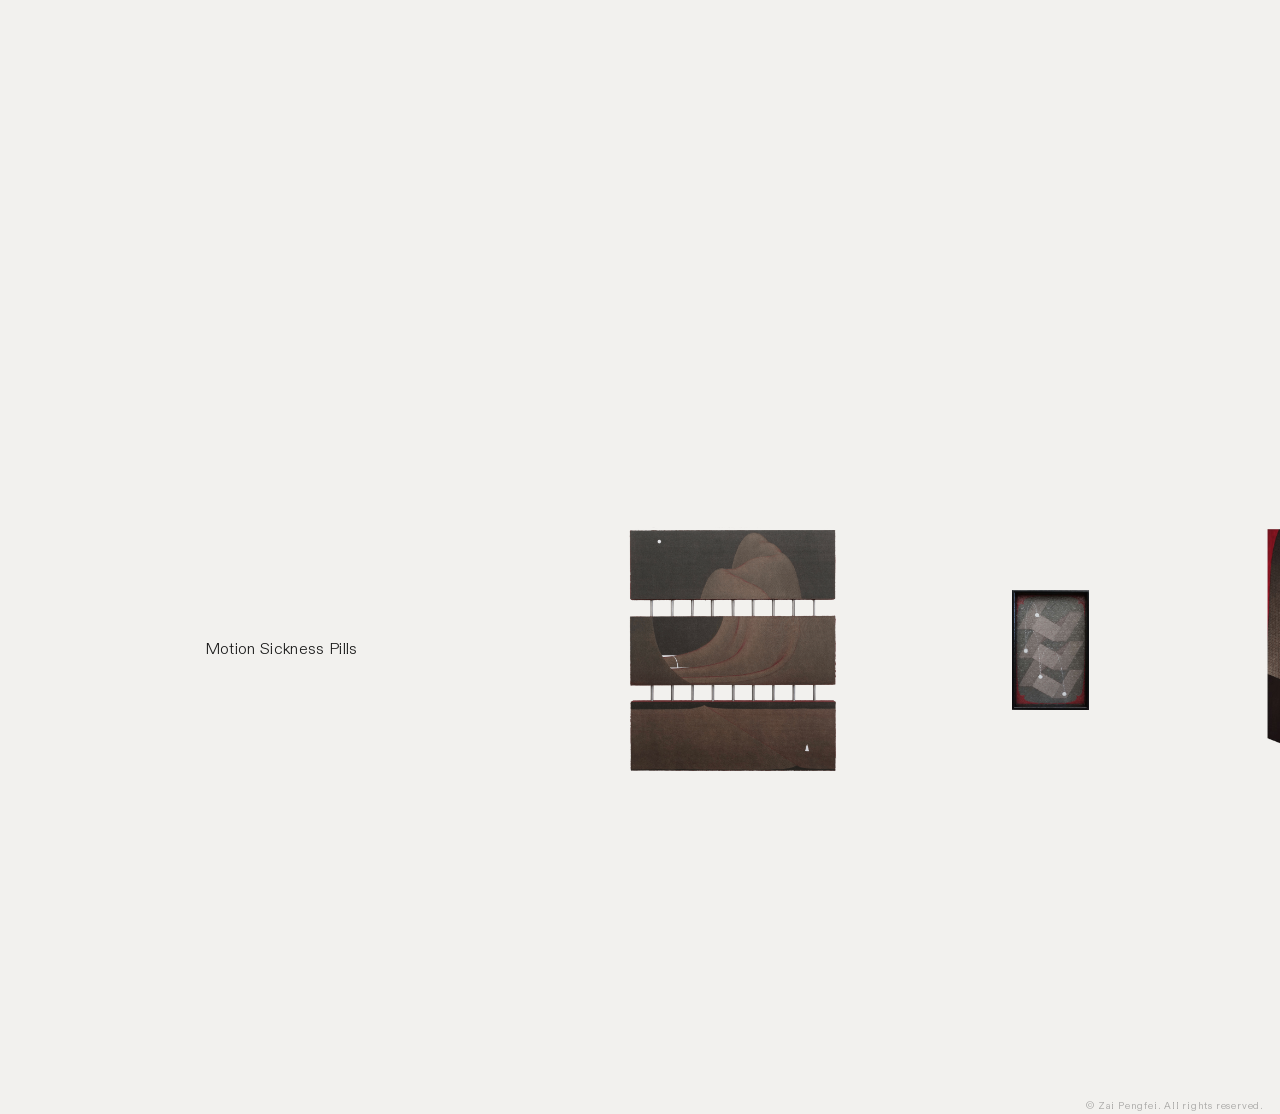
==== commit b2a44b5f: "v2.1: 新增44.9/44.8及27件内篇, 内篇按PDF顺序重排, 飘落详情页参数, 系数调整" ====
--- a/index.html
+++ b/index.html
@@ -223,6 +223,40 @@
       max-height: 55vh;
       object-fit: contain;
       display: block;
+    }
+    .work-item-figure {
+      margin: 0;
+      width: 100%;
+      display: flex;
+      flex-direction: column;
+      align-items: center;
+      gap: 0.6rem;
+    }
+    .work-item-figure img {
+      max-width: 100%;
+      max-height: 55vh;
+      object-fit: contain;
+      display: block;
+    }
+    .work-item-figure figcaption {
+      text-align: left;
+      width: fit-content;
+      max-width: 100%;
+    }
+    .work-item-figure .figure-title {
+      font-family: "Diatype Variable", sans-serif;
+      font-size: 0.82rem;
+      font-weight: 450;
+      letter-spacing: -0.01em;
+      color: var(--fg);
+    }
+    .work-item-figure .figure-meta {
+      font-family: "Diatype Mono Variable", monospace;
+      font-size: 0.62rem;
+      line-height: 1.8;
+      text-transform: uppercase;
+      color: var(--fg-muted);
+      margin-top: 0.15rem;
     }
     .work-item-meta {
       font-family: "Diatype Variable", sans-serif;
@@ -706,9 +740,30 @@
         imgsSrc = imgsSrc.map(s => s.endsWith("page_42_1.jpeg") ? "assets/images-web/page_42_1_vert.jpeg" : s);
       }
       const multi = imgsSrc.length > 1;
-      const imgs = imgsSrc.map((src) => 
-        `<img src="${esc(src)}" alt="" loading="lazy" data-full="${esc(src)}" ${multi ? 'data-multi="1"' : ""} />`
-      ).join("");
+      // falling-paper: show each work as image + its own title/specs/media/year
+      let imgs = "";
+      if (id === "falling-paper") {
+        imgs = (data.items || []).map(it => {
+          const src = esc((it.images || [])[0] || "");
+          const capTitle = esc(enZhPart(it.title, it, "titleEn", "title"));
+          const capMeta = [
+            it.specs,
+            enZhPart(it.media, it, "mediaEn", "media"),
+            it.year
+          ].filter(Boolean).join(" · ");
+          return '<figure class="work-item-figure">' +
+            '<img src="' + src + '" alt="" loading="lazy" data-full="' + src + '" data-multi="1" />' +
+            '<figcaption>' +
+              '<div class="figure-title">' + capTitle + '</div>' +
+              '<div class="figure-meta">' + esc(capMeta) + '</div>' +
+            '</figcaption>' +
+          '</figure>';
+        }).join("");
+      } else {
+        imgs = imgsSrc.map((src) => 
+          `<img src="${esc(src)}" alt="" loading="lazy" data-full="${esc(src)}" ${multi ? 'data-multi="1"' : ""} />`
+        ).join("");
+      }
       
       const metaParts = [
         enZhPart(item.title, item, "titleEn", "title"),
@@ -726,11 +781,13 @@
           
           <div class="work-item-images">${imgs}</div>
           
+          ${id === "falling-paper" ? "" : `
           <footer class="work-item-meta" style="text-align: left; width: 100%; margin-top: 1rem;">
             <div style="font-family: 'Diatype Mono Variable', monospace; font-size: 0.65rem; line-height: 2; color: var(--fg-muted); text-transform: uppercase;">
               ${metaParts.slice(1).map(p => `<div>${esc(p)}</div>`).join("")}
             </div>
           </footer>
+          `}
         </div>
       `;
       card.querySelectorAll("img[data-full]").forEach(img => {
@@ -822,10 +879,15 @@
       "assets/images-web/page_06.png": 1.3,
       "assets/images-web/page_08.png": 2.0,
       "assets/images-web/page_09.png": 2.0,
-      "assets/images-web/page_10_1.jpeg": 2.0,
-      "assets/images-web/page_12.png": 1.3,
+      "assets/images-web/page_10_1.jpeg": 1.8,
+      "assets/images-web/page_12.png": 1.5,
       "assets/images-web/page_14_1.jpeg": 1.5,
-      "assets/images-web/page_20.png": 1.5
+      "assets/images-web/page_20.png": 1.5,
+      "assets/images-web/page_15_1.png": 1.5,
+      "assets/images-web/page_45_1.png": 2.5,
+      "assets/images-web/page_48_1.png": 3.5,
+      "assets/images-web/page_67.png": 2.0,
+      "assets/images-web/page_32_1.png": 2.0
     };
 
     // Per-work scale for the outer section (uniform area mode), keyed by
@@ -892,7 +954,9 @@
         // per-file fine-tuning: scale height, keep aspect ratio
         const f = FILE_SCALE[src];
         if (f && !opts.uniform) {
-          const k2 = Math.min(1, wallPx / (hPx * f));
+          // guard: never let a scaled work exceed the wall in either dimension
+          const noWidthCap = (src === "assets/images-web/page_67.png" || src === "assets/images-web/page_32_1.png");
+          const k2 = noWidthCap ? Math.min(1, wallPx / (hPx * f)) : Math.min(1, wallPx / (hPx * f), wallPx / (wPx * f));
           hPx *= f * k2;
           wPx *= f * k2;
         }
